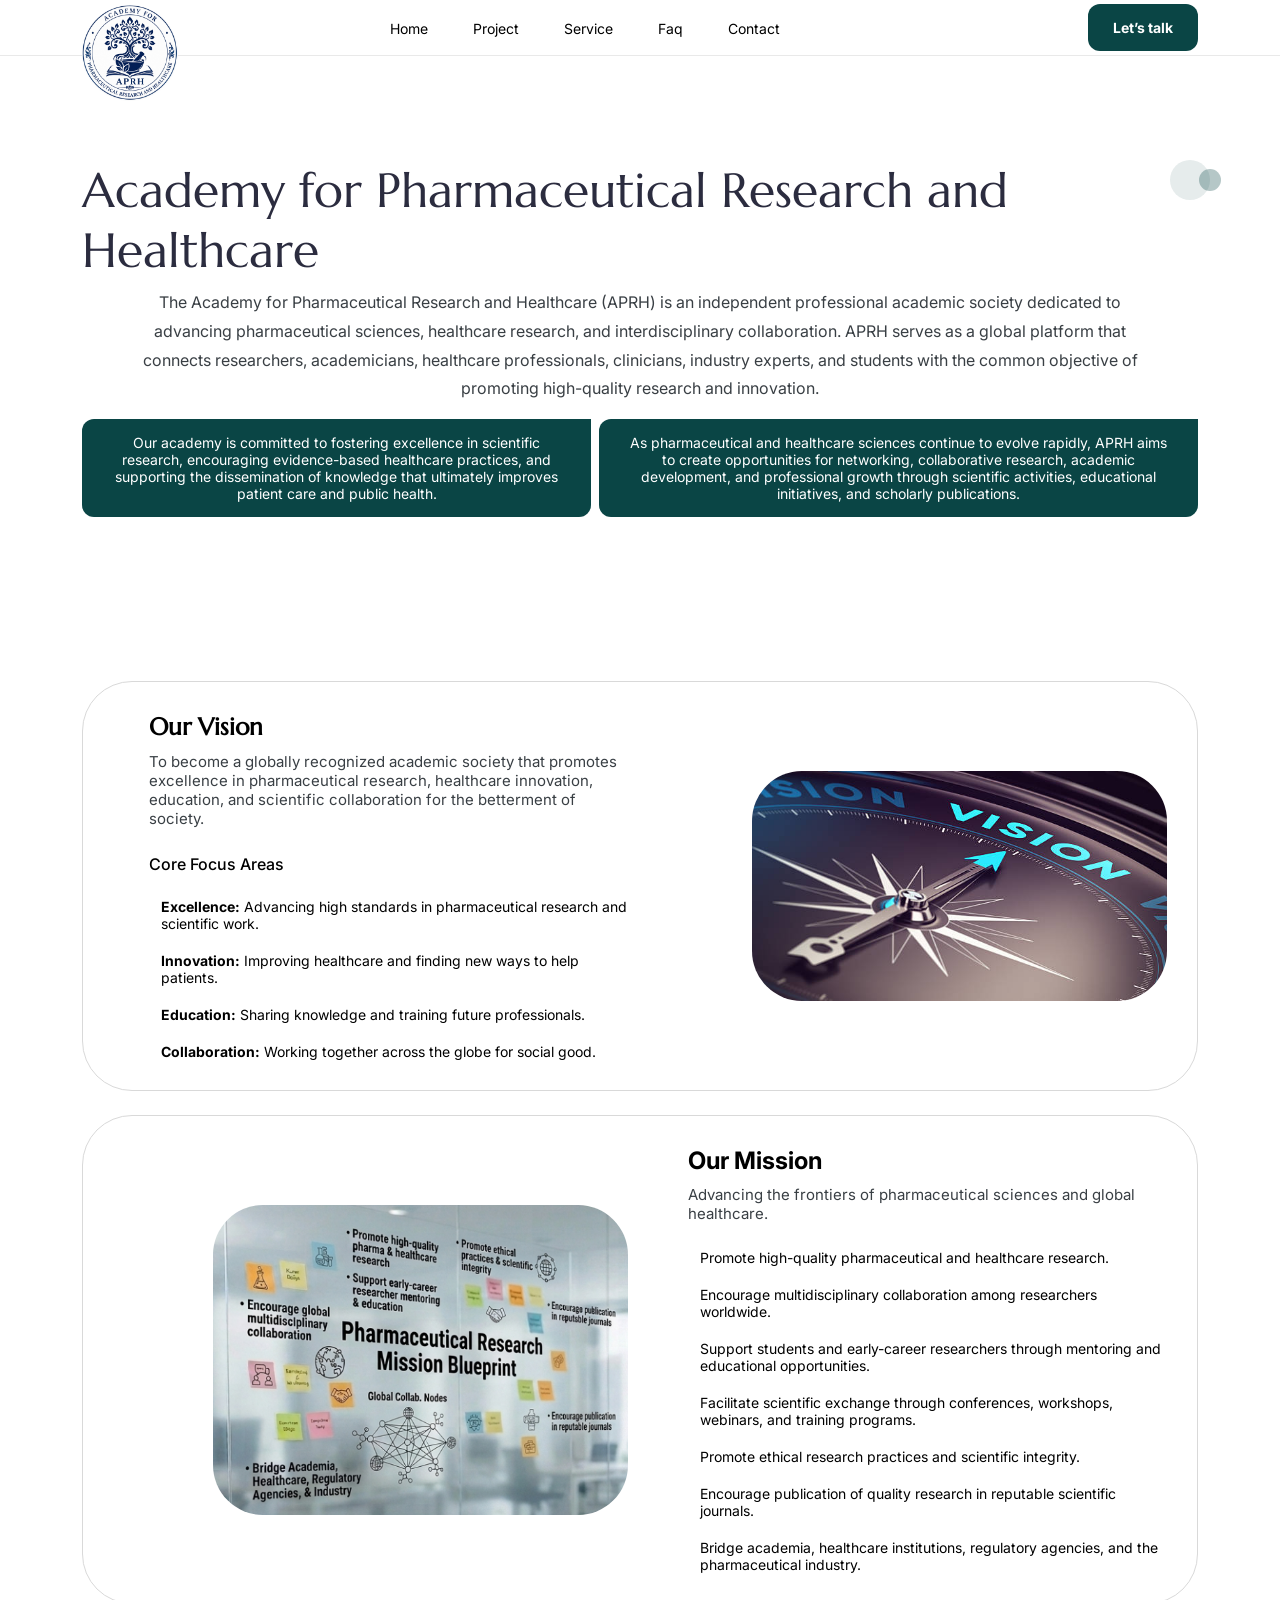
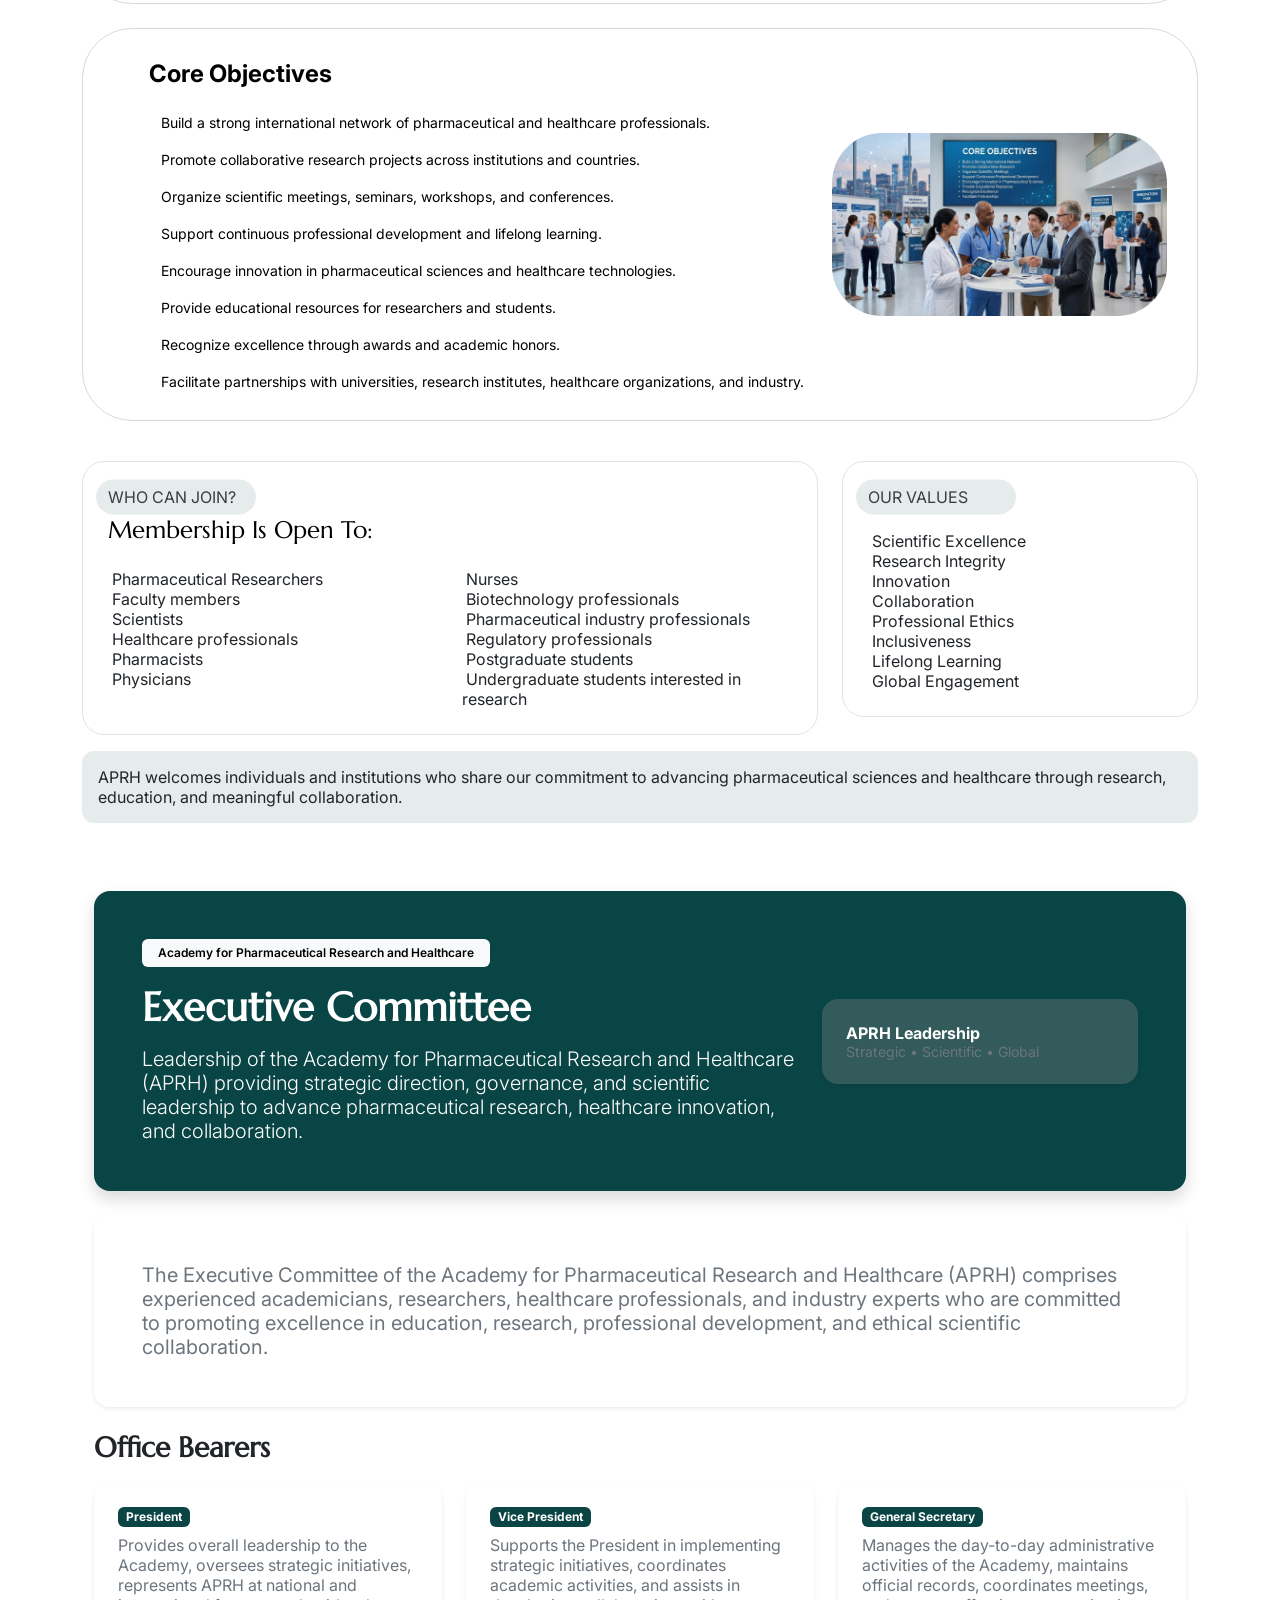
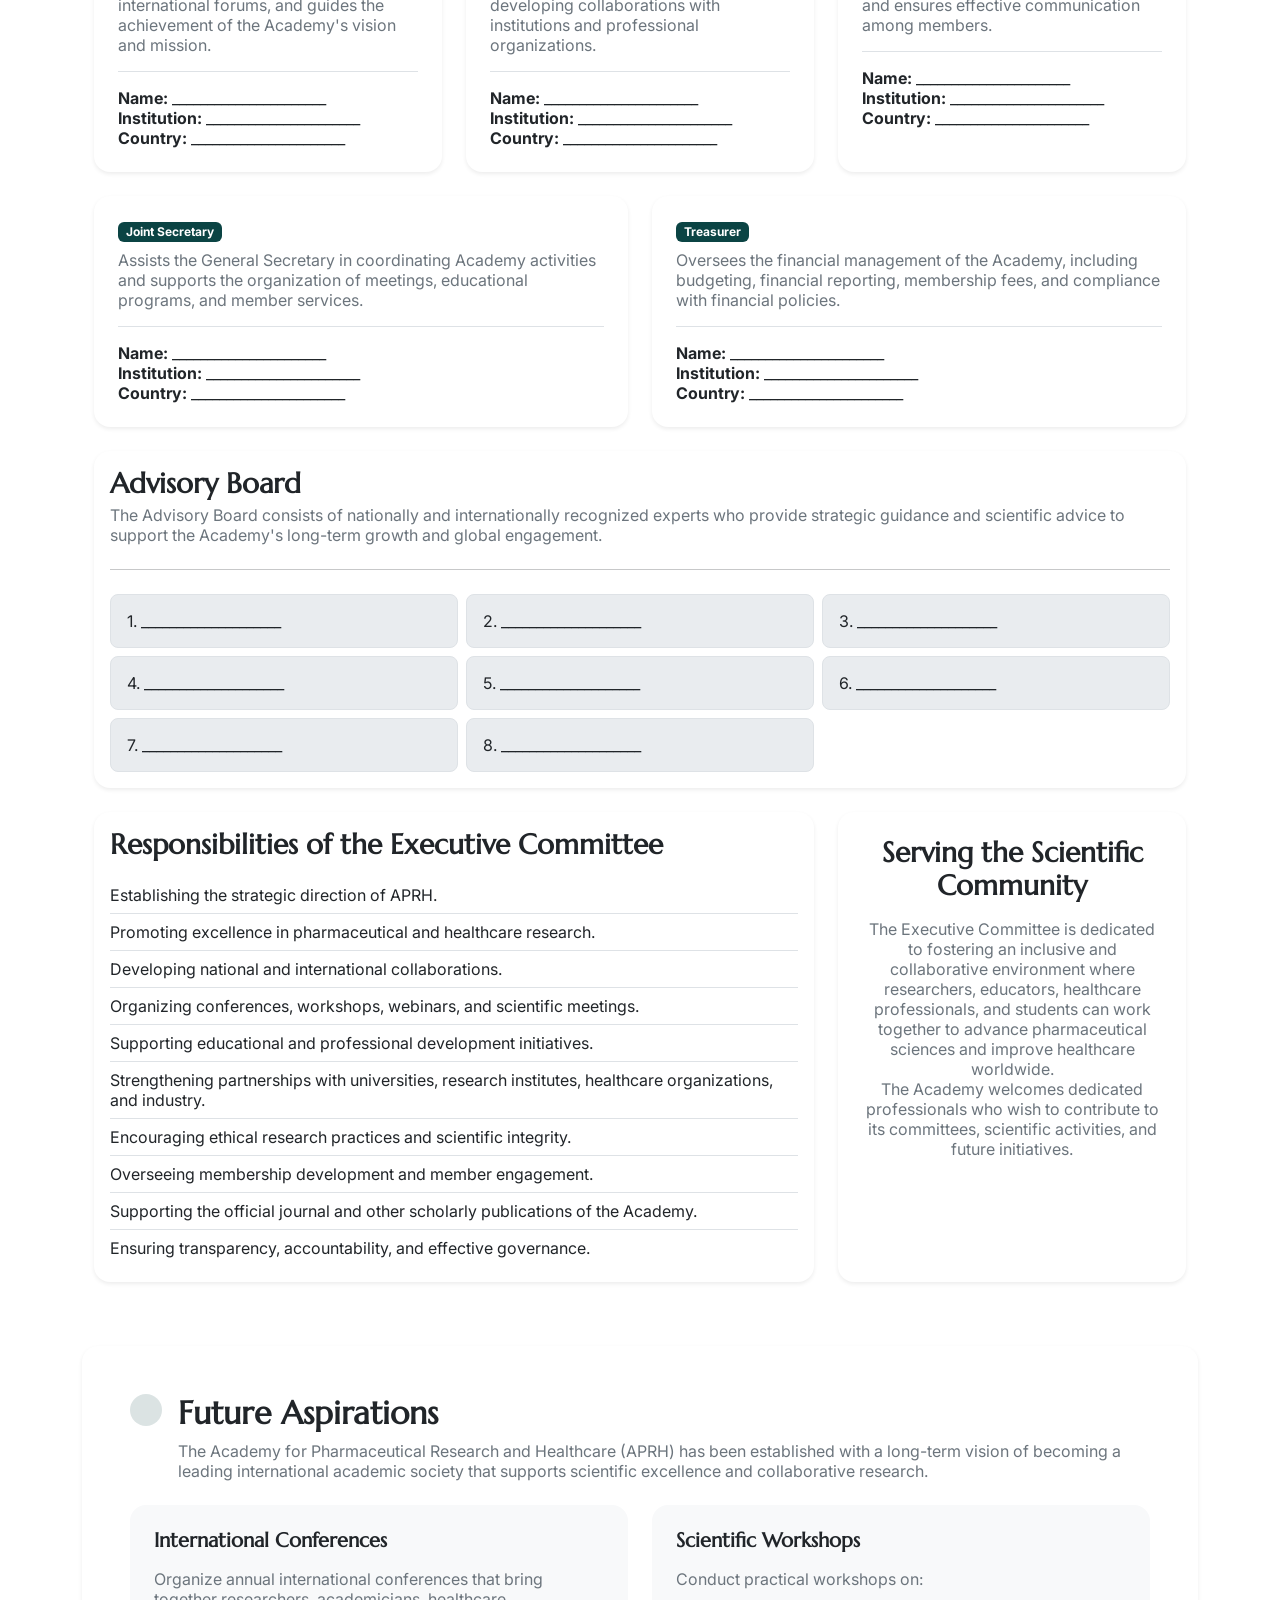
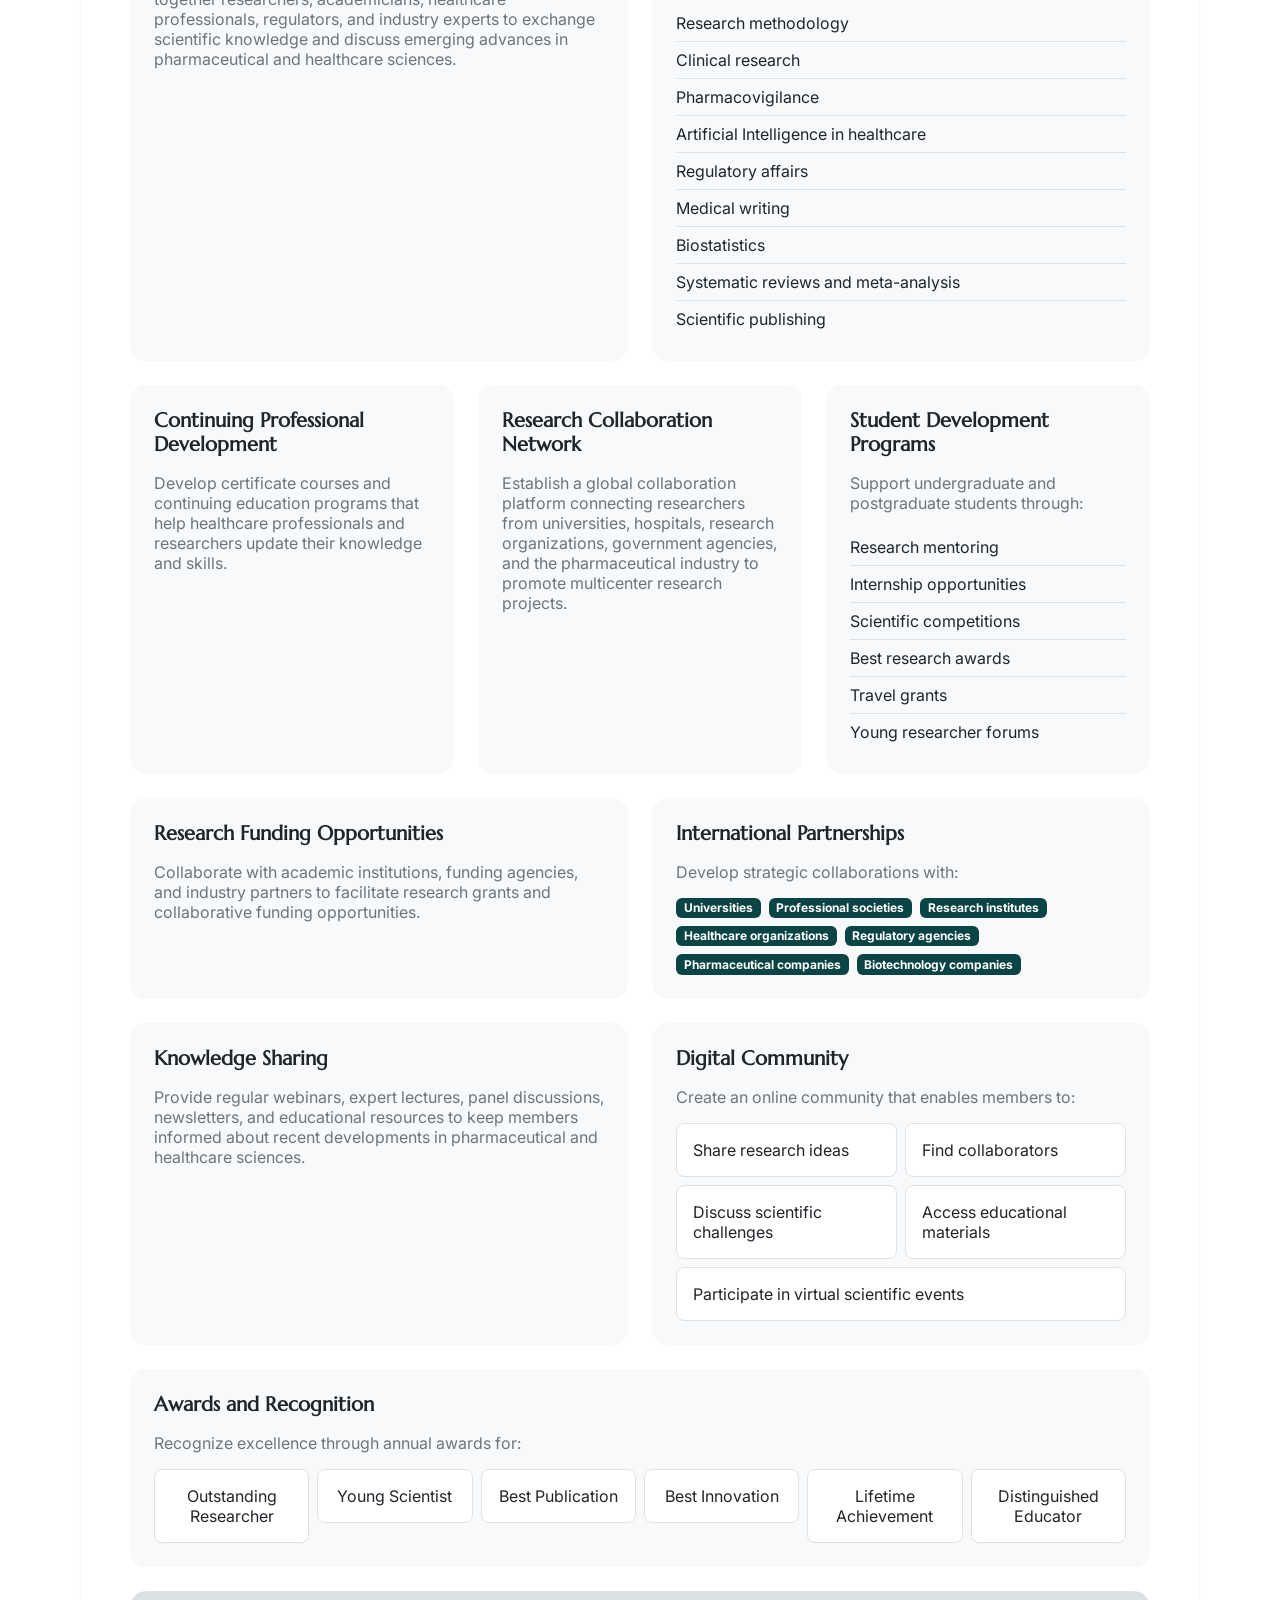
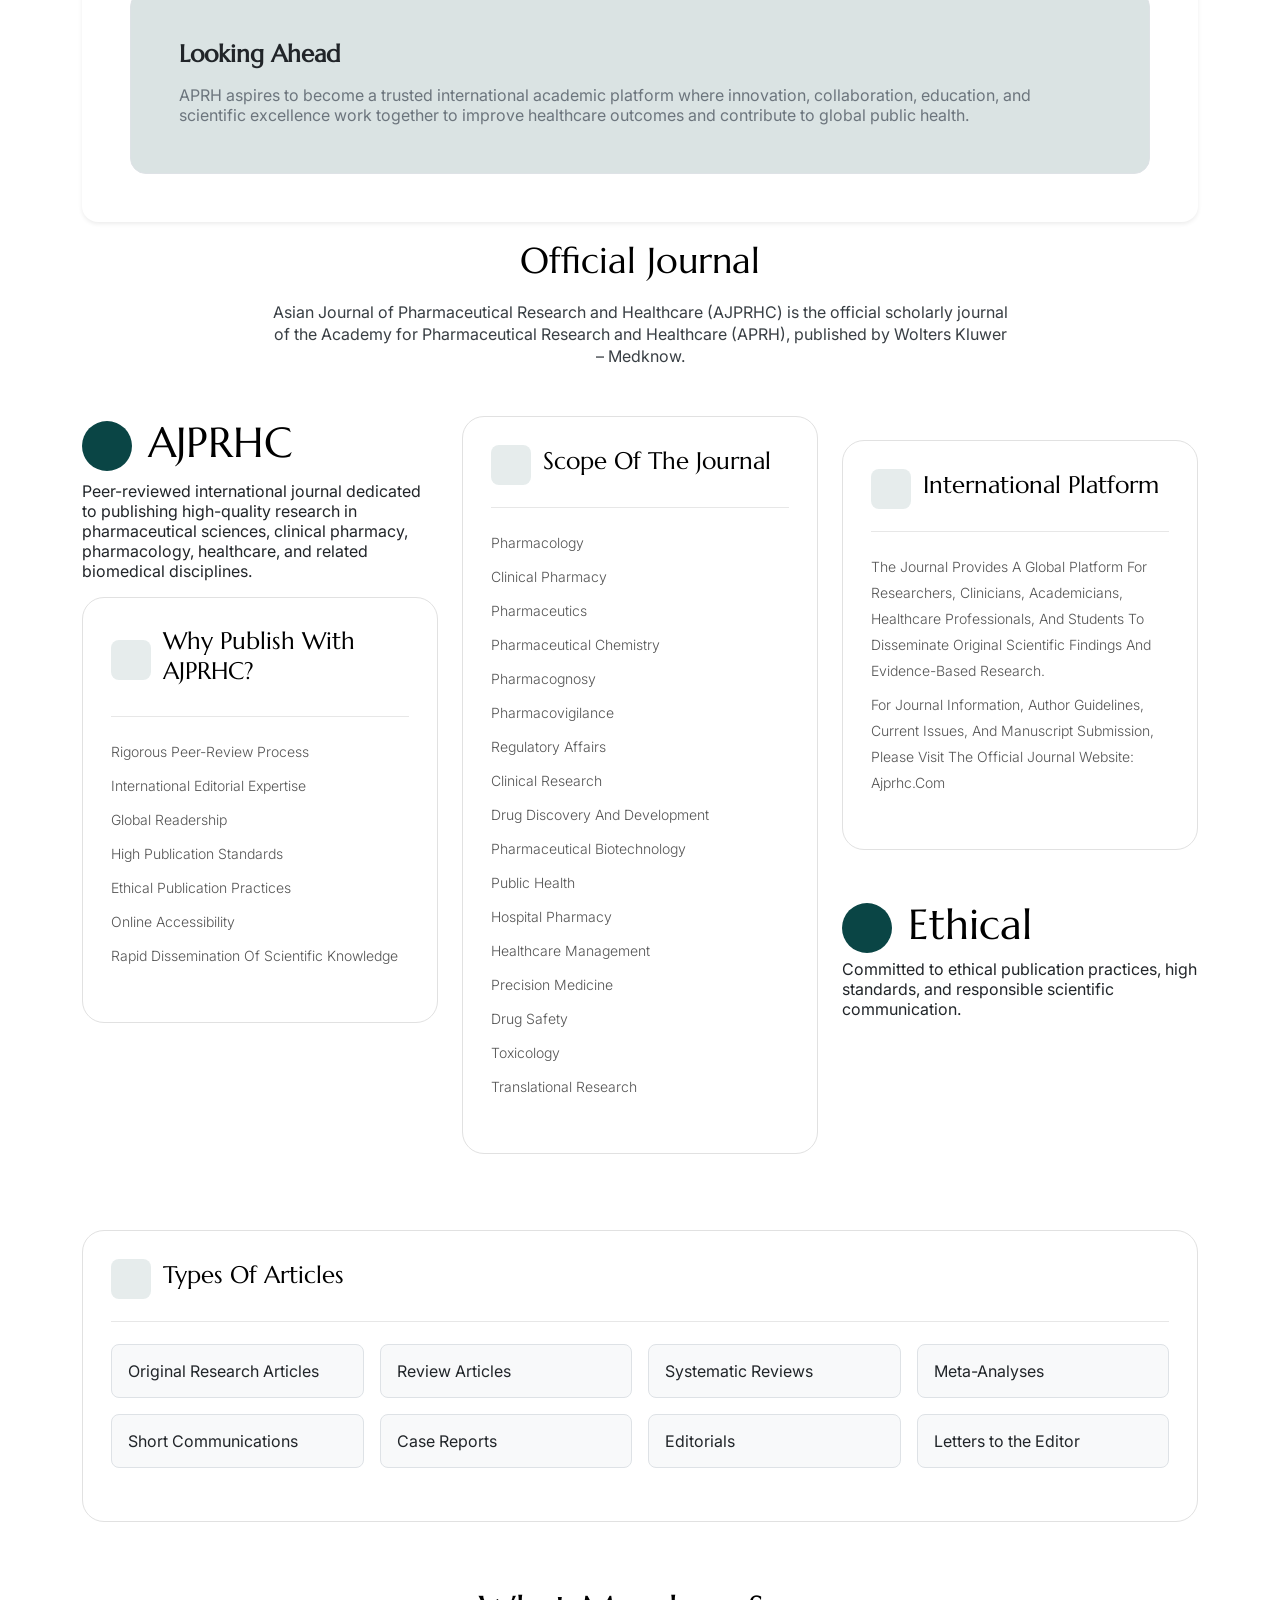
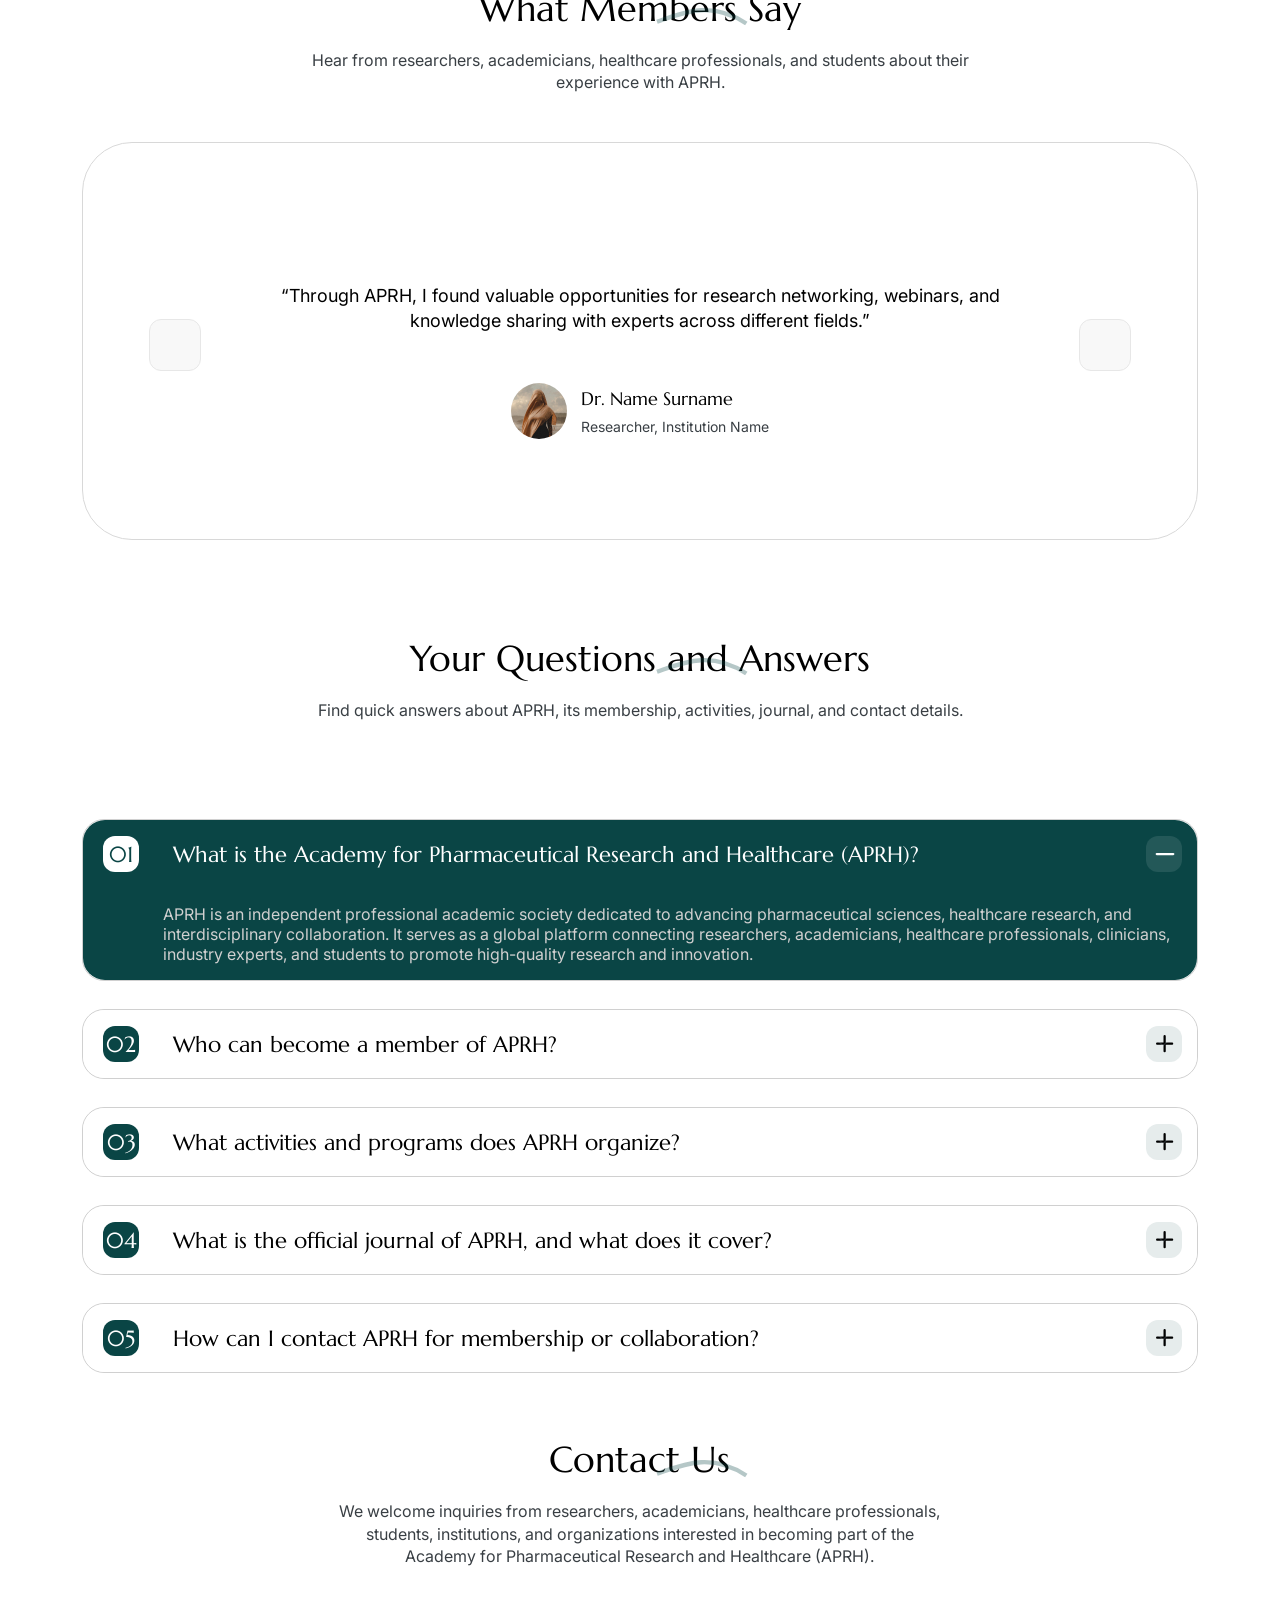
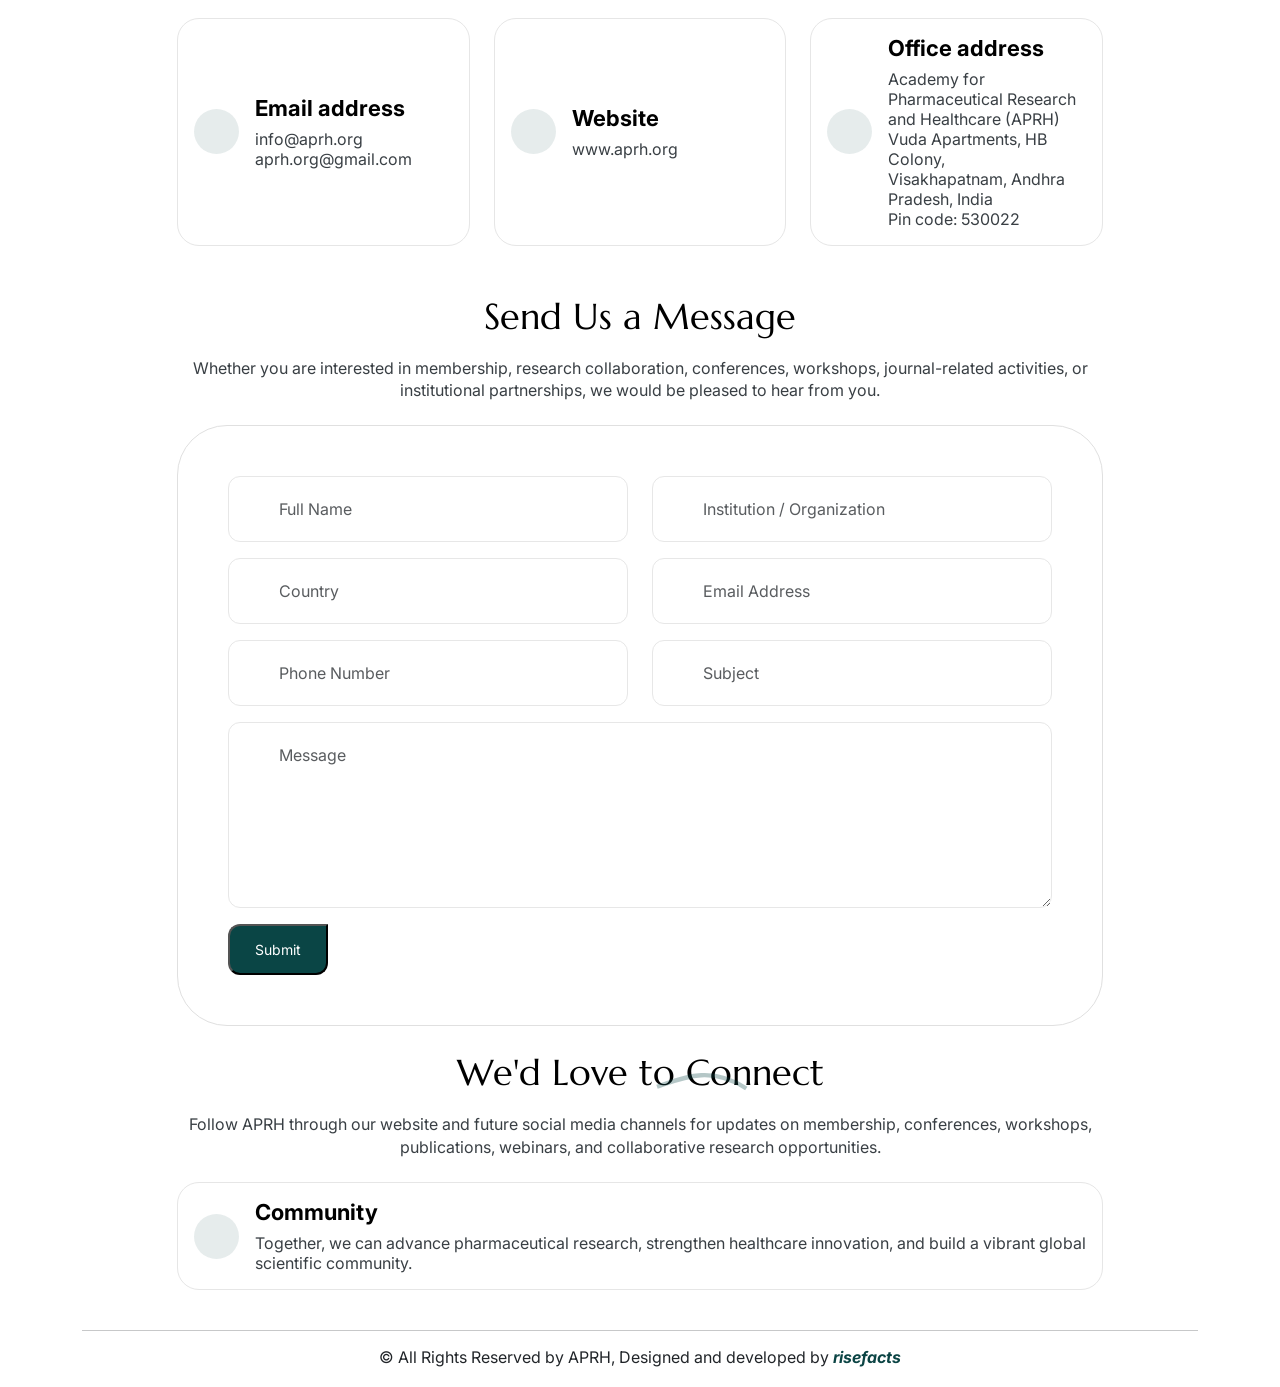
==== index.html @ a1f13350 "Initial commit" ====
<!-- template top-->
<!DOCTYPE html>
<html lang="en">
	<head>
		<meta charset="UTF-8" />
		<meta http-equiv="X-UA-Compatible" content="IE=edge" />
		<meta name="viewport" content="width=device-width, initial-scale=1.0" />
		<!-- Title -->
		<title>APRH</title>
		<!-- Favicon -->
		<link rel="shortcut icon" href="assets/images/logo/APRH.jpeg" />
		<!-- Apple touch icon -->
		<link rel="apple-touch-icon" href="assets/images/logo/fav.png" />
		<!-- swiper -->
		<link rel="stylesheet" href="assets/css/swiper-bundle.min.css" />
		<link rel="stylesheet" href="assets/css/animate.min.css" />
		<link rel="stylesheet" href="assets/css/splitting.css" />
		<link rel="stylesheet" href="assets/css/odometer.css" />
		<!-- icon  -->
		<script src="assets/js/iconify-icon.min.js"></script>
		<link rel="stylesheet" href="assets/css/bootstrap.min.css" />
		<link rel="stylesheet" href="assets/css/main.css" />
	</head>

	<body>
		<!--==================== Preloader Start ====================-->
		<div id="loading">
			<div id="loading-center">
				<div id="loading-center-absolute">
					<span class="loader"></span>
				</div>
			</div>
		</div>
		<!--==================== Preloader End ====================-->

		<!-- header -->
<header class="header" id="header">
	<div class="container">
		<div class="header-wrap">
			<!-- logo  -->
			<div class="logo">
				<a href="index.html">
					<img src="assets/images/logo/APRH.jpeg" alt="logo" />
				</a>
			</div>

			<!-- menu  -->
			<div class="menu">
				<ul>
					<li><a href="index.html#banner">Home</a></li>
					<li><a href="index.html#projects">Project</a></li>
					<li><a href="index.html#explore-service">Service</a></li>
					<li><a href="index.html#faq">Faq</a></li>
					<li><a href="index.html#contact">Contact</a></li>
				</ul>
			</div>

			<!-- action  -->
			<div class="action">
				<a href="index.html#contact" class="btn--primary fw-bold">Let’s talk</a>
				<button
					class="mobile-menu btn--outline"
					type="button"
					data-bs-toggle="offcanvas"
					data-bs-target="#mobile-canvas"
					aria-controls="mobile-canvas"
				>
					<iconify-icon icon="hugeicons:menu-square"></iconify-icon>
				</button>

				<div class="offcanvas offcanvas-start" tabindex="-1" id="mobile-canvas">
					<div class="offcanvas-header">
						<div class="logo">
							<a href="index.html">
								<img src="assets/images/logo/logo.png" alt="logo" />
							</a>
						</div>
						<button
							type="button"
							class="btn-close"
							data-bs-dismiss="offcanvas"
							aria-label="Close"
						></button>
					</div>
					<div class="offcanvas-body">
						<ul class="mobile-menu-list">
							<li><a href="index.html#banner">Home</a></li>
							<li><a href="index.html#projects">Project</a></li>
							<li><a href="index.html#explore-service">Service</a></li>
							<li><a href="index.html#faq">Faq</a></li>
							<li><a href="index.html#contact">Contact</a></li>
						</ul>
					</div>
				</div>
			</div>
		</div>
	</div>
</header>


<!-- banner -->
<section id="banner">
	<svg
		xmlns="http://www.w3.org/2000/svg"
		width="1920"
		height="1000"
		viewBox="0 200 1920 1000"
		fill="none"
		class="bg-svg"
	>
		<path
			class="animated-path"
			opacity="0.5"
			d="M0 431.886C324.511 582.962 753.423 776.786 647 390.483C540.242 2.96396 1058 361.964 1082.5 376.483C1109.5 392.483 1404.16 882.746 1425 271.983C1441.67 -216.628 1663.78 71.3971 1920 316.826"
			stroke="url(#paint0_linear_99_398)"
			stroke-width="11"
		/>
		<defs>
			<linearGradient
				id="paint0_linear_99_398"
				x1="-139.645"
				y1="268.754"
				x2="1934.52"
				y2="268.754"
				gradientUnits="userSpaceOnUse"
			>
				<stop offset="0.215" stop-color="#0A4545" />
				<stop offset="0.68" stop-color="white" stop-opacity="0" />
			</linearGradient>
		</defs>
	</svg>

	<style></style>

	<div class="container">
		<div class="row position-relative">
			<span class="circle-animate"></span>
			<div class="col-12">
				<div class="banner-content">
					<h3 class="banner-title wow animate__animated animate__fadeInUp">
						<span>Academy for Pharmaceutical Research and Healthcare</span>
					</h3>
					<p
						class="banner-subtitle mb-3 wow animate__animated animate__fadeInUp"
						data-wow-delay="0.2s"
					>
						The Academy for Pharmaceutical Research and Healthcare (APRH) is an independent professional academic society dedicated to advancing pharmaceutical sciences, healthcare research, and interdisciplinary collaboration. APRH serves as a global platform that connects researchers, academicians, healthcare professionals, clinicians, industry experts, and students with the common objective of promoting high-quality research and innovation.
					</p>
				</div>
			</div>
		</div>

		<div class="row">
			<div class="col-12 wow animate__animated animate__fadeInUp">
				<div class="d-flex justify-content-end gap-2">
					<a class="btn--primary rounded-top-end-0" style="text-align: center;"
						>Our academy is committed to fostering excellence in scientific research, encouraging evidence-based healthcare practices, and supporting the dissemination of knowledge that ultimately improves patient care and public health.</a
					>
					<a class="btn--primary rounded-top-end-0" style="text-align: center;">As pharmaceutical and healthcare sciences continue to evolve rapidly, APRH aims to create opportunities for networking, collaborative research, academic development, and professional growth through scientific activities, educational initiatives, and scholarly publications.</a>
				</div>
			</div>
		</div>
	</div>
</section>


<!-- slider-company -->
<!-- <section id="slider-company" class="wow animate__animated animate__fadeInUp">
	<div class="container">
		<div class="swiper mySwiperSliderCompany">
			<div class="swiper-wrapper">
				<div class="swiper-slide">
					<img src="assets/images/company/1.png" alt="..." />
				</div>
				<div class="swiper-slide">
					<img src="assets/images/company/2.png" alt="..." />
				</div>
				<div class="swiper-slide">
					<img src="assets/images/company/3.png" alt="..." />
				</div>
				<div class="swiper-slide">
					<img src="assets/images/company/4.png" alt="..." />
				</div>
				<div class="swiper-slide">
					<img src="assets/images/company/5.png" alt="..." />
				</div>
				<div class="swiper-slide">
					<img src="assets/images/company/3.png" alt="..." />
				</div>
			</div>
		</div>
	</div>
</section> -->

<!-- project -->
<section id="projects">
	<div class="container">
		<div
			class="project wow animate__animated animate__fadeInUp"
			data-wow-delay="0.1s"
		>
			<div class="row align-items-center gy-3">
				<div class="col-md-6">
					<div class="left">
						<div class="project-header">
							<h3 class="project-name">Our Vision</h3>
							<p class="project-desc">
								To become a globally recognized academic society that promotes excellence in pharmaceutical research, healthcare innovation, education, and scientific collaboration for the betterment of society.
							</p>
						</div>

						<div class="row">
							<div class="col-12">
								<p class="project-list-title">Core Focus Areas</p>
								<ul class="project-list">
									<li
										class="wow animate__animated animate__fadeInUp"
										data-wow-delay="0.1s"
									>
										<p class="project-list-item">
											<iconify-icon
												class="icon"
												icon="ic:twotone-check"
											></iconify-icon>
											<span><b>Excellence:</b> Advancing high standards in pharmaceutical research and scientific work.</span>
										</p>
									</li>
									<li
										class="wow animate__animated animate__fadeInUp"
										data-wow-delay="0.2s"
									>
										<p class="project-list-item">
											<iconify-icon
												class="icon"
												icon="ic:twotone-check"
											></iconify-icon>
											<span><b>Innovation:</b> Improving healthcare and finding new ways to help patients.</span>
										</p>
									</li>
									<li
										class="wow animate__animated animate__fadeInUp"
										data-wow-delay="0.3s"
									>
										<p class="project-list-item">
											<iconify-icon
												class="icon"
												icon="ic:twotone-check"
											></iconify-icon>
											<span><b>Education:</b> Sharing knowledge and training future professionals.</span>
										</p>
									</li>
									<li
										class="wow animate__animated animate__fadeInUp"
										data-wow-delay="0.4s"
									>
										<p class="project-list-item">
											<iconify-icon
												class="icon"
												icon="ic:twotone-check"
											></iconify-icon>
											<span><b>Collaboration:</b> Working together across the globe for social good. </span>
										</p>
									</li>
								</ul>
							</div>
						</div>
					</div>
				</div>
				<div class="col-md-6">
					<div class="project-image right">
						<img src="assets/images/project/1.jpg" alt="..." />
					</div>
				</div>
			</div>
		</div>
<div
	class="project wow animate__animated animate__fadeInUp"
	data-wow-delay="0.2s"
>
	<div class="row align-items-center gy-3 flex-row-reverse">
		<div class="col-md-6">
			<div class="left">
				<div class="project-header">
					<p class="project-name">Our Mission</p>
					<p class="project-desc">
						Advancing the frontiers of pharmaceutical sciences and global healthcare.
					</p>
				</div>

				<div class="row">
					<div class="col-12">
						<ul class="project-list">
							<li
								class="wow animate__animated animate__fadeInUp"
								data-wow-delay="0.1s"
							>
								<p class="project-list-item">
									<iconify-icon
										class="icon"
										icon="ic:twotone-check"
									></iconify-icon>
									<span>Promote high-quality pharmaceutical and healthcare research.</span>
								</p>
							</li>
							<li
								class="wow animate__animated animate__fadeInUp"
								data-wow-delay="0.2s"
							>
								<p class="project-list-item">
									<iconify-icon
										class="icon"
										icon="ic:twotone-check"
									></iconify-icon>
									<span>Encourage multidisciplinary collaboration among researchers worldwide.</span>
								</p>
							</li>
							<li
								class="wow animate__animated animate__fadeInUp"
								data-wow-delay="0.3s"
							>
								<p class="project-list-item">
									<iconify-icon
										class="icon"
										icon="ic:twotone-check"
									></iconify-icon>
									<span>Support students and early-career researchers through mentoring and educational opportunities.</span>
								</p>
							</li>
							<li
								class="wow animate__animated animate__fadeInUp"
								data-wow-delay="0.4s"
							>
								<p class="project-list-item">
									<iconify-icon
										class="icon"
										icon="ic:twotone-check"
									></iconify-icon>
									<span>Facilitate scientific exchange through conferences, workshops, webinars, and training programs.</span>
								</p>
							</li>
							<li
								class="wow animate__animated animate__fadeInUp"
								data-wow-delay="0.5s"
							>
								<p class="project-list-item">
									<iconify-icon
										class="icon"
										icon="ic:twotone-check"
									></iconify-icon>
									<span>Promote ethical research practices and scientific integrity.</span>
								</p>
							</li>
							<li
								class="wow animate__animated animate__fadeInUp"
								data-wow-delay="0.6s"
							>
								<p class="project-list-item">
									<iconify-icon
										class="icon"
										icon="ic:twotone-check"
									></iconify-icon>
									<span>Encourage publication of quality research in reputable scientific journals.</span>
								</p>
							</li>
							<li
								class="wow animate__animated animate__fadeInUp"
								data-wow-delay="0.7s"
							>
								<p class="project-list-item">
									<iconify-icon
										class="icon"
										icon="ic:twotone-check"
									></iconify-icon>
									<span>Bridge academia, healthcare institutions, regulatory agencies, and the pharmaceutical industry.</span>
								</p>
							</li>
						</ul>
					</div>
				</div>
			</div>
		</div>
		<div class="col-md-6">
			<div class="project-image right">
				<img src="assets/images/project/2.png" alt="Our Mission Image" />
			</div>
		</div>
	</div>
</div>

		<div
	class="project wow animate__animated animate__fadeInUp"
	data-wow-delay="0.2s"
>
	<div class="row align-items-center gy-3 flex-row-reverse">
		<div class="col-md-4">
			<div class="project-image right" style="margin-left:0;">
				<img src="assets/images/project/3.jpg" alt="Core Objectives Image" />
			</div>
		</div>
		<div class="col-md-8">
			<div class="left">
				<div class="project-header">
					<p class="project-name">Core Objectives</p>
				</div>
				<div class="row">
					<div class="col-12">
						<ul class="project-list">
							<li
								class="wow animate__animated animate__fadeInUp"
								data-wow-delay="0.1s"
							>
								<p class="project-list-item">
									<iconify-icon
										class="icon"
										icon="ic:twotone-check"
									></iconify-icon>
									<span>Build a strong international network of pharmaceutical and healthcare professionals.</span>
								</p>
							</li>
							<li
								class="wow animate__animated animate__fadeInUp"
								data-wow-delay="0.2s"
							>
								<p class="project-list-item">
									<iconify-icon
										class="icon"
										icon="ic:twotone-check"
									></iconify-icon>
									<span>Promote collaborative research projects across institutions and countries.</span>
								</p>
							</li>
							<li
								class="wow animate__animated animate__fadeInUp"
								data-wow-delay="0.3s"
							>
								<p class="project-list-item">
									<iconify-icon
										class="icon"
										icon="ic:twotone-check"
									></iconify-icon>
									<span>Organize scientific meetings, seminars, workshops, and conferences.</span>
								</p>
							</li>
							<li
								class="wow animate__animated animate__fadeInUp"
								data-wow-delay="0.4s"
							>
								<p class="project-list-item">
									<iconify-icon
										class="icon"
										icon="ic:twotone-check"
									></iconify-icon>
									<span>Support continuous professional development and lifelong learning.</span>
								</p>
							</li>
							<li
								class="wow animate__animated animate__fadeInUp"
								data-wow-delay="0.5s"
							>
								<p class="project-list-item">
									<iconify-icon
										class="icon"
										icon="ic:twotone-check"
									></iconify-icon>
									<span>Encourage innovation in pharmaceutical sciences and healthcare technologies.</span>
								</p>
							</li>
							<li
								class="wow animate__animated animate__fadeInUp"
								data-wow-delay="0.6s"
							>
								<p class="project-list-item">
									<iconify-icon
										class="icon"
										icon="ic:twotone-check"
									></iconify-icon>
									<span>Provide educational resources for researchers and students.</span>
								</p>
							</li>
							<li
								class="wow animate__animated animate__fadeInUp"
								data-wow-delay="0.7s"
							>
								<p class="project-list-item">
									<iconify-icon
										class="icon"
										icon="ic:twotone-check"
									></iconify-icon>
									<span>Recognize excellence through awards and academic honors.</span>
								</p>
							</li>
							<li
								class="wow animate__animated animate__fadeInUp"
								data-wow-delay="0.8s"
							>
								<p class="project-list-item">
									<iconify-icon
										class="icon"
										icon="ic:twotone-check"
									></iconify-icon>
									<span>Facilitate partnerships with universities, research institutes, healthcare organizations, and industry.</span>
								</p>
							</li>
						</ul>
					</div>
				</div>
			</div>
		</div>
	</div>
</div>

	</div>
</section>

<!-- explore service  -->
<section id="explore-service">
	<div class="container">
		<div class="row gy-4 mb-1">
			<div class="col-sm-12 col-lg-8 wow animate__animated animate__fadeInUp" data-wow-delay="0.2s">
				<div class="service-wrap">
					<div class="service-action mb-2">
						<a class="link">
							<span>Who Can Join?</span>
						</a>
					</div>
					<div class="service-content">
						<h3 class="title">Membership is open to:</h3>
						<div class="row">
						<div class="col-lg-6 col-sm-12">
							<p class="desc">
								<ul class="project-list">
								<li class="wow animate__animated animate__fadeInUp" data-wow-delay="0.1s" style="visibility: visible; animation-delay: 0.1s; animation-name: fadeInUp;">
									<p class="project-list-item">
										<iconify-icon class="icon" icon="ic:twotone-check"></iconify-icon>
										<span>Pharmaceutical Researchers</span>
									</p>
								</li>
								<li class="wow animate__animated animate__fadeInUp" data-wow-delay="0.2s" style="visibility: visible; animation-delay: 0.2s; animation-name: fadeInUp;">
									<p class="project-list-item">
										<iconify-icon class="icon" icon="ic:twotone-check"></iconify-icon>
										<span>Faculty members</span>
									</p>
								</li>
								<li class="wow animate__animated animate__fadeInUp" data-wow-delay="0.3s" style="visibility: visible; animation-delay: 0.3s; animation-name: fadeInUp;">
									<p class="project-list-item">
										<iconify-icon class="icon" icon="ic:twotone-check"></iconify-icon>
										<span>Scientists</span>
									</p>
								</li>
								<li class="wow animate__animated animate__fadeInUp" data-wow-delay="0.4s" style="visibility: visible; animation-delay: 0.4s; animation-name: fadeInUp;">
									<p class="project-list-item">
										<iconify-icon class="icon" icon="ic:twotone-check"></iconify-icon>
										<span>Healthcare professionals</span>
									</p>
								</li>
								<li class="wow animate__animated animate__fadeInUp" data-wow-delay="0.5s" style="visibility: visible; animation-delay: 0.5s; animation-name: fadeInUp;">
									<p class="project-list-item">
										<iconify-icon class="icon" icon="ic:twotone-check"></iconify-icon>
										<span>Pharmacists</span>
									</p>
								</li>
								<li class="wow animate__animated animate__fadeInUp" data-wow-delay="0.6s" style="visibility: visible; animation-delay: 0.6s; animation-name: fadeInUp;">
									<p class="project-list-item">
										<iconify-icon class="icon" icon="ic:twotone-check"></iconify-icon>
										<span>Physicians</span>
									</p>
								</li>
								</ul>
							</p>
						</div>
						<div class="col-lg-6 col-sm-12">
							<p class="desc">
								<ul class="project-list">
								<li class="wow animate__animated animate__fadeInUp" data-wow-delay="0.7s" style="visibility: visible; animation-delay: 0.7s; animation-name: fadeInUp;">
									<p class="project-list-item">
										<iconify-icon class="icon" icon="ic:twotone-check"></iconify-icon>
										<span>Nurses</span>
									</p>
								</li>
								<li class="wow animate__animated animate__fadeInUp" data-wow-delay="0.8s" style="visibility: visible; animation-delay: 0.8s; animation-name: fadeInUp;">
									<p class="project-list-item">
										<iconify-icon class="icon" icon="ic:twotone-check"></iconify-icon>
										<span>Biotechnology professionals</span>
									</p>
								</li>
								<li class="wow animate__animated animate__fadeInUp" data-wow-delay="0.9s" style="visibility: visible; animation-delay: 0.9s; animation-name: fadeInUp;">
									<p class="project-list-item">
										<iconify-icon class="icon" icon="ic:twotone-check"></iconify-icon>
										<span>Pharmaceutical industry professionals</span>
									</p>
								</li>
								<li class="wow animate__animated animate__fadeInUp" data-wow-delay="1.0s" style="visibility: visible; animation-delay: 1.0s; animation-name: fadeInUp;">
									<p class="project-list-item">
										<iconify-icon class="icon" icon="ic:twotone-check"></iconify-icon>
										<span>Regulatory professionals</span>
									</p>
								</li>
								<li class="wow animate__animated animate__fadeInUp" data-wow-delay="1.1s" style="visibility: visible; animation-delay: 1.1s; animation-name: fadeInUp;">
									<p class="project-list-item">
										<iconify-icon class="icon" icon="ic:twotone-check"></iconify-icon>
										<span>Postgraduate students</span>
									</p>
								</li>
								<li class="wow animate__animated animate__fadeInUp" data-wow-delay="1.2s" style="visibility: visible; animation-delay: 1.2s; animation-name: fadeInUp;">
									<p class="project-list-item">
										<iconify-icon class="icon" icon="ic:twotone-check"></iconify-icon>
										<span>Undergraduate students interested in research</span>
									</p>
								</li>
								</ul>
							</p>
						</div>
						</div>
					</div>
				</div>
			</div>
			<div class="col-sm-12 col-lg-4 wow animate__animated animate__fadeInUp" data-wow-delay="0.2s">
				<div class="service-wrap">
					<div class="service-action mb-4">
						<a class="link">
							<span>Our values</span>
						</a>
					</div>
					<div class="service-content">
						<p class="desc">
							<ul class="project-list">
							<li class="wow animate__animated animate__fadeInUp" data-wow-delay="0.1s" style="visibility: visible; animation-delay: 0.1s; animation-name: fadeInUp;">
								<p class="project-list-item">
									<iconify-icon class="icon" icon="ic:twotone-check"></iconify-icon>
									<span>Scientific Excellence</span>
								</p>
							</li>
							<li class="wow animate__animated animate__fadeInUp" data-wow-delay="0.2s" style="visibility: visible; animation-delay: 0.2s; animation-name: fadeInUp;">
								<p class="project-list-item">
									<iconify-icon class="icon" icon="ic:twotone-check"></iconify-icon>
									<span>Research Integrity</span>
								</p>
							</li>
							<li class="wow animate__animated animate__fadeInUp" data-wow-delay="0.3s" style="visibility: visible; animation-delay: 0.3s; animation-name: fadeInUp;">
								<p class="project-list-item">
									<iconify-icon class="icon" icon="ic:twotone-check"></iconify-icon>
									<span>Innovation</span>
								</p>
							</li>
							<li class="wow animate__animated animate__fadeInUp" data-wow-delay="0.4s" style="visibility: visible; animation-delay: 0.4s; animation-name: fadeInUp;">
								<p class="project-list-item">
									<iconify-icon class="icon" icon="ic:twotone-check"></iconify-icon>
									<span>Collaboration</span>
								</p>
							</li>
							<li class="wow animate__animated animate__fadeInUp" data-wow-delay="0.5s" style="visibility: visible; animation-delay: 0.5s; animation-name: fadeInUp;">
								<p class="project-list-item">
									<iconify-icon class="icon" icon="ic:twotone-check"></iconify-icon>
									<span>Professional Ethics</span>
								</p>
							</li>
							<li class="wow animate__animated animate__fadeInUp" data-wow-delay="0.6s" style="visibility: visible; animation-delay: 0.6s; animation-name: fadeInUp;">
								<p class="project-list-item">
									<iconify-icon class="icon" icon="ic:twotone-check"></iconify-icon>
									<span>Inclusiveness</span>
								</p>
							</li>
							<li class="wow animate__animated animate__fadeInUp" data-wow-delay="0.7s" style="visibility: visible; animation-delay: 0.7s; animation-name: fadeInUp;">
								<p class="project-list-item">
									<iconify-icon class="icon" icon="ic:twotone-check"></iconify-icon>
									<span>Lifelong Learning</span>
								</p>
							</li>
							<li class="wow animate__animated animate__fadeInUp" data-wow-delay="0.8s" style="visibility: visible; animation-delay: 0.8s; animation-name: fadeInUp;">
								<p class="project-list-item">
									<iconify-icon class="icon" icon="ic:twotone-check"></iconify-icon>
									<span>Global Engagement</span>
								</p>
							</li>
						</ul>
						</p>
					</div>
				</div>
			</div>
		</div>
		<div class="row wow animate__animated animate__fadeInUp mt-3"
			data-wow-delay="2s">
			<div class="col-12">
				<p class="contact-alert">
					APRH welcomes individuals and institutions who share our commitment to advancing pharmaceutical sciences and healthcare through research, education, and meaningful collaboration.
				</p>
			</div>
		</div>
	</div>
</section>

<section class="container my-3 wow animate__animated animate__fadeInUp" data-wow-delay="0.1s">
	<div class="container py-5">
    <div class="bg-primary text-white rounded-4 shadow p-4 p-md-5 mb-4">
      <div class="row align-items-center g-4">
        <div class="col-lg-8">
          <span class="badge text-bg-light fw-semibold mb-3 px-3 py-2">
            Academy for Pharmaceutical Research and Healthcare
          </span>
          <h1 class="display-6 fw-bold mb-3">Executive Committee</h1>
          <p class="lead mb-0">
            Leadership of the Academy for Pharmaceutical Research and Healthcare (APRH) providing strategic direction, governance, and scientific leadership to advance pharmaceutical research, healthcare innovation, and collaboration.
          </p>
        </div>
        <div class="col-lg-4">
          <div class="text-white rounded-4 shadow-sm p-4" style="background-color: rgb(127 131 131 / 35%);">
            <div class="d-flex align-items-center gap-3">
              <div>
                <div class="fw-bold">APRH Leadership</div>
                <div class="text-secondary small">Strategic • Scientific • Global</div>
              </div>
            </div>
          </div>
        </div>
      </div>
    </div>

    <!-- Intro -->
    <div class="card border-0 shadow-sm rounded-4 mb-4">
      <div class="card-body p-4 p-md-5">
        <p class="mb-0 text-secondary fs-5">
          The Executive Committee of the Academy for Pharmaceutical Research and Healthcare (APRH) comprises experienced academicians, researchers, healthcare professionals, and industry experts who are committed to promoting excellence in education, research, professional development, and ethical scientific collaboration.
        </p>
      </div>
    </div>

    <!-- Office Bearers -->
    <div class="mb-4 wow animate__animated animate__fadeInUp" data-wow-delay="0.1s">
      <h2 class="h3 fw-bold mb-3">Office Bearers</h2>
      <div class="row g-4">
        <div class="col-md-6 col-xl-4">
          <div class="card h-100 border-0 shadow-sm rounded-4">
            <div class="card-body p-4">
              <div class="d-flex gap-3">
                <div>
                  <span class="badge text-bg-primary mb-2">President</span>
                  <p class="text-secondary mb-3">
                    Provides overall leadership to the Academy, oversees strategic initiatives, represents APRH at national and international forums, and guides the achievement of the Academy's vision and mission.
                  </p>
                  <div class="border-top pt-3">
                    <div><strong>Name:</strong> ______________________</div>
                    <div><strong>Institution:</strong> ______________________</div>
                    <div><strong>Country:</strong> ______________________</div>
                  </div>
                </div>
              </div>
            </div>
          </div>
        </div>

        <div class="col-md-6 col-xl-4">
          <div class="card h-100 border-0 shadow-sm rounded-4">
            <div class="card-body p-4">
              <div class="d-flex gap-3">
                <div>
                  <span class="badge text-bg-primary mb-2">Vice President</span>
                  <p class="text-secondary mb-3">
                    Supports the President in implementing strategic initiatives, coordinates academic activities, and assists in developing collaborations with institutions and professional organizations.
                  </p>
                  <div class="border-top pt-3">
                    <div><strong>Name:</strong> ______________________</div>
                    <div><strong>Institution:</strong> ______________________</div>
                    <div><strong>Country:</strong> ______________________</div>
                  </div>
                </div>
              </div>
            </div>
          </div>
        </div>

        <div class="col-md-6 col-xl-4">
          <div class="card h-100 border-0 shadow-sm rounded-4">
            <div class="card-body p-4">
              <div class="d-flex gap-3">
                <div>
                  <span class="badge text-bg-primary mb-2">General Secretary</span>
                  <p class="text-secondary mb-3">
                    Manages the day-to-day administrative activities of the Academy, maintains official records, coordinates meetings, and ensures effective communication among members.
                  </p>
                  <div class="border-top pt-3">
                    <div><strong>Name:</strong> ______________________</div>
                    <div><strong>Institution:</strong> ______________________</div>
                    <div><strong>Country:</strong> ______________________</div>
                  </div>
                </div>
              </div>
            </div>
          </div>
        </div>

        <div class="col-md-6 col-xl-6">
          <div class="card h-100 border-0 shadow-sm rounded-4">
            <div class="card-body p-4">
              <div class="d-flex gap-3">
                <div>
                  <span class="badge text-bg-primary mb-2">Joint Secretary</span>
                  <p class="text-secondary mb-3">
                    Assists the General Secretary in coordinating Academy activities and supports the organization of meetings, educational programs, and member services.
                  </p>
                  <div class="border-top pt-3">
                    <div><strong>Name:</strong> ______________________</div>
                    <div><strong>Institution:</strong> ______________________</div>
                    <div><strong>Country:</strong> ______________________</div>
                  </div>
                </div>
              </div>
            </div>
          </div>
        </div>

        <div class="col-md-6 col-xl-6">
          <div class="card h-100 border-0 shadow-sm rounded-4">
            <div class="card-body p-4">
              <div class="d-flex gap-3">
                <div>
                  <span class="badge text-bg-primary mb-2">Treasurer</span>
                  <p class="text-secondary mb-3">
                    Oversees the financial management of the Academy, including budgeting, financial reporting, membership fees, and compliance with financial policies.
                  </p>
                  <div class="border-top pt-3">
                    <div><strong>Name:</strong> ______________________</div>
                    <div><strong>Institution:</strong> ______________________</div>
                    <div><strong>Country:</strong> ______________________</div>
                  </div>
                </div>
              </div>
            </div>
          </div>
        </div>
      </div>
    </div>

    <!-- Advisory Board -->
    <div class="card border-0 shadow-sm rounded-4 mb-4 wow animate__animated animate__fadeInUp" data-wow-delay="1s">
      <div class="card-body p-4 p-md-3">
        <div class="d-flex align-items-start gap-3 mb-3">
          <div>
            <h2 class="h3 fw-bold mb-1">Advisory Board</h2>
            <p class="text-secondary mb-0">
              The Advisory Board consists of nationally and internationally recognized experts who provide strategic guidance and scientific advice to support the Academy's long-term growth and global engagement.
            </p>
          </div>
        </div>

        <hr class="my-4">

        <div class="row g-2">
          <div class="col-md-6 col-lg-4"><div class="border rounded-3 p-3 bg-body-secondary">1. ____________________</div></div>
          <div class="col-md-6 col-lg-4"><div class="border rounded-3 p-3 bg-body-secondary">2. ____________________</div></div>
          <div class="col-md-6 col-lg-4"><div class="border rounded-3 p-3 bg-body-secondary">3. ____________________</div></div>
          <div class="col-md-6 col-lg-4"><div class="border rounded-3 p-3 bg-body-secondary">4. ____________________</div></div>
          <div class="col-md-6 col-lg-4"><div class="border rounded-3 p-3 bg-body-secondary">5. ____________________</div></div>
          <div class="col-md-6 col-lg-4"><div class="border rounded-3 p-3 bg-body-secondary">6. ____________________</div></div>
          <div class="col-md-6 col-lg-4"><div class="border rounded-3 p-3 bg-body-secondary">7. ____________________</div></div>
          <div class="col-md-6 col-lg-4"><div class="border rounded-3 p-3 bg-body-secondary">8. ____________________</div></div>
        </div>
      </div>
    </div>

    <div class="row g-4">
      <div class="col-lg-8">
        <div class="card border-0 shadow-sm rounded-4 h-100">
          <div class="card-body p-4 p-md-3">
            <h2 class="h3 fw-bold mb-3">Responsibilities of the Executive Committee</h2>
            <ul class="list-group list-group-flush">
              <li class="list-group-item px-0">Establishing the strategic direction of APRH.</li>
              <li class="list-group-item px-0">Promoting excellence in pharmaceutical and healthcare research.</li>
              <li class="list-group-item px-0">Developing national and international collaborations.</li>
              <li class="list-group-item px-0">Organizing conferences, workshops, webinars, and scientific meetings.</li>
              <li class="list-group-item px-0">Supporting educational and professional development initiatives.</li>
              <li class="list-group-item px-0">Strengthening partnerships with universities, research institutes, healthcare organizations, and industry.</li>
              <li class="list-group-item px-0">Encouraging ethical research practices and scientific integrity.</li>
              <li class="list-group-item px-0">Overseeing membership development and member engagement.</li>
              <li class="list-group-item px-0">Supporting the official journal and other scholarly publications of the Academy.</li>
              <li class="list-group-item px-0">Ensuring transparency, accountability, and effective governance.</li>
            </ul>
          </div>
        </div>
      </div>

      <!-- Community -->
      <div class="col-lg-4">
        <div class="card border-0 shadow-sm rounded-4 h-100 text-center">
          <div class="card-body p-4 p-md-4">
            <h2 class="h3 fw-bold mb-3">Serving the Scientific Community</h2>
            <p class="text-secondary">
              The Executive Committee is dedicated to fostering an inclusive and collaborative environment where researchers, educators, healthcare professionals, and students can work together to advance pharmaceutical sciences and improve healthcare worldwide.
            </p>
            <p class="text-secondary mb-4">
              The Academy welcomes dedicated professionals who wish to contribute to its committees, scientific activities, and future initiatives.
            </p>
          </div>
        </div>
      </div>
    </div>
  </div>
</section>

<section>
<div class="container my-3 wow animate__animated animate__fadeInLeft" data-wow-delay="0.8s">
  <div class="card border-0 shadow-sm rounded-4">
    <div class="card-body p-4 p-md-5">

      <div class="d-flex align-items-start gap-3 mb-4">
        <div class="d-inline-flex align-items-center justify-content-center rounded-circle bg-primary-subtle text-primary p-3 flex-shrink-0">
          <i class="bi bi-rocket-takeoff fs-4"></i>
        </div>
        <div>
          <h2 class="h2 fw-bold mb-2">Future Aspirations</h2>
          <p class="text-secondary mb-0">
            The Academy for Pharmaceutical Research and Healthcare (APRH) has been established with a long-term vision of becoming a leading international academic society that supports scientific excellence and collaborative research.
          </p>
        </div>
      </div>

      <div class="row g-4">
        <div class="col-lg-6">
          <div class="card h-100 border-0 bg-light rounded-4">
            <div class="card-body p-4">
              <h3 class="h5 fw-bold mb-3">International Conferences</h3>
              <p class="text-secondary mb-0">
                Organize annual international conferences that bring together researchers, academicians, healthcare professionals, regulators, and industry experts to exchange scientific knowledge and discuss emerging advances in pharmaceutical and healthcare sciences.
              </p>
            </div>
          </div>
        </div>

        <div class="col-lg-6">
          <div class="card h-100 border-0 bg-light rounded-4">
            <div class="card-body p-4">
              <h3 class="h5 fw-bold mb-3">Scientific Workshops</h3>
              <p class="text-secondary mb-3">Conduct practical workshops on:</p>
              <ul class="list-group list-group-flush">
                <li class="list-group-item bg-transparent px-0">Research methodology</li>
                <li class="list-group-item bg-transparent px-0">Clinical research</li>
                <li class="list-group-item bg-transparent px-0">Pharmacovigilance</li>
                <li class="list-group-item bg-transparent px-0">Artificial Intelligence in healthcare</li>
                <li class="list-group-item bg-transparent px-0">Regulatory affairs</li>
                <li class="list-group-item bg-transparent px-0">Medical writing</li>
                <li class="list-group-item bg-transparent px-0">Biostatistics</li>
                <li class="list-group-item bg-transparent px-0">Systematic reviews and meta-analysis</li>
                <li class="list-group-item bg-transparent px-0">Scientific publishing</li>
              </ul>
            </div>
          </div>
        </div>

        <div class="col-lg-4">
          <div class="card h-100 border-0 bg-light rounded-4">
            <div class="card-body p-4">
              <h3 class="h5 fw-bold mb-3">Continuing Professional Development</h3>
              <p class="text-secondary mb-0">
                Develop certificate courses and continuing education programs that help healthcare professionals and researchers update their knowledge and skills.
              </p>
            </div>
          </div>
        </div>

        <div class="col-lg-4">
          <div class="card h-100 border-0 bg-light rounded-4">
            <div class="card-body p-4">
              <h3 class="h5 fw-bold mb-3">Research Collaboration Network</h3>
              <p class="text-secondary mb-0">
                Establish a global collaboration platform connecting researchers from universities, hospitals, research organizations, government agencies, and the pharmaceutical industry to promote multicenter research projects.
              </p>
            </div>
          </div>
        </div>

        <div class="col-lg-4">
          <div class="card h-100 border-0 bg-light rounded-4">
            <div class="card-body p-4">
              <h3 class="h5 fw-bold mb-3">Student Development Programs</h3>
              <p class="text-secondary mb-3">
                Support undergraduate and postgraduate students through:
              </p>
              <ul class="list-group list-group-flush">
                <li class="list-group-item bg-transparent px-0">Research mentoring</li>
                <li class="list-group-item bg-transparent px-0">Internship opportunities</li>
                <li class="list-group-item bg-transparent px-0">Scientific competitions</li>
                <li class="list-group-item bg-transparent px-0">Best research awards</li>
                <li class="list-group-item bg-transparent px-0">Travel grants</li>
                <li class="list-group-item bg-transparent px-0">Young researcher forums</li>
              </ul>
            </div>
          </div>
        </div>

        <div class="col-lg-6">
          <div class="card h-100 border-0 bg-light rounded-4">
            <div class="card-body p-4">
              <h3 class="h5 fw-bold mb-3">Research Funding Opportunities</h3>
              <p class="text-secondary mb-0">
                Collaborate with academic institutions, funding agencies, and industry partners to facilitate research grants and collaborative funding opportunities.
              </p>
            </div>
          </div>
        </div>

        <div class="col-lg-6">
          <div class="card h-100 border-0 bg-light rounded-4">
            <div class="card-body p-4">
              <h3 class="h5 fw-bold mb-3">International Partnerships</h3>
              <p class="text-secondary mb-3">Develop strategic collaborations with:</p>
              <div class="d-flex flex-wrap gap-2">
                <span class="badge text-bg-primary">Universities</span>
                <span class="badge text-bg-primary">Professional societies</span>
                <span class="badge text-bg-primary">Research institutes</span>
                <span class="badge text-bg-primary">Healthcare organizations</span>
                <span class="badge text-bg-primary">Regulatory agencies</span>
                <span class="badge text-bg-primary">Pharmaceutical companies</span>
                <span class="badge text-bg-primary">Biotechnology companies</span>
              </div>
            </div>
          </div>
        </div>

        <div class="col-lg-6">
          <div class="card h-100 border-0 bg-light rounded-4">
            <div class="card-body p-4">
              <h3 class="h5 fw-bold mb-3">Knowledge Sharing</h3>
              <p class="text-secondary mb-0">
                Provide regular webinars, expert lectures, panel discussions, newsletters, and educational resources to keep members informed about recent developments in pharmaceutical and healthcare sciences.
              </p>
            </div>
          </div>
        </div>
        <div class="col-lg-6">
          <div class="card h-100 border-0 bg-light rounded-4">
            <div class="card-body p-4">
              <h3 class="h5 fw-bold mb-3">Digital Community</h3>
              <p class="text-secondary mb-3">
                Create an online community that enables members to:
              </p>
              <div class="row g-2">
                <div class="col-md-6"><div class="border rounded-3 p-3 bg-white">Share research ideas</div></div>
                <div class="col-md-6"><div class="border rounded-3 p-3 bg-white">Find collaborators</div></div>
                <div class="col-md-6"><div class="border rounded-3 p-3 bg-white">Discuss scientific challenges</div></div>
                <div class="col-md-6"><div class="border rounded-3 p-3 bg-white">Access educational materials</div></div>
                <div class="col-12"><div class="border rounded-3 p-3 bg-white">Participate in virtual scientific events</div></div>
              </div>
            </div>
          </div>
        </div>
        <div class="col-12">
          <div class="card border-0 bg-light rounded-4">
            <div class="card-body p-4">
              <h3 class="h5 fw-bold mb-3">Awards and Recognition</h3>
              <p class="text-secondary mb-3">Recognize excellence through annual awards for:</p>
              <div class="row g-2">
                <div class="col-md-4 col-lg-2"><div class="border rounded-3 p-3 bg-white text-center">Outstanding Researcher</div></div>
                <div class="col-md-4 col-lg-2"><div class="border rounded-3 p-3 bg-white text-center">Young Scientist</div></div>
                <div class="col-md-4 col-lg-2"><div class="border rounded-3 p-3 bg-white text-center">Best Publication</div></div>
                <div class="col-md-4 col-lg-2"><div class="border rounded-3 p-3 bg-white text-center">Best Innovation</div></div>
                <div class="col-md-4 col-lg-2"><div class="border rounded-3 p-3 bg-white text-center">Lifetime Achievement</div></div>
                <div class="col-md-4 col-lg-2"><div class="border rounded-3 p-3 bg-white text-center">Distinguished Educator</div></div>
              </div>
            </div>
          </div>
        </div>
      </div>
      <div class="mt-4 p-4 p-md-5 bg-primary-subtle border rounded-4 wow animate__animated animate__fadeInRight" data-wow-delay="1s">
        <h3 class="h4 fw-bold mb-3">Looking Ahead</h3>
        <p class="text-secondary mb-0">
          APRH aspires to become a trusted international academic platform where innovation, collaboration, education, and scientific excellence work together to improve healthcare outcomes and contribute to global public health.
        </p>
      </div>
    </div>
  </div>
</div>
</section>

<section >
<div class="container my-3 wow animate__animated animate__fadeInDown" data-wow-delay="0.8s">
	<div class="row justify-content-center section-top">
		<div class="col-lg-8">
			<div class="section-header">
				<h1 class="section-title">
					Official Journal
				</h1>
				<p class="section-subtitle">
					Asian Journal of Pharmaceutical Research and Healthcare (AJPRHC) is the official scholarly journal of the Academy for Pharmaceutical Research and Healthcare (APRH), published by Wolters Kluwer – Medknow.
				</p>
			</div>
		</div>
	</div>

	<div class="row gy-4 align-items-stretch mt-4">
		<div class="col-md-4 wow animate__ animate__fadeInUp animated" data-wow-delay="1.6s">
			<div class="catch-percent-card mb-1">
				<span class="icon">
					<iconify-icon icon="bi:journal-text"></iconify-icon>
				</span>
				<h6 class="percent">AJPRHC</h6>
			</div>
				<p class="desc">
					Peer-reviewed international journal dedicated to publishing high-quality research in pharmaceutical sciences, clinical pharmacy, pharmacology, healthcare, and related biomedical disciplines.
				</p>
			<div class="catch-card mt-3">
				<div class="catch-head">
					<div class="catch-icon">
						<iconify-icon class="icon" icon="material-symbols:menu-book"></iconify-icon>
					</div>
					<h3 class="title">Why Publish with AJPRHC?</h3>
				</div>

				<div class="catch-content">
					<ul class="list-unstyled mb-0">
						<li class="desc mb-2">Rigorous peer-review process</li>
						<li class="desc mb-2">International editorial expertise</li>
						<li class="desc mb-2">Global readership</li>
						<li class="desc mb-2">High publication standards</li>
						<li class="desc mb-2">Ethical publication practices</li>
						<li class="desc mb-2">Online accessibility</li>
						<li class="desc">Rapid dissemination of scientific knowledge</li>
					</ul>
				</div>
			</div>
		</div>

		<div class="col-md-4 wow animate__ animate__fadeInUp animated" data-wow-delay="0.3s">
			<div class="catch-card mb-3 mb-lg-5">
				<div class="catch-head">
					<div class="catch-icon">
						<iconify-icon class="icon" icon="material-symbols:list-alt"></iconify-icon>
					</div>
					<h3 class="title">Scope of the Journal</h3>
				</div>

				<div class="catch-content">
					<ul class="list-unstyled mb-0">
						<li class="desc mb-2">Pharmacology</li>
						<li class="desc mb-2">Clinical Pharmacy</li>
						<li class="desc mb-2">Pharmaceutics</li>
						<li class="desc mb-2">Pharmaceutical Chemistry</li>
						<li class="desc mb-2">Pharmacognosy</li>
						<li class="desc mb-2">Pharmacovigilance</li>
						<li class="desc mb-2">Regulatory Affairs</li>
						<li class="desc mb-2">Clinical Research</li>
						<li class="desc mb-2">Drug Discovery and Development</li>
						<li class="desc mb-2">Pharmaceutical Biotechnology</li>
						<li class="desc mb-2">Public Health</li>
						<li class="desc mb-2">Hospital Pharmacy</li>
						<li class="desc mb-2">Healthcare Management</li>
						<li class="desc mb-2">Precision Medicine</li>
						<li class="desc mb-2">Drug Safety</li>
						<li class="desc mb-2">Toxicology</li>
						<li class="desc">Translational Research</li>
					</ul>
				</div>
			</div>
		</div>

		<div class="col-md-4 wow animate__ animate__fadeInUp" data-wow-delay="0.8s" style="visibility: visible; animation-delay: 0.8s; animation-name: fadeInUp;">
			<div class="catch-card mt-4">
				<div class="catch-head">
					<div class="catch-icon">
						<iconify-icon class="icon" icon="material-symbols:language"></iconify-icon>
					</div>
					<h3 class="title">International Platform</h3>
				</div>

				<div class="catch-content">
					<p class="desc mb-2">
						The journal provides a global platform for researchers, clinicians, academicians, healthcare professionals, and students to disseminate original scientific findings and evidence-based research.
					</p>
					<p class="desc mb-0">
						For journal information, author guidelines, current issues, and manuscript submission, please visit the official journal website: <a href="https://ajprhc.com" target="_blank" rel="noopener">ajprhc.com</a>
					</p>
				</div>
			</div>
		<div class="catch-percent-card mt-5">
				<span class="icon">
					<iconify-icon icon="bi:shield-check"></iconify-icon>
				</span>
				<h6 class="percent">Ethical</h6>
				
			</div><p class="desc">
					Committed to ethical publication practices, high standards, and responsible scientific communication.
				</p>
		</div>

	</div>

	<div class="row gy-4 mt-1">
		<div class="col-12 wow animate__ animate__fadeInUp animated">
			<div class="catch-card">
				<div class="catch-head">
					<div class="catch-icon">
						<iconify-icon class="icon" icon="material-symbols:category"></iconify-icon>
					</div>
					<h3 class="title">Types of Articles</h3>
				</div>

				<div class="catch-content">
					<div class="row g-3">
						<div class="col-md-4 col-lg-3"><div class="p-3 border rounded-3 bg-light">Original Research Articles</div></div>
						<div class="col-md-4 col-lg-3"><div class="p-3 border rounded-3 bg-light">Review Articles</div></div>
						<div class="col-md-4 col-lg-3"><div class="p-3 border rounded-3 bg-light">Systematic Reviews</div></div>
						<div class="col-md-4 col-lg-3"><div class="p-3 border rounded-3 bg-light">Meta-Analyses</div></div>
						<div class="col-md-4 col-lg-3"><div class="p-3 border rounded-3 bg-light">Short Communications</div></div>
						<div class="col-md-4 col-lg-3"><div class="p-3 border rounded-3 bg-light">Case Reports</div></div>
						<div class="col-md-4 col-lg-3"><div class="p-3 border rounded-3 bg-light">Editorials</div></div>
						<div class="col-md-4 col-lg-3"><div class="p-3 border rounded-3 bg-light">Letters to the Editor</div></div>
					</div>
				</div>
			</div>
		</div>
	</div>
</div>
</section>

<!-- testimonial -->
<section id="testimonial" class="py-5">
	<div class="container">
		<div class="row justify-content-center">
			<div class="col-lg-8 wow animate__animated animate__fadeInUp">
				<div class="section-header text-center mb-5">
					<h1 class="section-title">
						What Members Say
						<img
							class="bar-line"
							src="assets/images/icon/bar-line.svg"
							alt="..."
						/>
					</h1>
					<p class="section-subtitle">
						Hear from researchers, academicians, healthcare professionals, and students about their experience with APRH.
					</p>
				</div>
			</div>
		</div>

		<div class="row">
			<div class="col-12 wow animate__animated animate__fadeInUp">
				<div class="swiper mySwiper">
					<div class="swiper-wrapper">

						<div class="testimonial-wrap swiper-slide">
							<div class="icon mb-3">
								<iconify-icon icon="mynaui:star-solid"></iconify-icon>
								<iconify-icon icon="mynaui:star-solid"></iconify-icon>
								<iconify-icon icon="mynaui:star-solid"></iconify-icon>
								<iconify-icon icon="mynaui:star-solid"></iconify-icon>
								<iconify-icon icon="mynaui:star-solid"></iconify-icon>
							</div>
							<div class="quote-wrap">
								<p class="quote">
									“APRH creates a strong platform for collaboration, learning, and scientific growth. The academic environment is truly inspiring.”
								</p>
							</div>
							<div class="author">
								<div class="author-img">
									<img src="assets/images/testimonial/1.jpg" alt="Member testimonial" class="img-fluid rounded-circle" />
								</div>
								<div class="author-info">
									<h6 class="author-name">Dr. Name Surname</h6>
									<p class="author-position">
										Professor, Institution Name
									</p>
								</div>
							</div>
						</div>

						<div class="testimonial-wrap swiper-slide">
							<div class="icon mb-3">
								<iconify-icon icon="mynaui:star-solid"></iconify-icon>
								<iconify-icon icon="mynaui:star-solid"></iconify-icon>
								<iconify-icon icon="mynaui:star-solid"></iconify-icon>
								<iconify-icon icon="mynaui:star-solid"></iconify-icon>
								<iconify-icon icon="mynaui:star-solid"></iconify-icon>
							</div>
							<div class="quote-wrap">
								<p class="quote">
									“Through APRH, I found valuable opportunities for research networking, webinars, and knowledge sharing with experts across different fields.”
								</p>
							</div>
							<div class="author">
								<div class="author-img">
									<img src="assets/images/testimonial/1.jpg" alt="Member testimonial" class="img-fluid rounded-circle" />
								</div>
								<div class="author-info">
									<h6 class="author-name">Dr. Name Surname</h6>
									<p class="author-position">
										Researcher, Institution Name
									</p>
								</div>
							</div>
						</div>

						<div class="testimonial-wrap swiper-slide">
							<div class="icon mb-3">
								<iconify-icon icon="mynaui:star-solid"></iconify-icon>
								<iconify-icon icon="mynaui:star-solid"></iconify-icon>
								<iconify-icon icon="mynaui:star-solid"></iconify-icon>
								<iconify-icon icon="mynaui:star-solid"></iconify-icon>
								<iconify-icon icon="mynaui:star-solid"></iconify-icon>
							</div>
							<div class="quote-wrap">
								<p class="quote">
									“APRH is an excellent initiative for students and early-career professionals who want to learn, connect, and contribute to healthcare research.”
								</p>
							</div>
							<div class="author">
								<div class="author-img">
									<img src="assets/images/testimonial/1.jpg" alt="Member testimonial" class="img-fluid rounded-circle" />
								</div>
								<div class="author-info">
									<h6 class="author-name">Dr. Name Surname</h6>
									<p class="author-position">
										Student / Young Researcher, Institution Name
									</p>
								</div>
							</div>
						</div>

					</div>

					<div class="swiper-button-next btn--link-icon">
						<iconify-icon icon="solar:arrow-right-outline"></iconify-icon>
					</div>
					<div class="swiper-button-prev btn--link-icon">
						<iconify-icon icon="solar:arrow-left-outline"></iconify-icon>
					</div>

					<div class="swiper-pagination mt-4"></div>
				</div>
			</div>
		</div>
	</div>
</section>
<!-- testimonial -->

<!-- faq  -->
<section id="faq" class="py-5">
	<div class="container">
		<div class="row justify-content-center">
			<div class="col-xxl-10">
				<div class="row justify-content-center section-top">
					<div class="col-lg-8 wow animate__animated animate__fadeInUp">
						<div class="section-header text-center mb-5">
							<h1 class="section-title">
								Your Questions and Answers
								<img
									class="bar-line"
									src="assets/images/icon/bar-line.svg"
									alt="..."
								/>
							</h1>
							<p class="section-subtitle">
								Find quick answers about APRH, its membership, activities, journal, and contact details.
							</p>
						</div>
					</div>
				</div>

				<div class="row">
					<div class="col-12">
						<div class="faq-wrap">
							<div class="accordion" id="accordionFaq">

								<div class="accordion-item wow animate__animated animate__fadeInUp mb-3" data-wow-delay="0.1s">
									<h2 class="accordion-header" id="headingOne">
										<button
											class="accordion-button"
											type="button"
											data-bs-toggle="collapse"
											data-bs-target="#collapseOne"
											aria-expanded="true"
											aria-controls="collapseOne"
										>
											<span class="accordion-number me-3">01</span>
											<span>What is the Academy for Pharmaceutical Research and Healthcare (APRH)?</span>
										</button>
									</h2>
									<div
										id="collapseOne"
										class="accordion-collapse collapse show"
										aria-labelledby="headingOne"
										data-bs-parent="#accordionFaq"
									>
										<div class="accordion-body">
											APRH is an independent professional academic society dedicated to advancing pharmaceutical sciences, healthcare research, and interdisciplinary collaboration. It serves as a global platform connecting researchers, academicians, healthcare professionals, clinicians, industry experts, and students to promote high-quality research and innovation.
										</div>
									</div>
								</div>

								<div class="accordion-item wow animate__animated animate__fadeInUp mb-3" data-wow-delay="0.2s">
									<h2 class="accordion-header" id="headingTwo">
										<button
											class="accordion-button collapsed"
											type="button"
											data-bs-toggle="collapse"
											data-bs-target="#collapseTwo"
											aria-expanded="false"
											aria-controls="collapseTwo"
										>
											<span class="accordion-number me-3">02</span>
											<span>Who can become a member of APRH?</span>
										</button>
									</h2>
									<div
										id="collapseTwo"
										class="accordion-collapse collapse"
										aria-labelledby="headingTwo"
										data-bs-parent="#accordionFaq"
									>
										<div class="accordion-body">
											Membership is open to pharmaceutical researchers, faculty members, scientists, healthcare professionals, pharmacists, physicians, nurses, biotechnology professionals, pharmaceutical industry professionals, regulatory professionals, postgraduate students, and undergraduate students interested in research.
										</div>
									</div>
								</div>

								<div class="accordion-item wow animate__animated animate__fadeInUp mb-3" data-wow-delay="0.3s">
									<h2 class="accordion-header" id="headingThree">
										<button
											class="accordion-button collapsed"
											type="button"
											data-bs-toggle="collapse"
											data-bs-target="#collapseThree"
											aria-expanded="false"
											aria-controls="collapseThree"
										>
											<span class="accordion-number me-3">03</span>
											<span>What activities and programs does APRH organize?</span>
										</button>
									</h2>
									<div
										id="collapseThree"
										class="accordion-collapse collapse"
										aria-labelledby="headingThree"
										data-bs-parent="#accordionFaq"
									>
										<div class="accordion-body">
											APRH organizes scientific meetings, seminars, workshops, conferences, webinars, training programs, educational initiatives, professional development activities, and collaborative research opportunities. It also supports awards, honors, and knowledge-sharing programs.
										</div>
									</div>
								</div>

								<div class="accordion-item wow animate__animated animate__fadeInUp mb-3" data-wow-delay="0.4s">
									<h2 class="accordion-header" id="headingFour">
										<button
											class="accordion-button collapsed"
											type="button"
											data-bs-toggle="collapse"
											data-bs-target="#collapseFour"
											aria-expanded="false"
											aria-controls="collapseFour"
										>
											<span class="accordion-number me-3">04</span>
											<span>What is the official journal of APRH, and what does it cover?</span>
										</button>
									</h2>
									<div
										id="collapseFour"
										class="accordion-collapse collapse"
										aria-labelledby="headingFour"
										data-bs-parent="#accordionFaq"
									>
										<div class="accordion-body">
											The official journal is the Asian Journal of Pharmaceutical Research and Healthcare (AJPRHC), published by Wolters Kluwer – Medknow. It is a peer-reviewed international journal covering pharmacology, clinical pharmacy, pharmaceutics, pharmaceutical chemistry, pharmacognosy, pharmacovigilance, regulatory affairs, clinical research, drug discovery, biotechnology, public health, hospital pharmacy, healthcare management, precision medicine, drug safety, toxicology, and translational research.
										</div>
									</div>
								</div>

								<div class="accordion-item wow animate__animated animate__fadeInUp" data-wow-delay="0.5s">
									<h2 class="accordion-header" id="headingFive">
										<button
											class="accordion-button collapsed"
											type="button"
											data-bs-toggle="collapse"
											data-bs-target="#collapseFive"
											aria-expanded="false"
											aria-controls="collapseFive"
										>
											<span class="accordion-number me-3">05</span>
											<span>How can I contact APRH for membership or collaboration?</span>
										</button>
									</h2>
									<div
										id="collapseFive"
										class="accordion-collapse collapse"
										aria-labelledby="headingFive"
										data-bs-parent="#accordionFaq"
									>
										<div class="accordion-body">
											You can contact APRH by email at info@aprh.org or aprh.org@gmail.com. The official website is www.aprh.org, and the office address is Vuda Apartments, HB Colony, Visakhapatnam, Andhra Pradesh, India, Pin code: 530022.
										</div>
									</div>
								</div>

							</div>
						</div>
					</div>
				</div>
			</div>
		</div>
	</div>
</section>

<!-- contact -->
<section id="contact" class="pt-3">
	<div class="container">
		<div class="row justify-content-center">
			<div class="col-xl-10">
				<div class="row justify-content-center section-top">
					<div class="col-lg-8 wow animate__animated animate__fadeInUp">
						<div class="section-header text-center">
							<h1 class="section-title">
								Contact Us
								<img
									class="bar-line"
									src="assets/images/icon/bar-line.svg"
									alt="..."
								/>
							</h1>
							<p class="section-subtitle">
								We welcome inquiries from researchers, academicians, healthcare professionals, students, institutions, and organizations interested in becoming part of the Academy for Pharmaceutical Research and Healthcare (APRH).
							</p>
						</div>
					</div>
				</div>

				<div class="row gy-3 justify-content-center mb-5">
					<div class="col-md-6 col-lg-4 wow animate__animated animate__fadeInUp">
						<div class="contact-info h-100">
							<div class="icon">
								<iconify-icon icon="material-symbols:mail"></iconify-icon>
							</div>
							<div class="details">
								<p class="title">Email address</p>
								<a href="mailto:info@aprh.org" class="desc">info@aprh.org</a><br />
								<a href="mailto:aprh.org@gmail.com" class="desc">aprh.org@gmail.com</a>
							</div>
						</div>
					</div>

					<div class="col-md-6 col-lg-4 wow animate__animated animate__fadeInUp" data-wow-delay="0.2s">
						<div class="contact-info h-100">
							<div class="icon">
								<iconify-icon icon="mdi:web"></iconify-icon>
							</div>
							<div class="details">
								<p class="title">Website</p>
								<a href="https://www.aprh.org" target="_blank" rel="noopener" class="desc">
									www.aprh.org
								</a>
							</div>
						</div>
					</div>

					<div class="col-md-6 col-lg-4 wow animate__animated animate__fadeInUp" data-wow-delay="0.4s">
						<div class="contact-info h-100">
							<div class="icon">
								<iconify-icon icon="material-symbols:location-on"></iconify-icon>
							</div>
							<div class="details">
								<p class="title">Office address</p>
								<p class="desc mb-0">
									Academy for Pharmaceutical Research and Healthcare (APRH)<br />
									Vuda Apartments, HB Colony,<br />
									Visakhapatnam, Andhra Pradesh, India<br />
									Pin code: 530022
								</p>
							</div>
						</div>
					</div>
				</div>

				<div class="row gy-4 align-items-stretch">
					<div class="col-lg-12 wow animate__animated animate__fadeInUp">
						<div class="section-header mb-4">
							<h2 class="section-title">
								Send Us a Message
							</h2>
							<p class="section-subtitle">
								Whether you are interested in membership, research collaboration, conferences, workshops, journal-related activities, or institutional partnerships, we would be pleased to hear from you.
							</p>
						</div>

						<form class="contact-form" action="#" method="post">
							<div class="row gy-3">
								<div class="col-md-6">
									<div class="form-group">
										<label for="fullName">
											<iconify-icon icon="material-symbols:account-circle"></iconify-icon>
										</label>
										<input id="fullName" name="FullName" class="form-control" type="text" placeholder="Full Name" />
									</div>
								</div>

								<div class="col-md-6">
									<div class="form-group">
										<label for="institution">
											<iconify-icon icon="material-symbols:domain"></iconify-icon>
										</label>
										<input id="institution" name="Institution" class="form-control" type="text" placeholder="Institution / Organization" />
									</div>
								</div>

								<div class="col-md-6">
									<div class="form-group">
										<label for="country">
											<iconify-icon icon="material-symbols:public"></iconify-icon>
										</label>
										<input id="country" name="Country" class="form-control" type="text" placeholder="Country" />
									</div>
								</div>

								<div class="col-md-6">
									<div class="form-group">
										<label for="email">
											<iconify-icon icon="material-symbols:forward-to-inbox"></iconify-icon>
										</label>
										<input id="email" name="Email" class="form-control" type="email" placeholder="Email Address" />
									</div>
								</div>

								<div class="col-md-6">
									<div class="form-group">
										<label for="phone">
											<iconify-icon icon="material-symbols:call"></iconify-icon>
										</label>
										<input id="phone" name="Phone" class="form-control" type="text" placeholder="Phone Number" />
									</div>
								</div>

								<div class="col-md-6">
									<div class="form-group">
										<label for="subject">
											<iconify-icon icon="material-symbols:subject"></iconify-icon>
										</label>
										<input id="subject" name="Subject" class="form-control" type="text" placeholder="Subject" />
									</div>
								</div>

								<div class="col-12">
									<div class="form-group">
										<label class="text-area-label" for="message">
											<iconify-icon icon="material-symbols:add-comment"></iconify-icon>
										</label>
										<textarea
											id="message"
											name="Message"
											class="form-control"
											rows="6"
											placeholder="Message"
										></textarea>
									</div>
								</div>

								<div class="col-12">
									<button type="submit" class="btn--primary rounded-top-end-0">
										Submit
									</button>
								</div>
							</div>
						</form>
					</div>

					<div class="col-lg-12 wow animate__animated animate__fadeInUp" data-wow-delay="0.2s">
						<div class="footer-wrap h-100">
							<div class="footer-right h-100 d-flex flex-column justify-content-between">
								<div>
									<div class="section-header mb-4">
										<h2 class="section-title">
											We'd Love to Connect
											<img
												class="bar-line"
												src="assets/images/icon/bar-line.svg"
												alt="..."
											/>
										</h2>
										<p class="section-subtitle">
											Follow APRH through our website and future social media channels for updates on membership, conferences, workshops, publications, webinars, and collaborative research opportunities.
										</p>
									</div>

									<div class="contact-info mb-4">
										<div class="icon">
											<iconify-icon icon="material-symbols:groups"></iconify-icon>
										</div>
										<div class="details">
											<p class="title">Community</p>
											<p class="desc mb-0">
												Together, we can advance pharmaceutical research, strengthen healthcare innovation, and build a vibrant global scientific community.
											</p>
										</div>
									</div>
								</div>

							</div>
						</div>
					</div>
				</div>
			</div>
		</div>
		<hr>
		<div class="row justify-content-center wow animate__animated animate__zoomIn">
			<p class="text-center">
  &copy; All Rights Reserved by APRH, Designed and developed by
  <a href="https://risefacts.com/Founder" class="text-primary" target="_blank" rel="noopener">
    <b><i class="wow animate__animated animate__pulse animate__infinite">risefacts</i></b>
  </a>
</p>
		</div>
	</div>
</section>
<!-- contact -->

<!-- template bottom -->
<!-- Jquery js -->
<script src="assets/js/jquery-3.7.1.min.js"></script>
<!-- Bootstrap Js -->
<script src="assets/js/bootstrap.bundle.min.js"></script>
<!-- swiper Js -->
<script src="assets/js/swiper-bundle.min.js"></script>
<script src="assets/js/odometer.min.js"></script>
<script src="assets/js/splitting.min.js"></script>
<script src="assets/js/wow.min.js"></script>
<script src="assets/js/jquery.appear.min.js"></script>
<!-- main js -->
<script src="assets/js/main.js"></script>

</body>

</html>
---- assets/css/splitting.css ----
/* Recommended styles for Splitting */
.splitting .word,
.splitting .char {
  display: inline-block;
}

/* Psuedo-element chars */
.splitting .char {
  position: relative;
}

/**
 * Populate the psuedo elements with the character to allow for expanded effects
 * Set to `display: none` by default; just add `display: block` when you want
 * to use the psuedo elements
 */
.splitting .char::before,
.splitting .char::after {
  content: attr(data-char);
  position: absolute;
  top: 0;
  left: 0;
  visibility: hidden;
  transition: inherit;
  user-select: none;
}

/* Expanded CSS Variables */

.splitting {
  /* The center word index */
  --word-center: calc((var(--word-total) - 1) / 2);

  /* The center character index */
  --char-center: calc((var(--char-total) - 1) / 2);

  /* The center character index */
  --line-center: calc((var(--line-total) - 1) / 2);
}

.splitting .word {
  /* Pecent (0-1) of the word's position */
  --word-percent: calc(var(--word-index) / var(--word-total));

  /* Pecent (0-1) of the line's position */
  --line-percent: calc(var(--line-index) / var(--line-total));
}

.splitting .char {
  /* Percent (0-1) of the char's position */
  --char-percent: calc(var(--char-index) / var(--char-total));

  /* Offset from center, positive & negative */
  --char-offset: calc(var(--char-index) - var(--char-center));

  /* Absolute distance from center, only positive */
  --distance: calc(
     (var(--char-offset) * var(--char-offset)) / var(--char-center)
  );

  /* Distance from center where -1 is the far left, 0 is center, 1 is far right */
  --distance-sine: calc(var(--char-offset) / var(--char-center));

  /* Distance from center where 1 is far left/far right, 0 is center */
  --distance-percent: calc((var(--distance) / var(--char-center)));
}
---- assets/css/odometer.css ----
.odometer.odometer-auto-theme, .odometer.odometer-theme-default {
  display: inline-block;
  vertical-align: middle;
  position: relative;
}
.odometer.odometer-auto-theme .odometer-digit, .odometer.odometer-theme-default .odometer-digit {
  display: inline-block;
  vertical-align: middle;
  position: relative;
}
.odometer.odometer-auto-theme .odometer-digit .odometer-digit-spacer, .odometer.odometer-theme-default .odometer-digit .odometer-digit-spacer {
  display: inline-block;
  vertical-align: middle;
  visibility: hidden;
}
.odometer.odometer-auto-theme .odometer-digit .odometer-digit-inner, .odometer.odometer-theme-default .odometer-digit .odometer-digit-inner {
  text-align: left;
  display: block;
  position: absolute;
  top: 0;
  left: 0;
  right: 0;
  bottom: 0;
  overflow: hidden;
}
.odometer.odometer-auto-theme .odometer-digit .odometer-ribbon, .odometer.odometer-theme-default .odometer-digit .odometer-ribbon {
  display: block;
}
.odometer.odometer-auto-theme .odometer-digit .odometer-ribbon-inner, .odometer.odometer-theme-default .odometer-digit .odometer-ribbon-inner {
  display: block;
  -webkit-backface-visibility: hidden;
}
.odometer.odometer-auto-theme .odometer-digit .odometer-value, .odometer.odometer-theme-default .odometer-digit .odometer-value {
  display: block;
  -webkit-transform: translateZ(0);
}
.odometer.odometer-auto-theme .odometer-digit .odometer-value.odometer-last-value, .odometer.odometer-theme-default .odometer-digit .odometer-value.odometer-last-value {
  position: absolute;
}
.odometer.odometer-auto-theme.odometer-animating-up .odometer-ribbon-inner, .odometer.odometer-theme-default.odometer-animating-up .odometer-ribbon-inner {
  -webkit-transition: -webkit-transform 2s;
  -moz-transition: -moz-transform 2s;
  -ms-transition: -ms-transform 2s;
  -o-transition: -o-transform 2s;
  transition: transform 2s;
}
.odometer.odometer-auto-theme.odometer-animating-up.odometer-animating .odometer-ribbon-inner, .odometer.odometer-theme-default.odometer-animating-up.odometer-animating .odometer-ribbon-inner {
  -webkit-transform: translateY(-100%);
  -moz-transform: translateY(-100%);
  -ms-transform: translateY(-100%);
  -o-transform: translateY(-100%);
  transform: translateY(-100%);
}
.odometer.odometer-auto-theme.odometer-animating-down .odometer-ribbon-inner, .odometer.odometer-theme-default.odometer-animating-down .odometer-ribbon-inner {
  -webkit-transform: translateY(-100%);
  -moz-transform: translateY(-100%);
  -ms-transform: translateY(-100%);
  -o-transform: translateY(-100%);
  transform: translateY(-100%);
}
.odometer.odometer-auto-theme.odometer-animating-down.odometer-animating .odometer-ribbon-inner, .odometer.odometer-theme-default.odometer-animating-down.odometer-animating .odometer-ribbon-inner {
  -webkit-transition: -webkit-transform 2s;
  -moz-transition: -moz-transform 2s;
  -ms-transition: -ms-transform 2s;
  -o-transition: -o-transform 2s;
  transition: transform 2s;
  -webkit-transform: translateY(0);
  -moz-transform: translateY(0);
  -ms-transform: translateY(0);
  -o-transform: translateY(0);
  transform: translateY(0);
}

.odometer.odometer-auto-theme, .odometer.odometer-theme-default {
/*  font-family: "Helvetica Neue", sans-serif;*/
  /*line-height: 1.1em;*/
}
.odometer.odometer-auto-theme .odometer-value, .odometer.odometer-theme-default .odometer-value {
  text-align: center;
}
---- assets/css/main.css ----
@import url("https://fonts.googleapis.com/css2?family=Inter:ital,opsz,wght@0,14..32,100..900;1,14..32,100..900&family=Marcellus&display=swap");
/* All Css Variables Start */
:root {
    --heading-font: "Marcellus", serif;
    --body-font: "Inter", sans-serif;
    --primary: #0a4545;
    --white: #ffffff;
    --black: #000000;
    --text-primary: #2b2c3f;
    --text-secondary: #393f44;
    --text-of-white: #d0d0d0;
}

html {
    font-size: 16px;
}

body {
    font-family: var(--body-font);
    font-style: normal;
    line-height: normal;
}

h1,
h2,
h3,
h4,
h5,
h6 {
    font-family: var(--heading-font);
    font-style: normal;
    line-height: normal;
}

p {
    margin-bottom: 0;
}

::-webkit-scrollbar {
    width: 6px;
}

::-webkit-scrollbar-track {
    box-shadow: inset 0 0 5px hsl(var(--base)/0.2);
}

::-webkit-scrollbar-thumb {
    background: hsl(var(--base)/0.7);
}

::-webkit-scrollbar-thumb:hover {
    background: hsl(var(--base));
}

@media (max-width: 991px) {
    html {
        font-size: 14px;
    }
}

html {
    scroll-behavior: smooth;
}

img {
    max-width: 100%;
    height: auto;
    user-select: none;
    user-drag: none;
    -webkit-user-drag: none;
    user-select: none;
    -moz-user-select: none;
    -webkit-user-select: none;
    -ms-user-select: none;
}

a {
    text-decoration: none;
    color: inherit;
}

ul {
    list-style: none;
    padding: 0;
    margin: 0;
}

.rounded-top-end-0 {
    border-top-right-radius: 0 !important;
}

.section-header .section-title {
    color: var(--black);
    font-size: 2.25rem;
    font-weight: 400;
    margin-bottom: 1.125rem;
    text-align: center;
    position: relative;
}

.section-header .section-title .bar-line {
    display: block;
    position: absolute;
    top: 50%;
    left: 50%;
    width: auto;
    transform: translateY(-50%, -50%);
    z-index: 0;
    width: 124px;
    height: 18px;
}

.section-header .section-subtitle {
    color: var(--text-secondary);
    text-align: center;
    font-size: 1rem;
    font-weight: 400;
    line-height: 140%;
}

.btn--primary {
    color: var(--white);
    font-size: 0.875rem;
    font-weight: 400;
    border-radius: 12px;
    background: var(--primary);
    display: inline-flex;
    padding: 0.9375rem 1.5625rem;
    align-items: flex-start;
    gap: 0.625rem;
    transition: all 0.3s ease;
}

.btn--primary:hover {
    opacity: 0.8;
}

.btn--outline {
    color: var(--primary);
    font-size: 0.875rem;
    font-weight: 400;
    border-radius: 12px;
    background: var(--white);
    display: inline-flex;
    padding: 0.9375rem 1.5625rem;
    align-items: flex-start;
    gap: 0.625rem;
    transition: all 0.3s ease;
    border: 1px solid var(--primary);
}

.btn--outline:hover {
    background: var(--primary);
    color: var(--white);
}

.btn--link-icon {
    display: flex;
    width: 3.25rem;
    height: 3.25rem;
    justify-content: center;
    align-items: center;
    flex-shrink: 0;
    border-radius: 0.75rem;
    border: 1px solid #e7e7e7;
    background: #f8f8f8;
    font-size: 1.5rem;
    color: var(--primary);
}

#banner {
    padding-top: 6.5rem;
    padding-bottom: 6.5rem;
    background: #fff;
    position: relative;
    overflow: hidden;
}

#banner .container {
    position: relative;
    z-index: 1;
}

#banner .start-icon {
    position: absolute;
    left: 30%;
    top: 6.25rem;
}

@media (max-width: 991px) {
    #banner {
        padding-top: 6.25rem;
    }
}

@media (max-width: 768px) {
    #banner {
        padding-top: 3.125rem;
    }
}

#banner .bg-svg {
    position: absolute;
}

#banner .bg-svg .animated-path {
    stroke-dasharray: 4000;
 /* Total length of the path */
    stroke-dashoffset: 4000;
 /* Start hidden */
    animation: drawPath 10s linear infinite;
 /* Animates the path drawing */
}

@keyframes drawPath {
    to {
        stroke-dashoffset: 0;
 /* Draw the full path */
    }
}

@media (max-width: 768px) {
    #banner .bg-svg {
        display: none;
    }
}

#banner .video-play {
    height: 100%;
}

#banner .video-play img {
    height: 100%;
    border-radius: 50px;
    object-fit: cover;
}

#banner .banner-title {
    color: var(--text-primary);
    font-size: 3rem;
    font-weight: 400;
}

@media (max-width: 768px) {
    #banner .banner-title {
        font-size: 2.2rem;
    }
}

#banner .banner-title img {
    width: 124px;
    height: 160px;
}

@media (max-width: 991px) {
    #banner .banner-title img {
        display: none;
    }
}

#banner .banner-subtitle {
    font-size: 1rem;
    font-weight: 400;
    color: var(--text-secondary);
    padding:0 3rem;
    text-align: center;
    line-height: 180%;
}

.circle-animate {
    position: absolute;
    top: 0;
    right: 0;
    width: 40px;
    height: 40px;
    z-index: 1;
    border-radius: 50%;
 /* Make the main circle fully circular */
    background: rgba(10, 69, 69, 0.1);
}

.circle-animate::before {
    content: "";
    position: absolute;
    top: 50%;
 /* Center horizontally */
    left: 50%;
 /* Center vertically */
    width: 22px;
    height: 22px;
    border-radius: 50%;
 /* Fully circular */
    background: rgba(10, 69, 69, 0.3);
 /* Adjust the color as needed */
    transform: translate(-50%, -50%) rotate(0deg) translateX(20px);
 /* Rotate around the main circle's edge */
  transform-origin: center center; /* Rotate around the center of the main circle */
  animation: animateCircle 10s linear infinite;
}

@keyframes animateCircle {
  0% {
    transform: translate(-50%, -50%) rotate(0deg) translateX(20px);
  }
  100% {
    transform: translate(-50%, -50%) rotate(360deg) translateX(20px);
  }
}
.animated-start {
  opacity: 0;
  transform: translateY(20px); /* Initially position it below the view */
  animation: fadeUpStart 5s ease-out infinite, fadeOutStart 5s ease-in infinite 4s; /* Fade up and fade out infinitely */
}

/* Fade up effect */
@keyframes fadeUpStart {
  0% {
    opacity: 0;
    transform: translateY(20px); /* Start off below the screen */
  }
  50% {
    opacity: 1;
    transform: translateY(0); /* End at the normal position */
  }
  100% {
    opacity: 0;
    transform: translateY(20px); /* Move it down as it fades out */
  }
}
/* Fade out effect */
@keyframes fadeOutStart {
  0% {
    opacity: 1;
    transform: translateY(0);
  }
  100% {
    opacity: 0;
    transform: translateY(20px); /* Move it down as it fades out */
  }
}
#slider-company {
  background: #fff;
  padding: 6.25rem 0;
  overflow: hidden;
}

#slider-company .container {
  position: relative;
}

#slider-company .container::before {
  content: "";
  position: absolute;
  top: -3px;
  left: 0;
  width: 54px;
  height: 100%;
  background: linear-gradient(270deg, rgba(255, 255, 245, 0) 0%, #fff 59.83%);
  z-index: 2;
}

#slider-company .container::after {
  content: "";
  position: absolute;
  top: -3px;
  right: 0;
  width: 54px;
  height: 100%;
  background: linear-gradient(90deg, rgba(255, 255, 245, 0) 0%, #fff 59.83%);
  z-index: 2;
}

#counter {
  padding: 6.25rem 0;
  background: linear-gradient(180deg, #fff 0%, #fff 5.34%, #fff 83.38%, #fff 96.6%);
}

@media (max-width: 768px) {
  #counter {
    padding: 3.125rem 0;
  }
}
#counter .title-wrap {
  margin-bottom: 3.125rem;
}

@media (max-width: 768px) {
  #counter .title-wrap {
    margin-bottom: 1.875rem;
  }
}
#counter .counter-title {
  color: var(--text-secondary);
  font-size: 2.625rem;
}

@media (max-width: 768px) {
  #counter .counter-title {
    font-size: 2rem;
  }
}
#counter .counting-wrap .counter-value {
  color: var(--primary);
  text-align: center;
  font-size: 3.875rem;
  margin-bottom: 1.125rem;
}

#counter .counting-wrap .counter-desc {
  color: var(--text-secondary);
  text-align: center;
  font-size: 1.125rem;
  font-weight: 300;
}

#projects {
  padding: 2.25rem 0;
  background: #fff;
}

@media (max-width: 768px) {
  #projects {
    padding: 3.125rem 0;
  }
}
#projects .section-top {
  margin-bottom: 3.125rem;
}

@media (max-width: 768px) {
  #projects .section-top {
    margin-bottom: 1.875rem;
  }
}
#projects .project {
  border-radius: 3.125rem;
  padding: 1.875rem;
  border: 1px solid #d9d9d9;
  background: #fff;
  margin-top: 1.5rem;
}

@media (max-width: 768px) {
  #projects .project {
    margin-top: 1.25rem;
  }
}
#projects .project .left {
  margin-left: 2.25rem;
}

@media (max-width: 991px) {
  #projects .project .left {
    margin-left: 0;
  }
}
#projects .project .right {
  margin-left: 6.25rem;
}

@media (max-width: 991px) {
  #projects .project .right {
    margin-left: 0;
  }
}
#projects .project .project-header {
  margin-bottom: 1.625rem;
}

@media (max-width: 768px) {
  #projects .project .project-header {
    margin-bottom: 1.275rem;
  }
}
#projects .project .project-header .project-name {
  color: #000;
  font-size: 1.5rem;
  font-weight: bold;
  margin-bottom: 0.625rem;
}

#projects .project .project-header .project-desc {
  color: var(--text-secondary);
  font-size: 0.9375rem;
  font-weight: 400;
  margin-bottom: 0;
}

#projects .project .project-image img {
  border-radius: 3.125rem;
}

#projects .project .project-list-title {
  color: var(--black);
  font-size: 1rem;
  font-weight: 500;
  margin-bottom: 1.5rem;
}

#projects .project .project-list {
  display: flex;
  flex-direction: column;
  gap: 1.25rem;
}

@media (max-width: 768px) {
  #projects .project .project-list {
    gap: 0.625rem;
  }
}
#projects .project .project-list .project-list-item {
  color: var(--black);
  font-size: 0.875rem;
  font-weight: 400;
  display: flex;
  align-items: center;
  gap: 0.75rem;
  margin-bottom: 0;
}

#projects .project .project-list .project-list-item .icon {
  font-size: 1.25rem;
}

#success-story {
  padding: 6.25rem 0;
  background: linear-gradient(180deg, #fff 0%, #fff 5.34%, #fff 83.38%, #fff 96.6%);
}

@media (max-width: 768px) {
  #success-story {
    padding: 3.125rem 0;
  }
}
#success-story .section-top {
  margin-bottom: 3.125rem;
}

@media (max-width: 768px) {
  #success-story .section-top {
    margin-bottom: 1.875rem;
  }
}
#success-story .success-imgage-wrap img {
  border-radius: 3.125rem;
  object-fit: cover;
  height: 28.125rem;
}

#success-story .section-top {
  margin-bottom: 3.125rem;
}

@media (max-width: 768px) {
  #success-story .section-top {
    margin-bottom: 1.875rem;
  }
}
#explore-service {
  padding: 0.25rem 0;
  background: #fff;
}

@media (max-width: 768px) {
  #explore-service {
    padding: 3.125rem 0;
  }
}
.service-wrap {
  border-radius: 1.375rem;
  border: 1px solid #e3e3e3;
  background: #fff;
  padding: 1.5625rem;
  transition: all 0.3s ease;
}

.service-wrap .service-icon {
  border-radius: 0.75rem;
  background: rgba(10, 69, 69, 0.1);
  display: flex;
  width: 3.75rem;
  height: 3.75rem;
  justify-content: center;
  align-items: center;
  flex-shrink: 0;
  font-size: 1.875rem;
  color: #0a4545;
  margin-bottom: 1.5rem;
}

.service-wrap .service-content {
  margin-bottom: 0rem;
}

.service-wrap .service-content .title {
  color: var(--black);
  font-size: 1.5rem;
  font-weight: 400;
  text-transform: capitalize;
  margin-bottom: 1.5rem;
}

.service-wrap .service-content .desc {
  color: var(--text-secondary);
  font-size: 0.875rem;
  line-height: 26px; /* 185.714% */
  text-transform: capitalize;
}

.service-wrap .service-action .link {
  display: inline-flex;
  align-items: center;
  gap: 0.3125rem;
  color: var(--text-secondary);
  font-size: 1rem;
  text-transform: uppercase;
  position: relative;
}

.service-wrap .service-action .link::after {
  content: "";
  position: absolute;
  top: 50%;
  left: -0.75rem;
  transform: translateY(-50%);
  border-radius: 1.125rem;
  background: rgba(10, 69, 69, 0.1);
  transition: width 0.3s ease;
  width: 10rem;
  height: 2.1875rem;
  flex-shrink: 0;
  z-index: 1;
}

.service-wrap .service-action .link:hover::after {
  width: 5.3125rem;
}

.service-wrap:hover {
  background: var(--primary);
  color: var(--white);
}

.service-wrap:hover .service-icon {
  color: var(--white);
  background: rgba(255, 255, 255, 0.1);
}

.service-wrap:hover .service-content .title {
  color: var(--white);
}

.service-wrap:hover .service-content .desc {
  color: var(--text-of-white);
}

.service-wrap:hover .service-action .link {
  color: var(--white);
}

.service-wrap:hover .service-action .link::after {
  background: rgba(255, 255, 255, 0.1);
}

.contact-alert {
  display: flex;
  width: 100%;
  padding: 1rem;
  justify-content: center;
  align-items: center;
  flex-shrink: 0;
  border-radius: 0.75rem;
  background: rgba(10, 69, 69, 0.1);
  margin-bottom: 0;
}

.contact-alert .link {
  text-decoration: underline;
  color: var(--primary);
}

#offer-plate {
  padding: 6.25rem 0;
  background: linear-gradient(180deg, #fff 0%, #fff 5.34%, #fff 83.38%, #fff 96.6%);
}

@media (max-width: 768px) {
  #offer-plate {
    padding: 3.125rem 0;
  }
}
#offer-plate .section-top {
  margin-bottom: 3.125rem;
}

@media (max-width: 768px) {
  #offer-plate .section-top {
    margin-bottom: 1.875rem;
  }
}
.catch-percent-card {
  display: flex;
  align-items: center;
  gap: 1rem;
}

.catch-percent-card .icon {
  width: 3.125rem;
  height: 3.125rem;
  flex-shrink: 0;
  display: flex;
  justify-content: center;
  align-items: center;
  border-radius: 50%;
  background: var(--primary);
  font-size: 1.5rem;
  color: var(--white);
}

.catch-percent-card .percent {
  color: var(--black);
  font-size: 2.625rem;
  font-weight: 400;
}

.catch-percent-card .desc {
  color: var(--text-secondary);
  font-size: 0.875rem;
  line-height: 140%; /* 19.6px */
  font-weight: 300;
}

.catch-image {
  border-radius: 3.125rem;
}

.catch-card {
  border-radius: 1.375rem;
  border: 1px solid #e1e1e1;
  padding: 1.75rem;
}

.catch-card .catch-head {
  display: flex;
  align-items: center;
  gap: 0.75rem;
  padding-bottom: 1.375rem;
  border-bottom: 1px solid #e7e7e7;
  margin-bottom: 1.375rem;
}

.catch-card .catch-head .catch-icon {
  width: 2.5rem;
  height: 2.5rem;
  flex-shrink: 0;
  display: flex;
  justify-content: center;
  align-items: center;
  border-radius: 0.5rem;
  background: rgba(10, 69, 69, 0.1);
  font-size: 1.375rem;
  color: var(--primary);
}

.catch-card .catch-head .title {
  color: var(--black);
  font-size: 1.5rem;
  font-weight: 400;
  text-transform: capitalize;
}

.catch-card .catch-content {
  margin-bottom: 1.5625rem;
}

.catch-card .catch-content .desc {
  color: #545454;
  font-size: 0.875rem;
  font-weight: 300;
  line-height: 26px; /* 185.714% */
  text-transform: capitalize;
}

#testimonial {
  background: #fff;
  padding: 6.25rem 0;
}

@media (max-width: 768px) {
  #testimonial {
    padding: 3.125rem 0;
  }
}
#testimonial .swiper-button-prev,
#testimonial .swiper-button-next {
  --swiper-navigation-sides-offset: 6%;
}

#testimonial .swiper-button-prev::after,
#testimonial .swiper-button-next::after {
  display: none;
}

#testimonial .testimonial-wrap {
  border-radius: 50px;
  border: 1px solid #d8d8d8;
  background: rgba(255, 255, 255, 0.5);
  padding: 6.25rem 3.125rem;
  position: relative;
  overflow: hidden;
  display: flex;
  flex-direction: column;
  align-items: center;
}

#testimonial .testimonial-wrap::before {
  content: "";
  position: absolute;
  top: 0;
  left: 0;
  width: 100%;
  height: 100%;
  background-image: url("https://themes.besomoy.com/assets/images/icon/lines1.svg");
  z-index: 1;
}

#testimonial .testimonial-wrap::after {
  content: "";
  position: absolute;
  top: 0;
  left: 0;
  width: 100%;
  height: 100%;
  background-image: url("https://themes.besomoy.com/assets/images/icon/lines2.svg");
  z-index: 1;
}

@media (max-width: 768px) {
  #testimonial .testimonial-wrap {
    padding: 3.125rem 1.25rem;
  }
}
#testimonial .testimonial-wrap .icon {
  font-size: 1.25rem;
  color: var(--primary);
  margin-bottom: 2.75rem;
}

@media (max-width: 768px) {
  #testimonial .testimonial-wrap .icon {
    margin-bottom: 1.25rem;
  }
}
#testimonial .quote-wrap {
  margin-bottom: 3.125rem;
  max-width: 769px;
}

@media (max-width: 768px) {
  #testimonial .quote-wrap {
    margin-bottom: 1.875rem;
  }
}
#testimonial .quote-wrap .quote {
  color: var(--black);
  text-align: center;
  font-size: 1.125rem;
  font-weight: 400;
  line-height: 140%;
}

.author {
  display: flex;
  align-items: center;
  gap: 0.875rem;
}

.author-img {
  width: 3.5rem;
  height: 3.5rem;
  border-radius: 0.375rem;
  object-fit: cover;
}

.author-info .author-name {
  color: var(--black);
  font-size: 1.125rem;
  font-weight: 400;
  margin-bottom: 0.5rem;
}

.author-info .author-position {
  color: var(--text-secondary);
  font-size: 0.875rem;
  font-weight: 400;
}

#faq {
  padding: 6.25rem 0;
  background: linear-gradient(180deg, #fff 0%, #fff 5.34%, #fff 83.38%, #fff 96.6%);
}

@media (max-width: 768px) {
  #faq {
    padding: 3.125rem 0;
  }
}
#faq .section-top {
  margin-bottom: 3.125rem;
}

@media (max-width: 768px) {
  #faq .section-top {
    margin-bottom: 1.875rem;
  }
}
.accordion {
  display: flex;
  flex-direction: column;
  gap: 0.75rem;
}

.accordion .accordion-body {
  padding-left: 5rem;
}

@media screen and (max-width: 991px) {
  .accordion .accordion-body {
    padding-left: 1.25rem;
  }
}
.accordion .accordion-item {
  border-radius: 1.375rem;
  border: 1px solid var(--text-of-white);
}

.accordion .accordion-item .accordion-button {
  border-radius: 1.375rem;
  display: flex;
  align-items: center;
  gap: 1.125rem;
  color: #000;
  font-size: 1.375rem;
  font-weight: 400;
}

.accordion .accordion-item .accordion-button .accordion-number {
  border-radius: 0.75rem;
  background: var(--primary);
  display: flex;
  width: 2.25rem;
  height: 2.25rem;
  justify-content: center;
  align-items: center;
  flex-shrink: 0;
  color: var(--white);
}

.accordion .accordion-item .accordion-button:focus {
  box-shadow: none;
}

.accordion .accordion-item .accordion-button:not(.collapsed) {
  background-color: var(--primary);
  box-shadow: none;
  color: var(--white);
  border-radius: 1.375rem 1.375rem 0 0;
}

.accordion .accordion-item .accordion-button:not(.collapsed) .accordion-number {
  background: var(--white);
  color: var(--primary);
}

.accordion .accordion-item .accordion-button:not(.collapsed)::before {
  background: rgba(255, 255, 255, 0.1);
}

.accordion .accordion-item .accordion-button::before {
  border-radius: 0.75rem;
  background: rgba(10, 69, 69, 0.1);
  display: flex;
  width: 2.25rem;
  height: 2.25rem;
  padding: 7px 6px 6px 7px;
  justify-content: center;
  align-items: center;
  flex-shrink: 0;
  content: "";
  position: absolute;
  right: 0.9375rem;
}

.accordion .accordion-item .accordion-button::after {
  display: inline-block;
  width: 1.5rem;
  height: 1.5rem;
  --svg: url("data:image/svg+xml,%3Csvg xmlns='http://www.w3.org/2000/svg' viewBox='0 0 16 16'%3E%3Cpath fill='none' stroke='%23000' stroke-linecap='round' stroke-linejoin='round' stroke-width='1.5' d='M12.75 7.75h-10m5-5v10'/%3E%3C/svg%3E");
  background-color: currentColor;
  -webkit-mask-image: var(--svg);
  mask-image: var(--svg);
  -webkit-mask-repeat: no-repeat;
  mask-repeat: no-repeat;
  -webkit-mask-size: 100% 100%;
  mask-size: 100% 100%;
}

.accordion .accordion-item .accordion-button:not(.collapsed)::after {
  width: 1.5rem;
  height: 1.5rem;
  background-image: none;
  --svg: url("data:image/svg+xml,%3Csvg xmlns='http://www.w3.org/2000/svg' viewBox='0 0 256 256'%3E%3Cpath fill='%23000' d='M228 128a12 12 0 0 1-12 12H40a12 12 0 0 1 0-24h176a12 12 0 0 1 12 12'/%3E%3C/svg%3E");
  background-color: currentColor;
  -webkit-mask-image: var(--svg);
  mask-image: var(--svg);
  -webkit-mask-repeat: no-repeat;
  mask-repeat: no-repeat;
  -webkit-mask-size: 100% 100%;
  mask-size: 100% 100%;
}

.accordion .accordion-item:first-of-type > .accordion-header .accordion-button {
  border-top-left-radius: 1.375rem;
  border-top-right-radius: 1.375rem;
}

.accordion .accordion-item:last-of-type > .accordion-header .accordion-button.collapsed {
  border-bottom-right-radius: 1.375rem;
  border-bottom-left-radius: 1.375rem;
}

.accordion .accordion-collapse.show,
.accordion .accordion-collapse.collapsing {
  background: var(--primary);
  color: var(--text-of-white);
  border-radius: 0 0 1.375rem 1.375rem;
}

#contact {
  padding: 1.25rem 0;
  background: #fff;
}

@media (max-width: 768px) {
  #contact {
    padding: 3.125rem 0;
  }
}
#contact .section-top {
  margin-bottom: 3.125rem;
}

@media (max-width: 768px) {
  #contact .section-top {
    margin-bottom: 1.875rem;
  }
}
.contact-info {
  border-radius: 1.375rem;
  border: 1px solid #e6e6e6;
  padding: 1rem;
  transition: all 0.3s ease;
  display: flex;
  align-items: center;
  gap: 1rem;
}

.contact-info .icon {
  width: 2.8125rem;
  height: 2.8125rem;
  color: var(--primary);
  background-color: rgba(10, 69, 69, 0.1019607843);
  display: flex;
  justify-content: center;
  align-items: center;
  border-radius: 50%;
  transition: all 0.3s ease;
  font-size: 1.5rem;
  flex-shrink: 0;
}

.contact-info .details .title {
  color: var(--black);
  font-size: 1.375rem;
  font-weight: 700;
  transition: all 0.3s ease;
  margin-bottom: 0.5rem;
}

.contact-info .details .desc {
  color: var(--text-secondary);
  font-size: 1rem;
  transition: all 0.3s ease;
  font-weight: 400;
}

.contact-info.active, .contact-info:hover {
  background-color: var(--primary);
}

.contact-info.active .icon, .contact-info:hover .icon {
  background-color: var(--white);
  color: var(--primary);
}

.contact-info.active .details .title, .contact-info:hover .details .title {
  color: var(--white);
}

.contact-info.active .details .desc, .contact-info:hover .details .desc {
  color: var(--text-of-white);
}

.contact-form {
  border-radius: 3.125rem;
  border: 1px solid #e0e0e0;
  background: #fff;
  padding: 3.125rem;
}

@media (max-width: 991px) {
  .contact-form {
    padding: 1.25rem;
    border-radius: 1.25rem;
  }
}
.form-control {
  display: flex;
  width: 100%;
  padding: 1.25rem;
  justify-content: flex-end;
  align-items: center;
  border-radius: 12px;
  border: 1px solid #e7e7e7;
  background: #fff;
  padding-left: 3.125rem;
}

.form-control:focus {
  color: var(--bs-body-color);
  background-color: rgba(10, 69, 69, 0.1);
  border-color: var(--primary);
  outline: 0;
  box-shadow: none;
}

.form-group {
  position: relative;
}

.form-group label {
  position: absolute;
  font-size: 1.5rem;
  top: 50%;
  left: 1.25rem;
  transform: translateY(-50%);
  display: inline-flex;
}

.form-group label.text-area-label {
  top: 2.25rem;
}

#footer .footer-wrap {
  border-radius: 3.125rem 3.125rem 0px 0px;
  background: #171717;
  padding: 5rem;
}

@media (max-width: 991px) {
  #footer .footer-wrap {
    padding: 2.5rem;
    border-radius: 1.875rem 1.875rem 0px 0px;
  }
}
@media (max-width: 768px) {
  #footer .footer-wrap {
    padding: 1.25rem;
    border-radius: 1.25rem 1.25rem 0px 0px;
  }
}
#footer .footer-wrap .footer-desc {
  color: var(--white);
  font-size: 1rem;
  font-weight: 400;
  line-height: 26px; /* 162.5% */
}

#footer .footer-wrap .section-header {
  margin-bottom: 1.5rem;
}

#footer .footer-wrap .section-header .section-title {
  color: var(--white);
  font-size: 1.75rem;
  text-align: left;
}

#footer .footer-wrap .section-header .section-subtitle {
  color: var(--text-of-white);
  text-align: left;
}

.footer-logo {
  margin-bottom: 2.625rem;
}

@media (max-width: 991px) {
  .footer-logo {
    margin-bottom: 1.5rem;
  }
}
@media (max-width: 768px) {
  .footer-logo {
    margin-bottom: 1.25rem;
  }
}
.footer-info {
  display: flex;
  align-items: center;
  gap: 0.75rem;
  color: var(--white);
  margin-bottom: 5.3125rem;
  margin-top: 2.625rem;
}

@media (max-width: 991px) {
  .footer-info {
    margin-bottom: 2.5rem;
    margin-top: 1.5rem;
  }
}
@media (max-width: 768px) {
  .footer-info {
    margin-bottom: 1.875rem;
    margin-top: 1.25rem;
  }
}
@media (max-width: 576px) {
  .footer-info {
    margin-bottom: 1.25rem;
  }
}
.footer-info .icon {
  font-size: 1.5rem;
}

.footer-info .details .title {
  color: var(--white);
  font-size: 1rem;
  font-weight: 600;
  margin-bottom: 0.375rem;
}

.footer-info .details .desc {
  color: var(--text-of-white);
  font-size: 0.875rem;
  font-weight: 400;
}

.footer-link {
  display: flex;
  align-items: center;
  gap: 1.5rem;
  flex-wrap: wrap;
}

@media (max-width: 768px) {
  .footer-link {
    gap: 0.75rem;
  }
}
@media (max-width: 576px) {
  .footer-link {
    justify-content: center;
  }
}
.footer-link li a {
  color: var(--text-of-white);
  font-size: 1rem;
  font-weight: 400;
  transition: all 0.3s ease;
}

.footer-link li a:hover {
  color: #007272;
}

.email-subscribe {
  border-radius: 0.75rem;
  background: #303030;
  position: relative;
  margin-bottom: 1.875rem;
}

.email-subscribe input {
  background: transparent;
  width: 100%;
  border: none;
  outline: none;
  color: #fff;
  font-size: 1rem;
  font-weight: 400;
  padding: 0.9375rem 1.25rem;
  padding-right: 3.75rem;
}

.email-subscribe button {
  position: absolute;
  top: 50%;
  transform: translateY(-50%);
  right: 1.25rem;
  background: var(--white);
  color: var(--primary);
  font-size: 1.25rem;
  border-radius: 50%;
  width: 1.875rem;
  height: 1.875rem;
  display: flex;
  justify-content: center;
  align-items: center;
  border: none;
}

.footer-social {
  display: flex;
  align-items: center;
  gap: 1.5rem;
  justify-content: end;
  margin-bottom: 2.625rem;
}

@media (max-width: 768px) {
  .footer-social {
    gap: 0.75rem;
    margin-bottom: 1.875rem;
  }
}
.footer-social li a {
  color: var(--primary);
  background: var(--white);
  font-size: 1.25rem;
  transition: all 0.3s ease;
  display: flex;
  width: 1.875rem;
  height: 1.875rem;
  justify-content: center;
  align-items: center;
  border-radius: 50%;
}

.footer-social li a:hover {
  opacity: 0.8;
}

.copyright {
  color: var(--text-of-white);
  font-size: 0.875rem;
  font-weight: 400;
}

@media (max-width: 768px) {
  .copyright {
    text-align: center;
  }
}
.ru-play-v {
  position: relative;
  width: 100%;
  height: auto;
  max-width: 100%;
  max-height: 448px;
  width: 100%;
  height: 100%;
}

.ru-play-v .video-js {
  width: 100%;
  height: 100%;
  border-radius: 20px;
  object-fit: cover;
  max-height: 448px;
}

.ru-play-v .play-button {
  position: absolute;
  top: 50%;
  left: 50%;
  transform: translate(-50%, -50%);
  width: 71px;
  height: 71px;
  background-size: contain;
  cursor: pointer;
  background: var(--primary);
  display: inline-block;
  border-radius: 50%;
  vertical-align: -0.125em;
  padding: 0.875rem;
  font-size: 1.5rem;
  content: url("data:image/svg+xml,%3Csvg xmlns='http://www.w3.org/2000/svg' viewBox='0 0 24 24'%3E%3Cpath fill='%23fff' d='M10.01 5.887c-1.667-.972-3.76.23-3.76 2.16v7.906c0 1.93 2.093 3.132 3.76 2.16l6.777-3.954c1.653-.964 1.653-3.354 0-4.318z'/%3E%3C/svg%3E");
}

@media (max-width: 768px) {
  .ru-play-v .play-button {
    width: 50px;
    height: 50px;
    font-size: 1rem;
  }
}
@media (max-width: 576px) {
  .ru-play-v .play-button {
    width: 40px;
    height: 40px;
    font-size: 0.75rem;
  }
}
.ru-play-v .video-js.playing + .play-button {
  display: none;
}

#my-video-banner {
  max-height: 100%;
}

#header {
  padding: 0.25rem 0.625rem;
  border-bottom: 1px solid #e9e9e9;
  background: #fff;
}

#header.fixed-header {
  position: fixed;
  top: 0;
  left: 0;
  z-index: 999;
  width: 100%;
}

#header .header-wrap {
  display: flex;
  justify-content: space-between;
  align-items: center;
}

#header .header-wrap .logo img {
    width: 6rem;
    position: absolute;
    top: 5px;
    border-radius: 50%;
    z-index: 9;
  }

@media (max-width: 991px) {
  #header .header-wrap .menu {
    display: none;
  }
}
#header .header-wrap .menu ul {
  display: flex;
  align-items: center;
  gap: 2.8125rem;
}

#header .header-wrap .menu ul li a {
  color: #000;
  font-size: 0.875rem;
  font-weight: 400;
  transition: 0.3s ease;
}

#header .header-wrap .menu ul li a.active {
  font-weight: 700;
  text-decoration-line: underline;
}

#header .header-wrap .menu ul li a:hover {
  font-weight: 700;
}

#header .header-wrap .action {
  display: flex;
  gap: 0.625rem;
}

@media (max-width: 576px) {
  #header .header-wrap .action .btn--primary {
    display: none;
  }
}
#header .header-wrap .mobile-menu {
  height: 2.9375rem;
  width: 2.9375rem;
  padding: 0;
  display: none;
  justify-content: center;
  align-items: center;
  background: #fff;
  color: #000;
  font-size: 1.25rem;
  cursor: pointer;
}

@media (max-width: 991px) {
  #header .header-wrap .mobile-menu {
    display: inline-flex;
  }
}
#header .header-wrap .mobile-menu-list {
  display: flex;
  flex-direction: column;
  gap: 1rem;
}

#header .header-wrap .mobile-menu-list a {
  color: #000;
  font-size: 0.875rem;
  font-weight: 400;
  transition: 0.3s ease;
}

#header .header-wrap .mobile-menu-list a.active {
  font-weight: 700;
  text-decoration-line: underline;
}

#header .header-wrap .mobile-menu-list a:hover {
  font-weight: 700;
}

#mobile-canvas {
  max-width: 250px;
}
/*# sourceMappingURL=main.css.map */
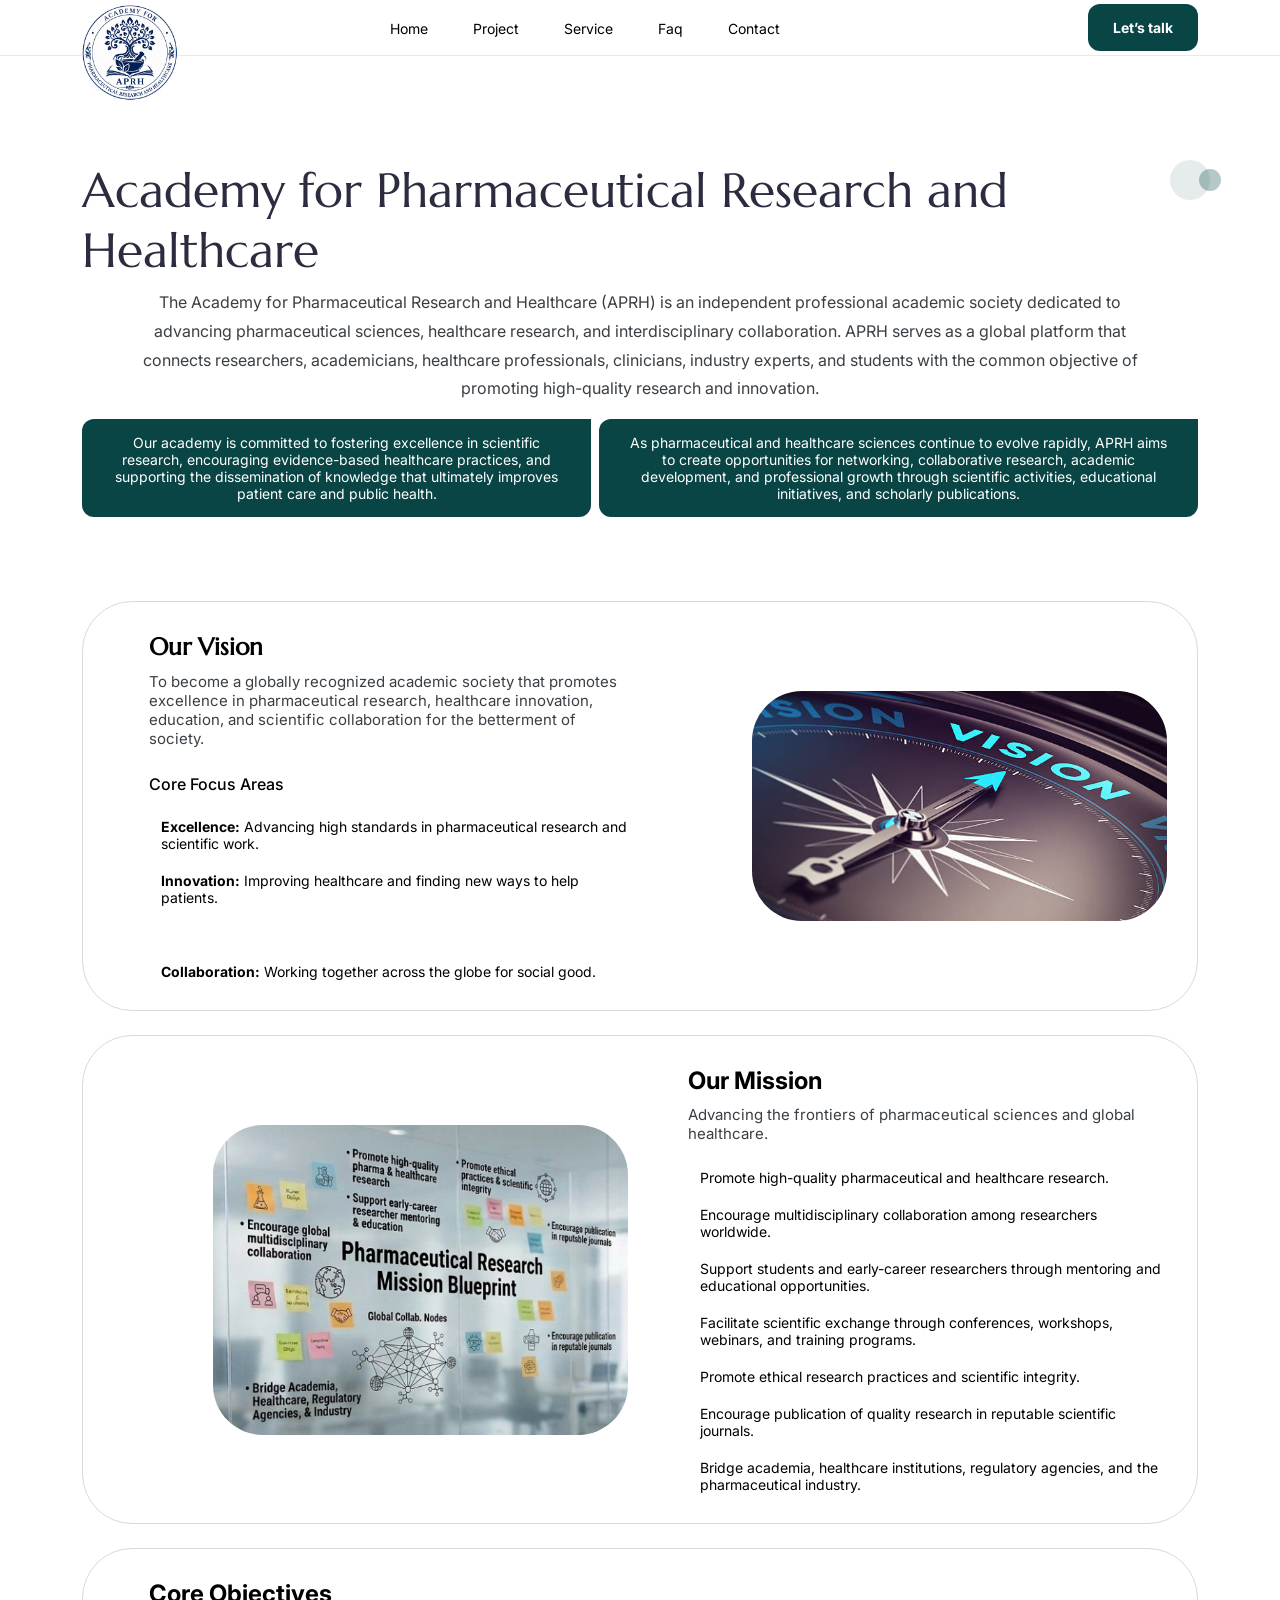
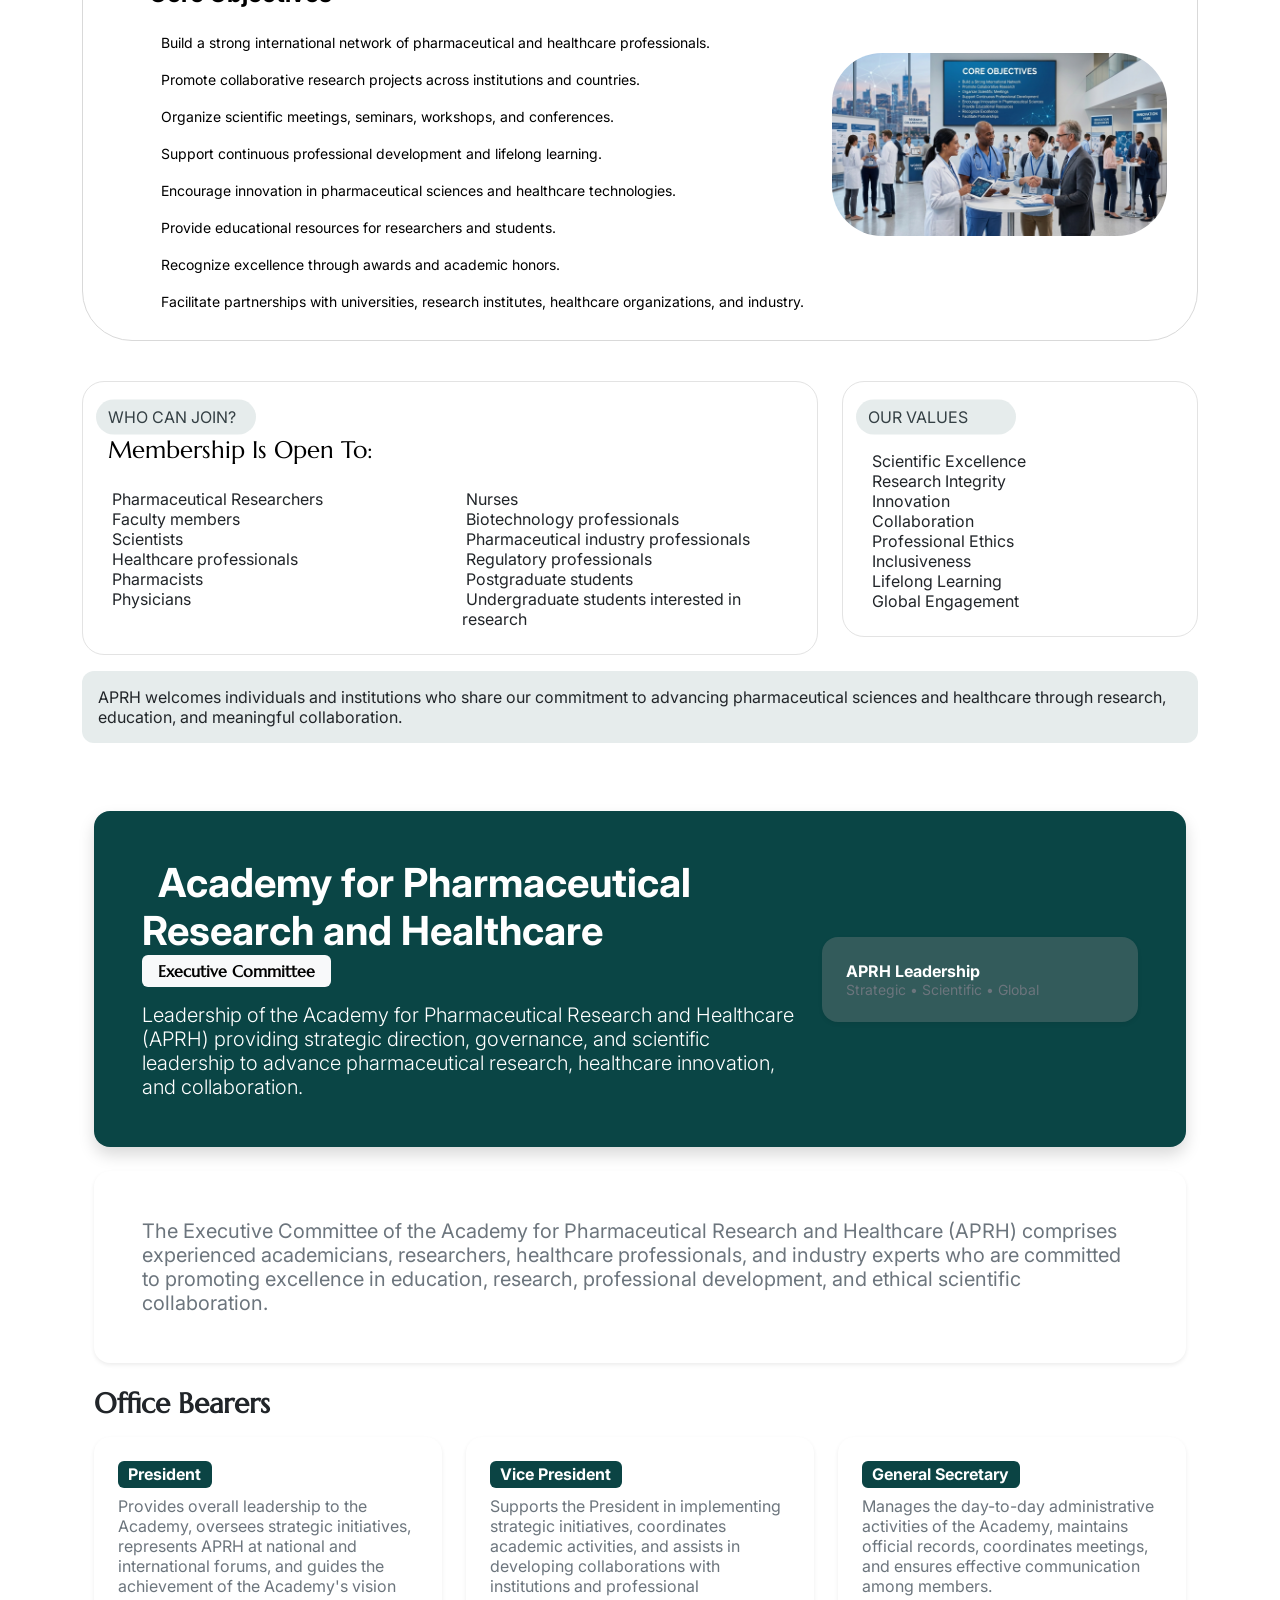
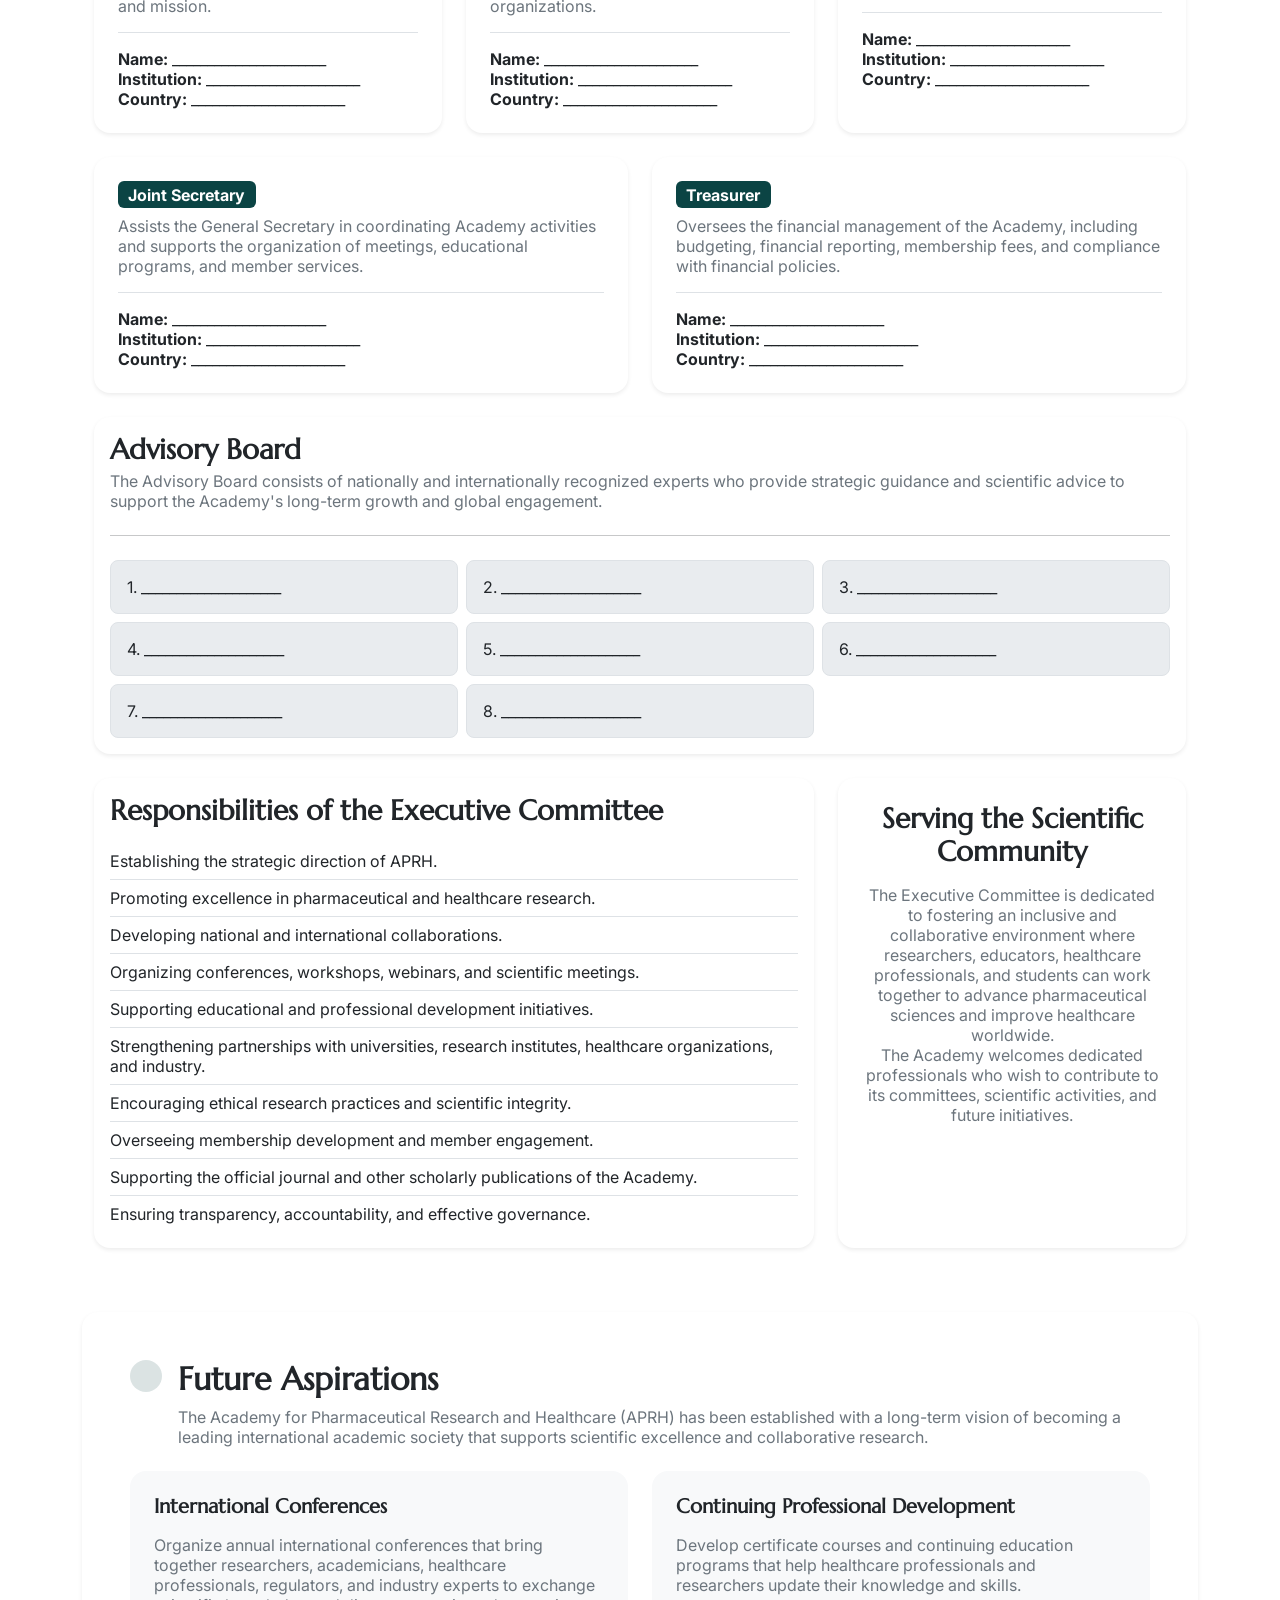
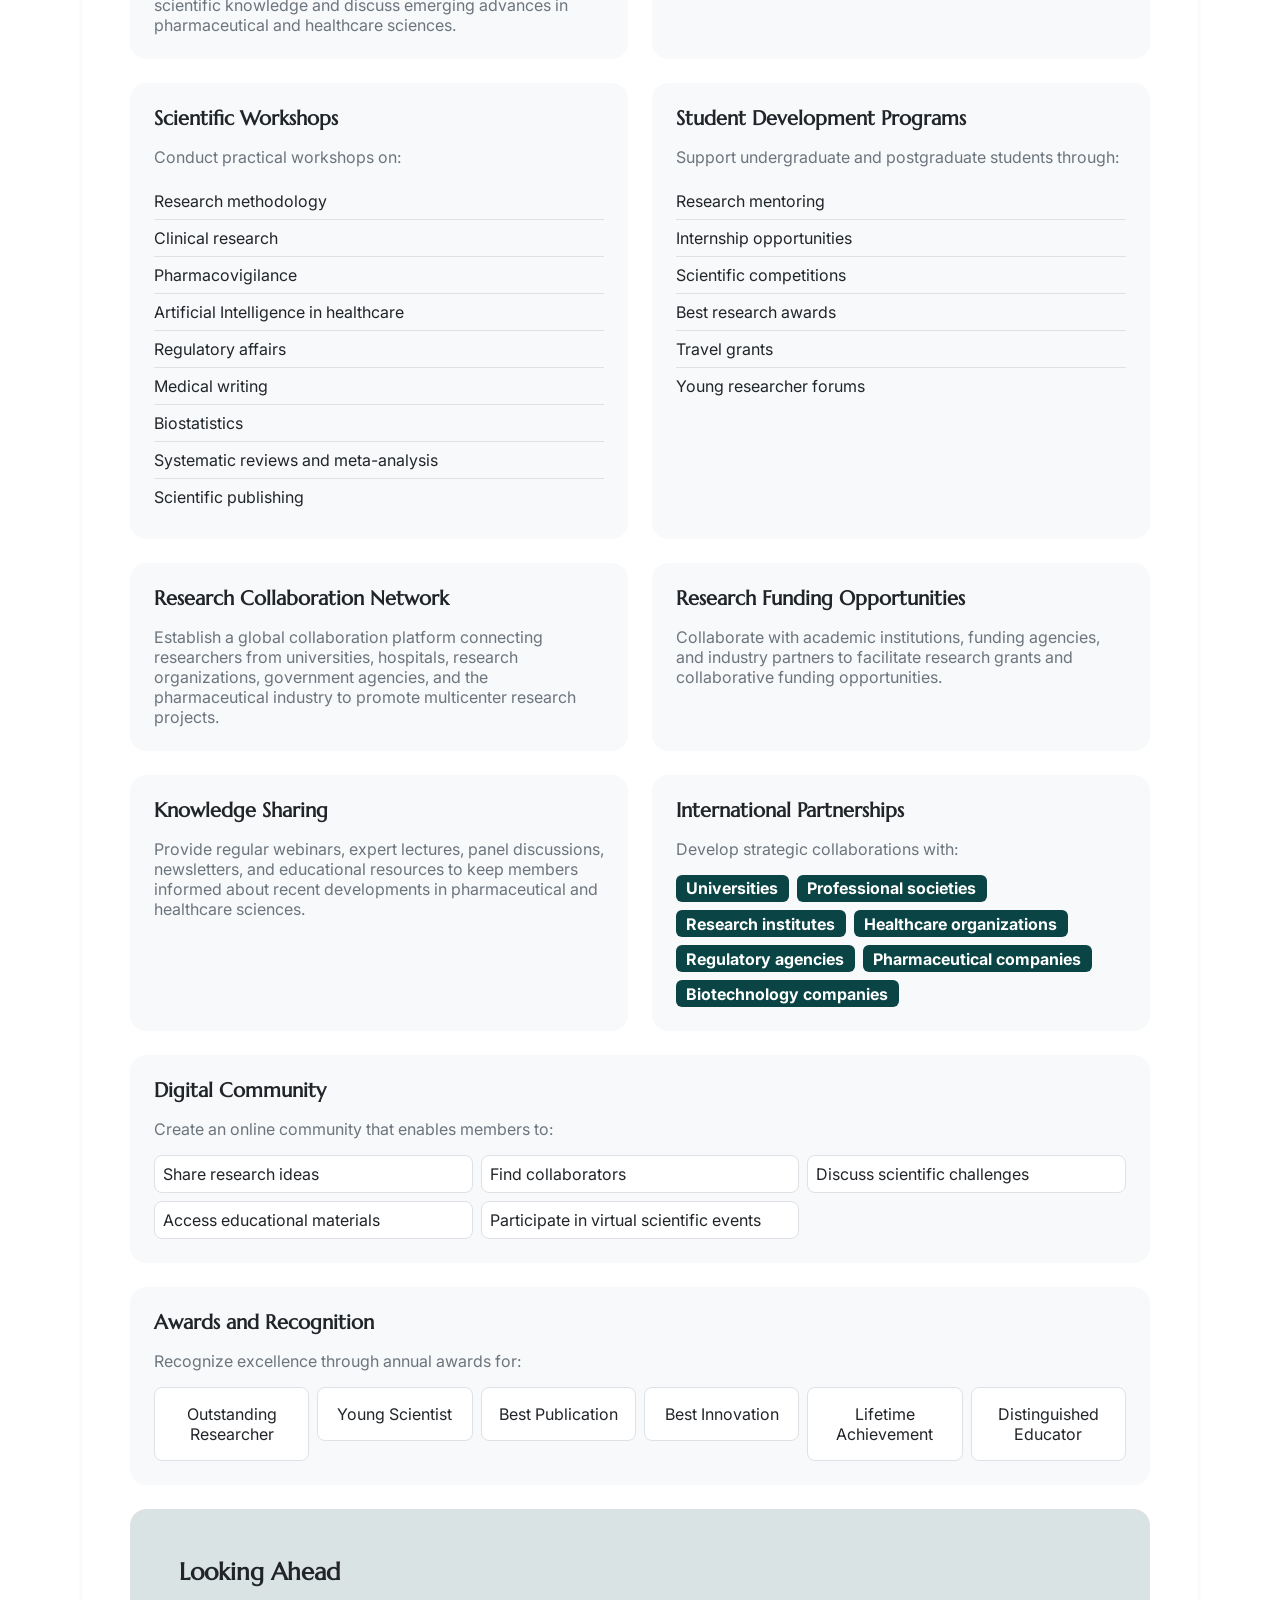
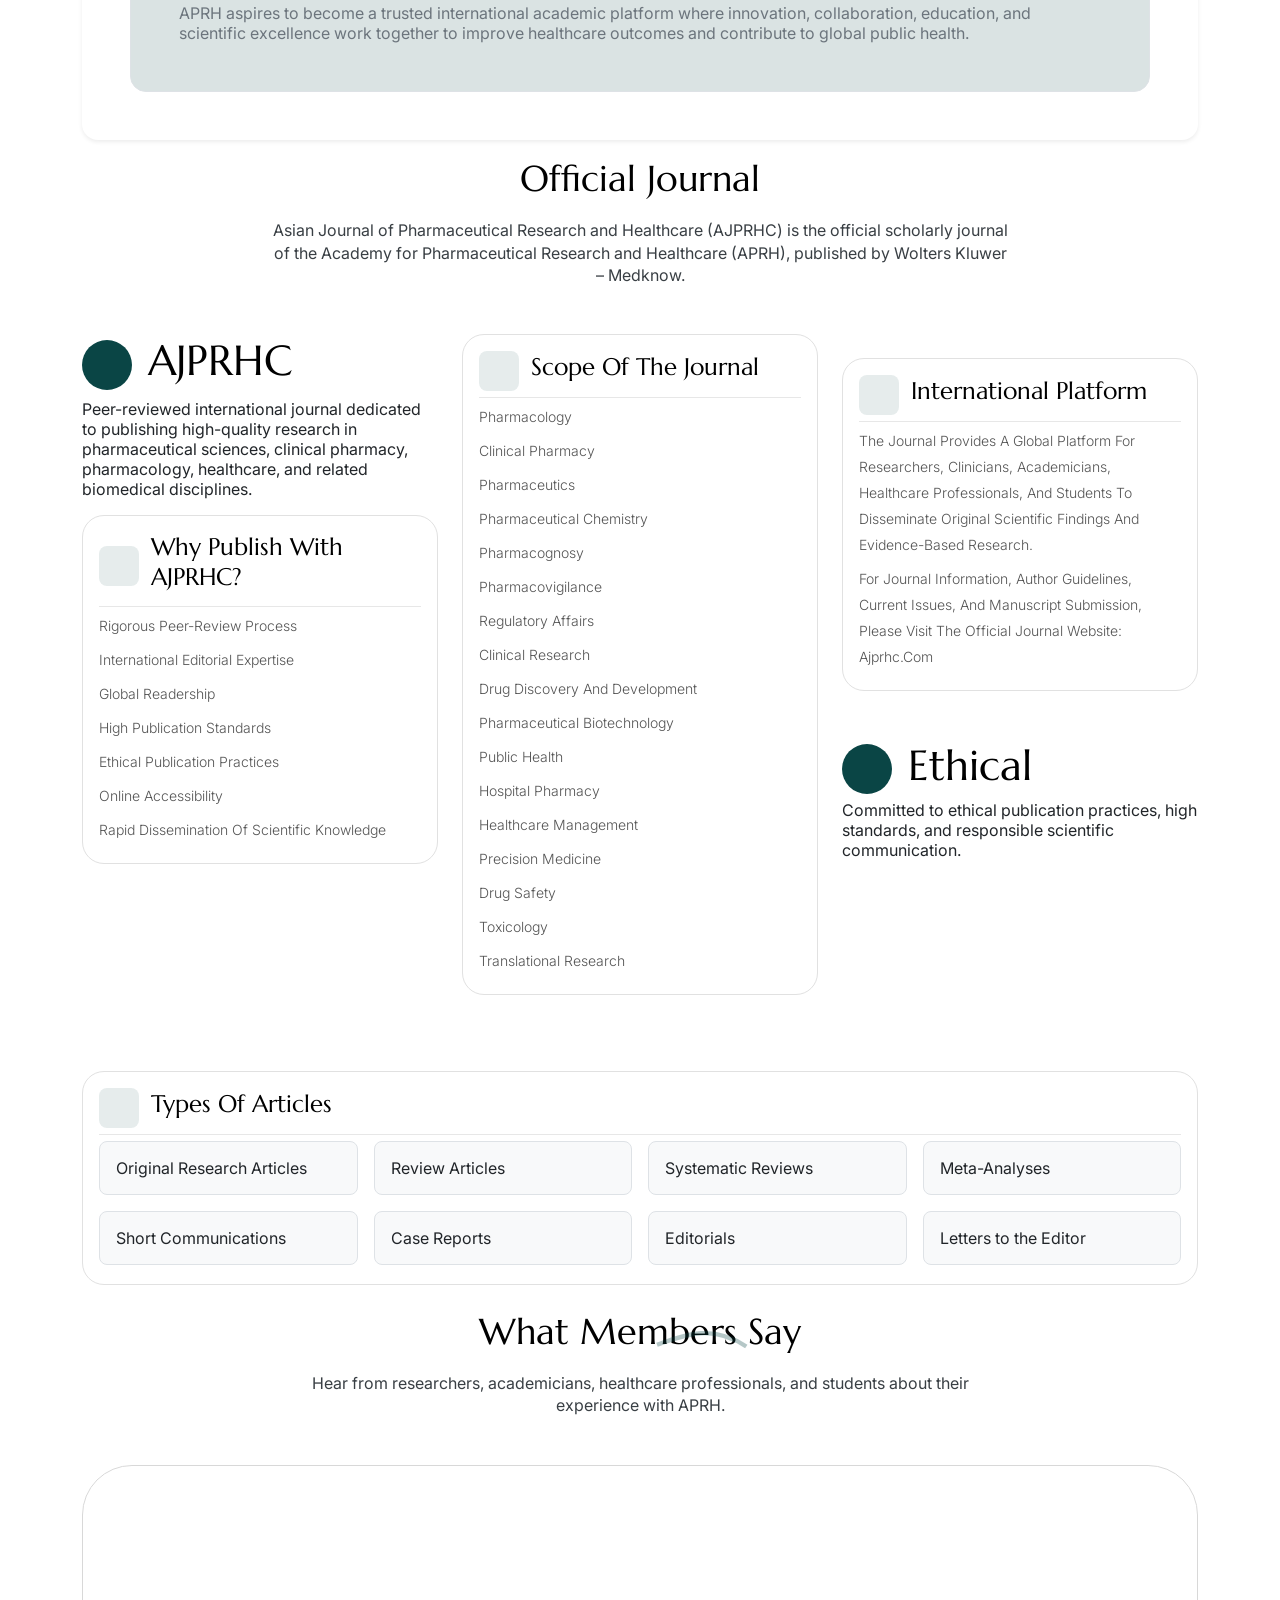
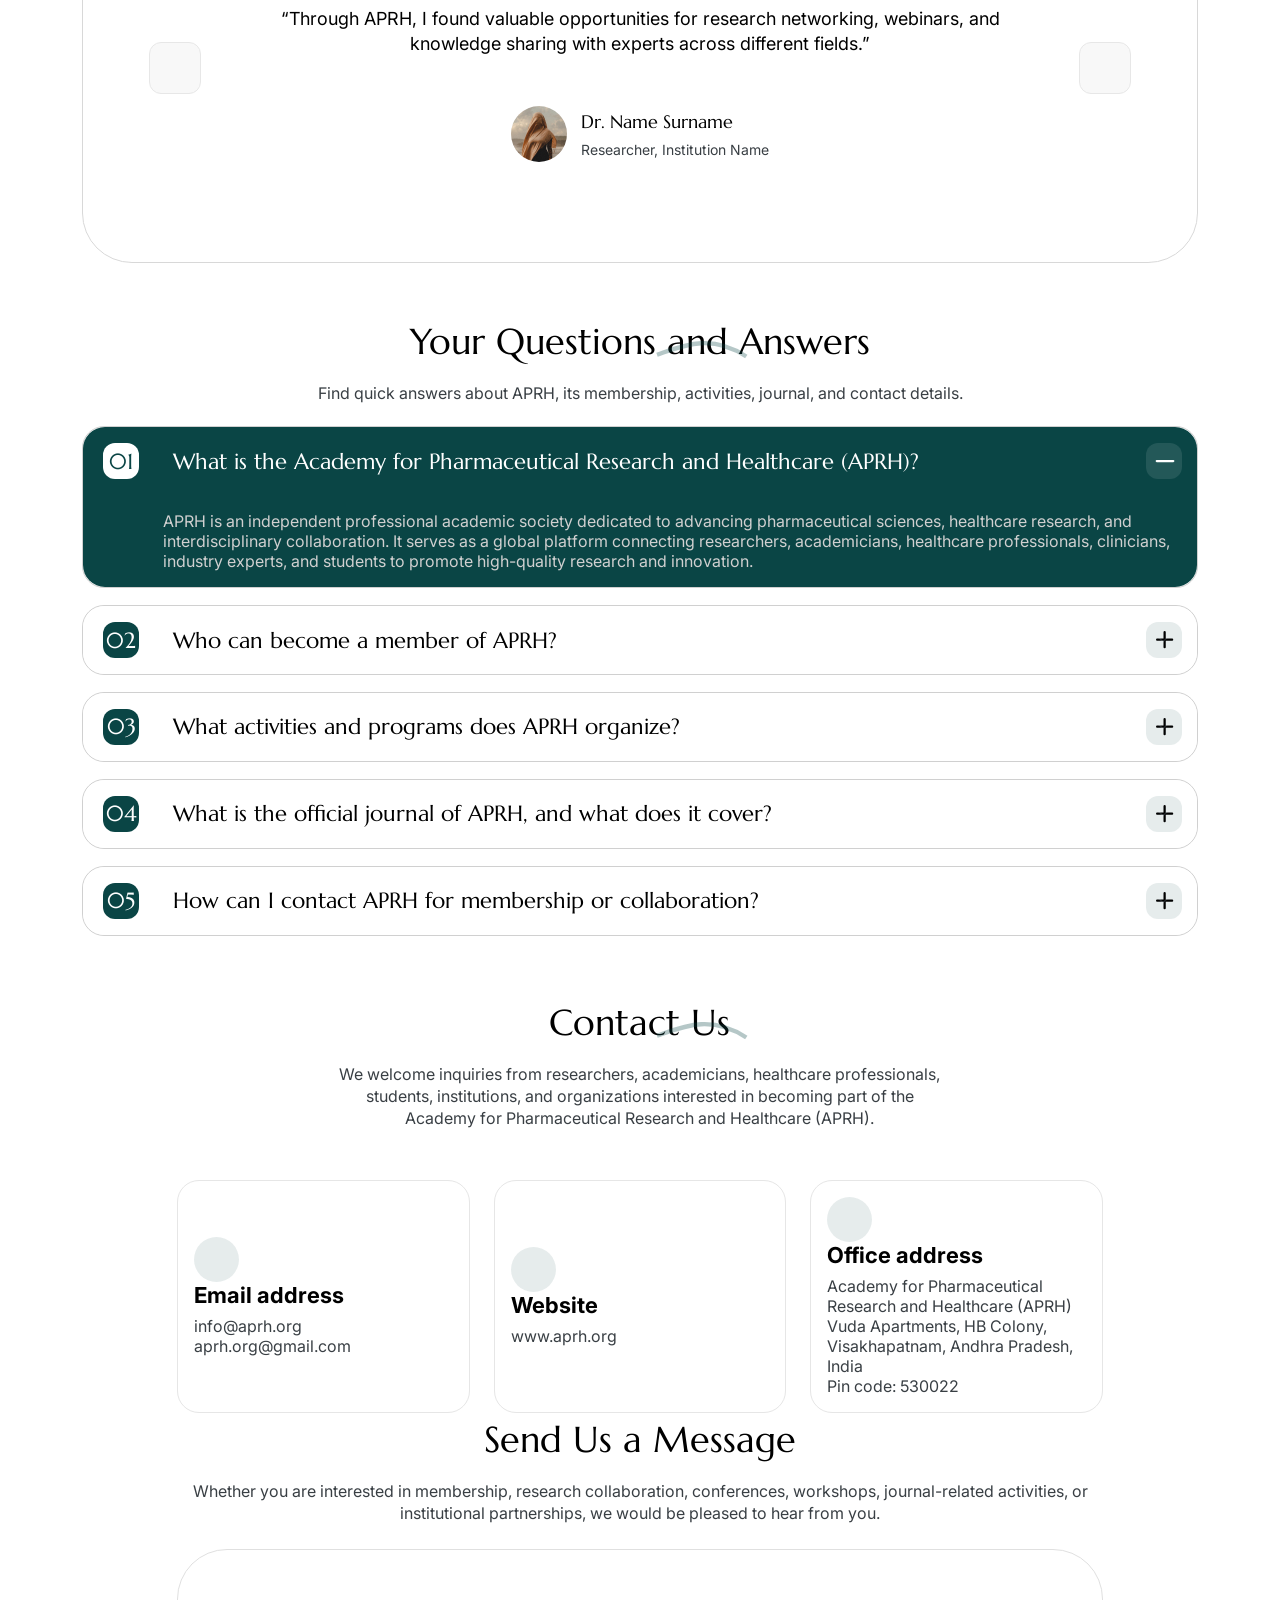
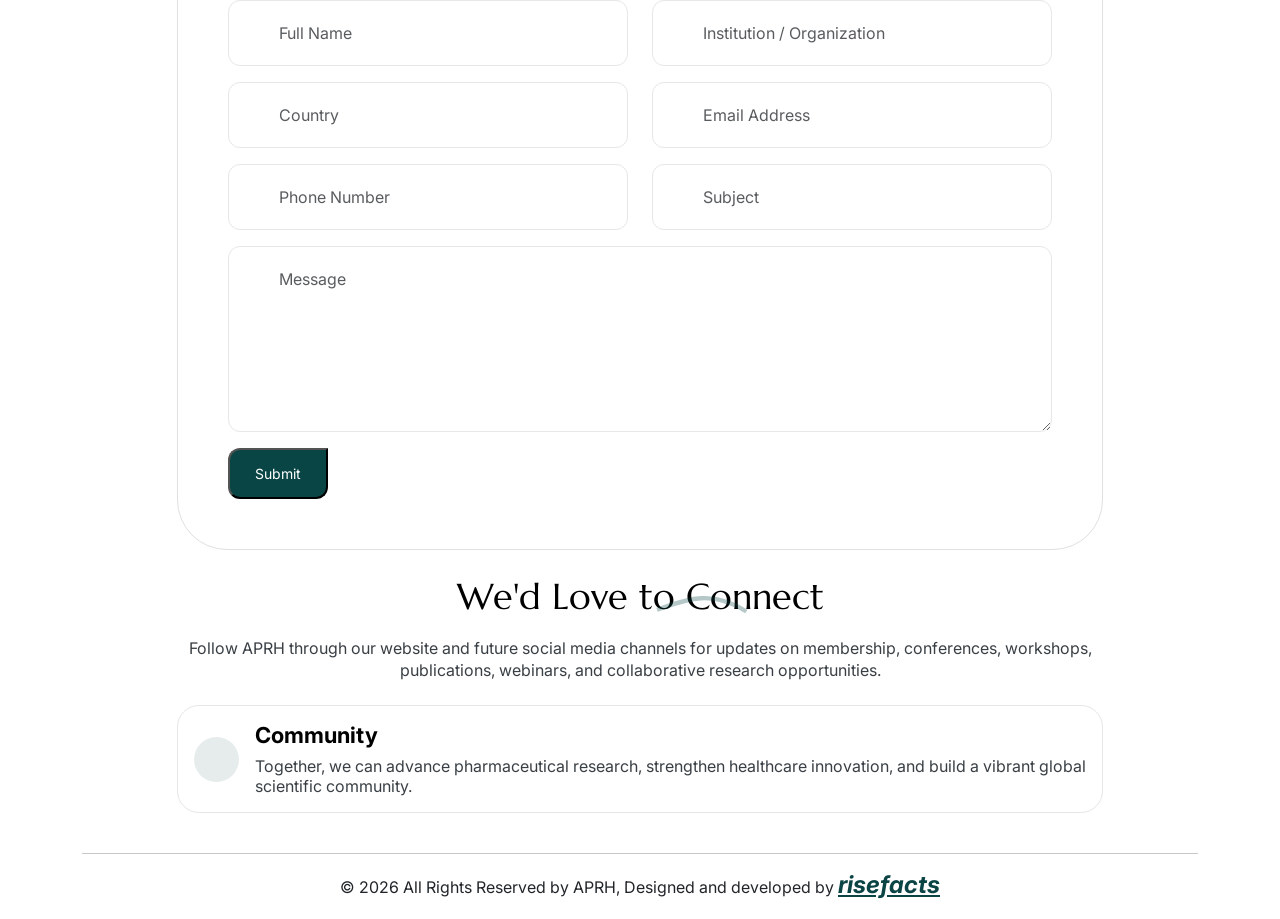
==== commit f6a4717a: "changes" ====
--- a/index.html
+++ b/index.html
@@ -694,10 +694,10 @@
     <div class="bg-primary text-white rounded-4 shadow p-4 p-md-5 mb-4">
       <div class="row align-items-center g-4">
         <div class="col-lg-8">
-          <span class="badge text-bg-light fw-semibold mb-3 px-3 py-2">
+          <span class="display-6 fw-bold mb-3 px-3 py-2">
             Academy for Pharmaceutical Research and Healthcare
           </span>
-          <h1 class="display-6 fw-bold mb-3">Executive Committee</h1>
+          <h1 class="badge text-bg-light fw-semibold mb-3 px-3 py-2">Executive Committee</h1>
           <p class="lead mb-0">
             Leadership of the Academy for Pharmaceutical Research and Healthcare (APRH) providing strategic direction, governance, and scientific leadership to advance pharmaceutical research, healthcare innovation, and collaboration.
           </p>
@@ -928,6 +928,17 @@
         <div class="col-lg-6">
           <div class="card h-100 border-0 bg-light rounded-4">
             <div class="card-body p-4">
+              <h3 class="h5 fw-bold mb-3">Continuing Professional Development</h3>
+              <p class="text-secondary mb-0">
+                Develop certificate courses and continuing education programs that help healthcare professionals and researchers update their knowledge and skills.
+              </p>
+            </div>
+          </div>
+        </div>
+
+		<div class="col-lg-6">
+          <div class="card h-100 border-0 bg-light rounded-4">
+            <div class="card-body p-4">
               <h3 class="h5 fw-bold mb-3">Scientific Workshops</h3>
               <p class="text-secondary mb-3">Conduct practical workshops on:</p>
               <ul class="list-group list-group-flush">
@@ -944,30 +955,7 @@
             </div>
           </div>
         </div>
-
-        <div class="col-lg-4">
-          <div class="card h-100 border-0 bg-light rounded-4">
-            <div class="card-body p-4">
-              <h3 class="h5 fw-bold mb-3">Continuing Professional Development</h3>
-              <p class="text-secondary mb-0">
-                Develop certificate courses and continuing education programs that help healthcare professionals and researchers update their knowledge and skills.
-              </p>
-            </div>
-          </div>
-        </div>
-
-        <div class="col-lg-4">
-          <div class="card h-100 border-0 bg-light rounded-4">
-            <div class="card-body p-4">
-              <h3 class="h5 fw-bold mb-3">Research Collaboration Network</h3>
-              <p class="text-secondary mb-0">
-                Establish a global collaboration platform connecting researchers from universities, hospitals, research organizations, government agencies, and the pharmaceutical industry to promote multicenter research projects.
-              </p>
-            </div>
-          </div>
-        </div>
-
-        <div class="col-lg-4">
+        <div class="col-lg-6">
           <div class="card h-100 border-0 bg-light rounded-4">
             <div class="card-body p-4">
               <h3 class="h5 fw-bold mb-3">Student Development Programs</h3>
@@ -989,9 +977,31 @@
         <div class="col-lg-6">
           <div class="card h-100 border-0 bg-light rounded-4">
             <div class="card-body p-4">
+              <h3 class="h5 fw-bold mb-3">Research Collaboration Network</h3>
+              <p class="text-secondary mb-0">
+                Establish a global collaboration platform connecting researchers from universities, hospitals, research organizations, government agencies, and the pharmaceutical industry to promote multicenter research projects.
+              </p>
+            </div>
+          </div>
+        </div>
+
+        <div class="col-lg-6">
+          <div class="card h-100 border-0 bg-light rounded-4">
+            <div class="card-body p-4">
               <h3 class="h5 fw-bold mb-3">Research Funding Opportunities</h3>
               <p class="text-secondary mb-0">
                 Collaborate with academic institutions, funding agencies, and industry partners to facilitate research grants and collaborative funding opportunities.
+              </p>
+            </div>
+          </div>
+        </div>
+
+        <div class="col-lg-6">
+          <div class="card h-100 border-0 bg-light rounded-4">
+            <div class="card-body p-4">
+              <h3 class="h5 fw-bold mb-3">Knowledge Sharing</h3>
+              <p class="text-secondary mb-0">
+                Provide regular webinars, expert lectures, panel discussions, newsletters, and educational resources to keep members informed about recent developments in pharmaceutical and healthcare sciences.
               </p>
             </div>
           </div>
@@ -1014,18 +1024,7 @@
             </div>
           </div>
         </div>
-
-        <div class="col-lg-6">
-          <div class="card h-100 border-0 bg-light rounded-4">
-            <div class="card-body p-4">
-              <h3 class="h5 fw-bold mb-3">Knowledge Sharing</h3>
-              <p class="text-secondary mb-0">
-                Provide regular webinars, expert lectures, panel discussions, newsletters, and educational resources to keep members informed about recent developments in pharmaceutical and healthcare sciences.
-              </p>
-            </div>
-          </div>
-        </div>
-        <div class="col-lg-6">
+        <div class="col-lg-12">
           <div class="card h-100 border-0 bg-light rounded-4">
             <div class="card-body p-4">
               <h3 class="h5 fw-bold mb-3">Digital Community</h3>
@@ -1033,11 +1032,11 @@
                 Create an online community that enables members to:
               </p>
               <div class="row g-2">
-                <div class="col-md-6"><div class="border rounded-3 p-3 bg-white">Share research ideas</div></div>
-                <div class="col-md-6"><div class="border rounded-3 p-3 bg-white">Find collaborators</div></div>
-                <div class="col-md-6"><div class="border rounded-3 p-3 bg-white">Discuss scientific challenges</div></div>
-                <div class="col-md-6"><div class="border rounded-3 p-3 bg-white">Access educational materials</div></div>
-                <div class="col-12"><div class="border rounded-3 p-3 bg-white">Participate in virtual scientific events</div></div>
+                <div class="col-md-4"><div class="border rounded-3 p-2 bg-white">Share research ideas</div></div>
+                <div class="col-md-4"><div class="border rounded-3 p-2 bg-white">Find collaborators</div></div>
+                <div class="col-md-4"><div class="border rounded-3 p-2 bg-white">Discuss scientific challenges</div></div>
+                <div class="col-md-4"><div class="border rounded-3 p-2 bg-white">Access educational materials</div></div>
+                <div class="col-md-4"><div class="border rounded-3 p-2 bg-white">Participate in virtual scientific events</div></div>
               </div>
             </div>
           </div>
@@ -1211,7 +1210,7 @@
 </section>
 
 <!-- testimonial -->
-<section id="testimonial" class="py-5">
+<section id="testimonial" class="py-2">
 	<div class="container">
 		<div class="row justify-content-center">
 			<div class="col-lg-8 wow animate__animated animate__fadeInUp">
@@ -1338,7 +1337,7 @@
 			<div class="col-xxl-10">
 				<div class="row justify-content-center section-top">
 					<div class="col-lg-8 wow animate__animated animate__fadeInUp">
-						<div class="section-header text-center mb-5">
+						<div class="section-header text-center mb-1">
 							<h1 class="section-title">
 								Your Questions and Answers
 								<img
@@ -1521,13 +1520,13 @@
 					</div>
 				</div>
 
-				<div class="row gy-3 justify-content-center mb-5">
+				<div class="row gy-3 justify-content-center mb-1">
 					<div class="col-md-6 col-lg-4 wow animate__animated animate__fadeInUp">
 						<div class="contact-info h-100">
+							<div class="details">
 							<div class="icon">
 								<iconify-icon icon="material-symbols:mail"></iconify-icon>
 							</div>
-							<div class="details">
 								<p class="title">Email address</p>
 								<a href="mailto:info@aprh.org" class="desc">info@aprh.org</a><br />
 								<a href="mailto:aprh.org@gmail.com" class="desc">aprh.org@gmail.com</a>
@@ -1537,10 +1536,10 @@
 
 					<div class="col-md-6 col-lg-4 wow animate__animated animate__fadeInUp" data-wow-delay="0.2s">
 						<div class="contact-info h-100">
+							<div class="details">
 							<div class="icon">
 								<iconify-icon icon="mdi:web"></iconify-icon>
 							</div>
-							<div class="details">
 								<p class="title">Website</p>
 								<a href="https://www.aprh.org" target="_blank" rel="noopener" class="desc">
 									www.aprh.org
@@ -1549,12 +1548,12 @@
 						</div>
 					</div>
 
-					<div class="col-md-6 col-lg-4 wow animate__animated animate__fadeInUp" data-wow-delay="0.4s">
+					<div class="col-md-6 col-lg-4 wow animate__animated animate__fadeInUp" data-wow-delay="0.6s">
 						<div class="contact-info h-100">
+							<div class="details">
 							<div class="icon">
 								<iconify-icon icon="material-symbols:location-on"></iconify-icon>
 							</div>
-							<div class="details">
 								<p class="title">Office address</p>
 								<p class="desc mb-0">
 									Academy for Pharmaceutical Research and Healthcare (APRH)<br />
@@ -1698,9 +1697,9 @@
 		<hr>
 		<div class="row justify-content-center wow animate__animated animate__zoomIn">
 			<p class="text-center">
-  &copy; All Rights Reserved by APRH, Designed and developed by
-  <a href="https://risefacts.com/Founder" class="text-primary" target="_blank" rel="noopener">
-    <b><i class="wow animate__animated animate__pulse animate__infinite">risefacts</i></b>
+  &copy; <span id="year"></span> All Rights Reserved by APRH, Designed and developed by
+  <a href="https://risefacts.com/Founder" class="text-primary fs-4" target="_blank" rel="noopener">
+    <b><i class="wow animate__animated animate__pulse animate__infinite"><u>risefacts</u></i></b>
   </a>
 </p>
 		</div>
@@ -1721,7 +1720,9 @@
 <script src="assets/js/jquery.appear.min.js"></script>
 <!-- main js -->
 <script src="assets/js/main.js"></script>
-
+<script>
+  document.getElementById("year").textContent = new Date().getFullYear();
+</script>
 </body>
 
 </html>
--- a/assets/css/main.css
+++ b/assets/css/main.css
@@ -170,7 +170,7 @@
 
 #banner {
     padding-top: 6.5rem;
-    padding-bottom: 6.5rem;
+    padding-bottom: 1.5rem;
     background: #fff;
     position: relative;
     overflow: hidden;
@@ -420,7 +420,7 @@
 
 @media (max-width: 768px) {
   #projects {
-    padding: 3.125rem 0;
+    padding: 1.125rem 0;
   }
 }
 #projects .section-top {
@@ -737,16 +737,16 @@
 .catch-card {
   border-radius: 1.375rem;
   border: 1px solid #e1e1e1;
-  padding: 1.75rem;
+  padding: 1rem;
 }
 
 .catch-card .catch-head {
   display: flex;
   align-items: center;
   gap: 0.75rem;
-  padding-bottom: 1.375rem;
+  padding-bottom: 0.375rem;
   border-bottom: 1px solid #e7e7e7;
-  margin-bottom: 1.375rem;
+  margin-bottom: 0.375rem;
 }
 
 .catch-card .catch-head .catch-icon {
@@ -770,7 +770,7 @@
 }
 
 .catch-card .catch-content {
-  margin-bottom: 1.5625rem;
+  margin-bottom: 0.2rem;
 }
 
 .catch-card .catch-content .desc {
@@ -906,7 +906,7 @@
   }
 }
 #faq .section-top {
-  margin-bottom: 3.125rem;
+  margin-bottom: 1.125rem;
 }
 
 @media (max-width: 768px) {
@@ -917,7 +917,7 @@
 .accordion {
   display: flex;
   flex-direction: column;
-  gap: 0.75rem;
+  gap: 0.05rem;
 }
 
 .accordion .accordion-body {
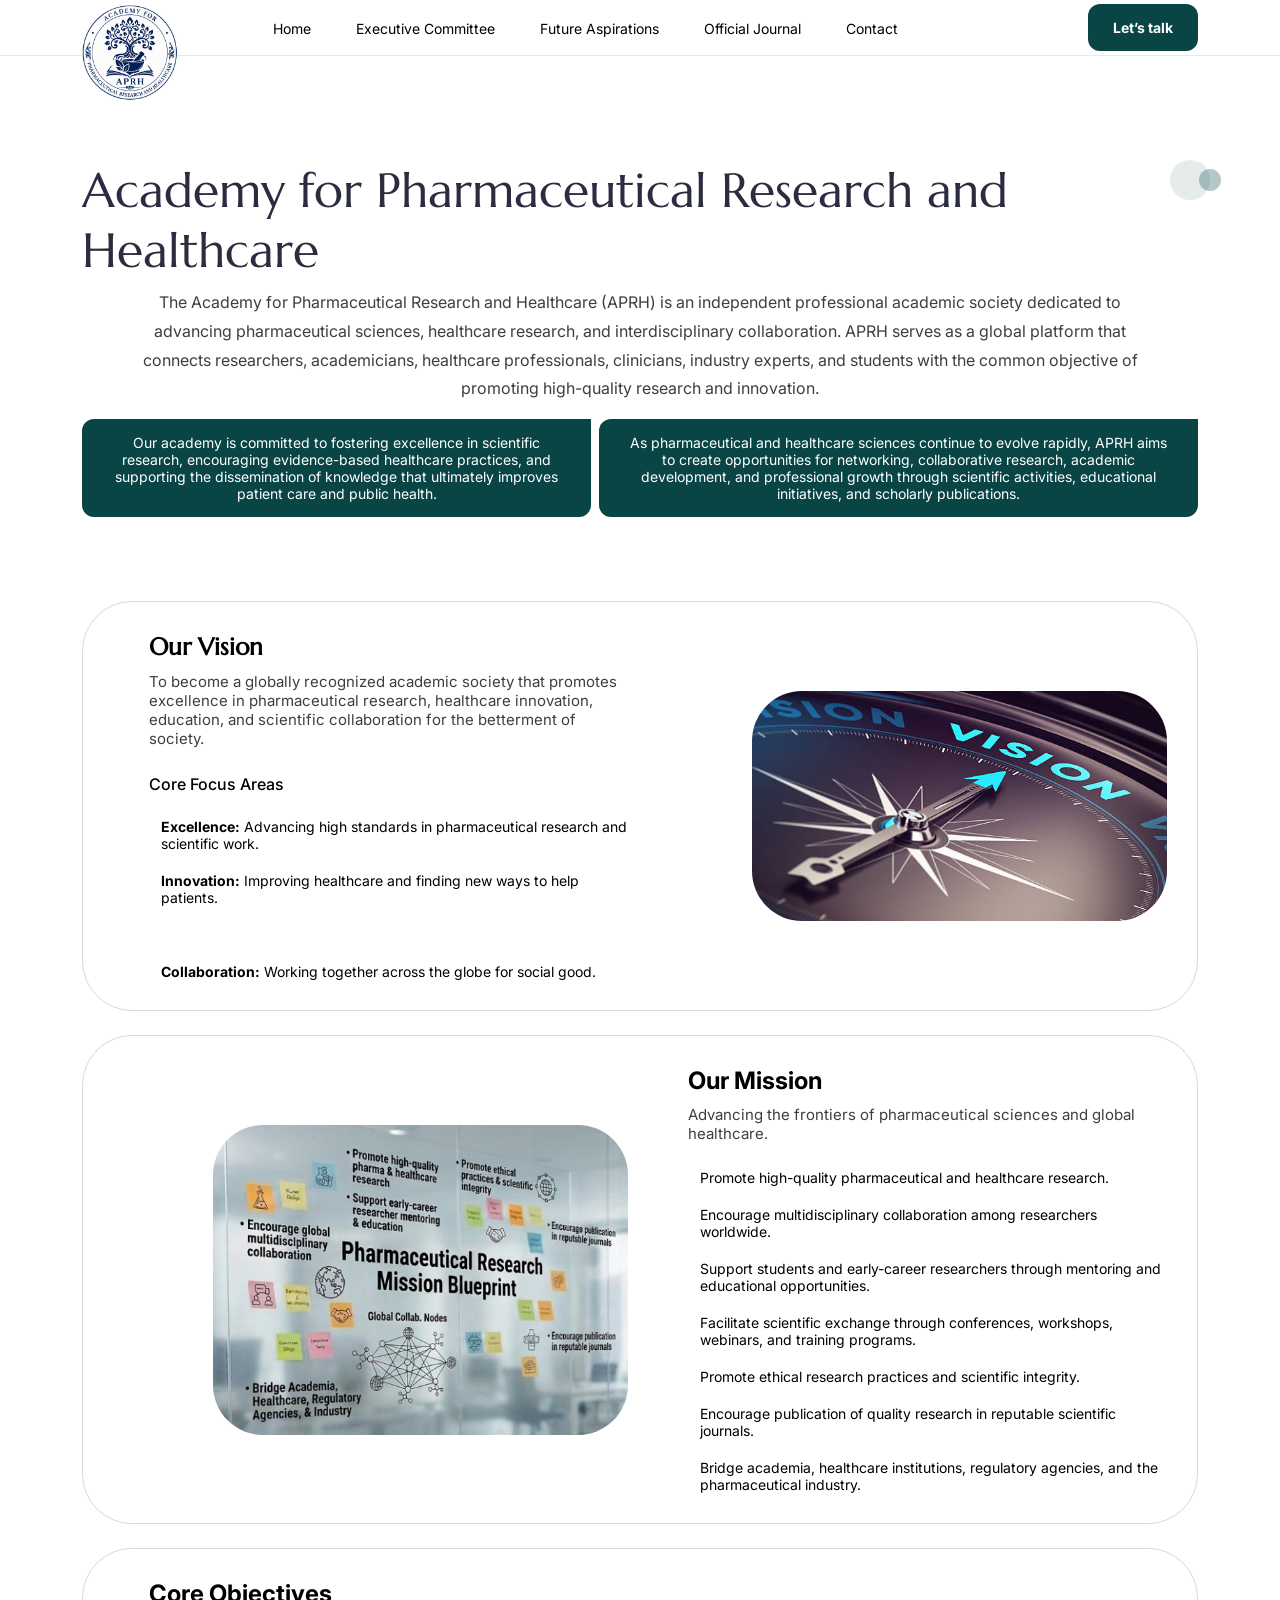
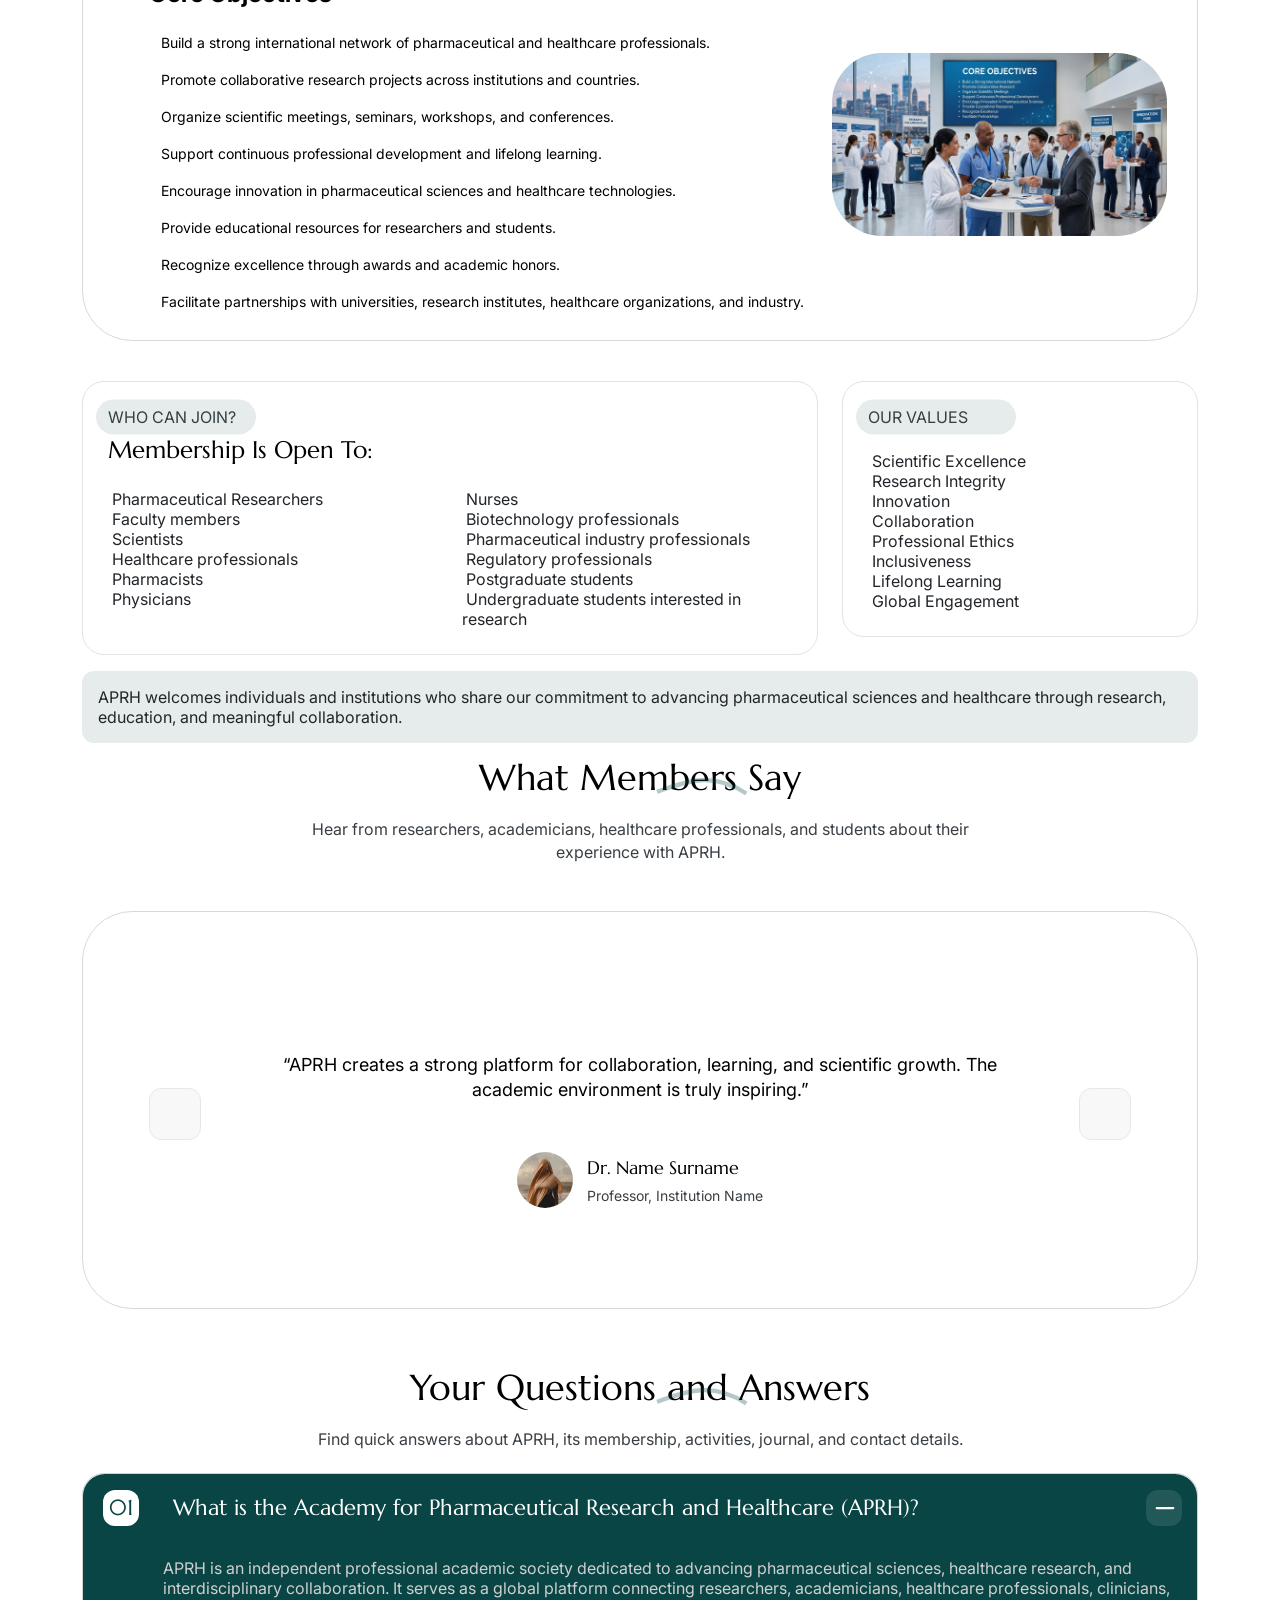
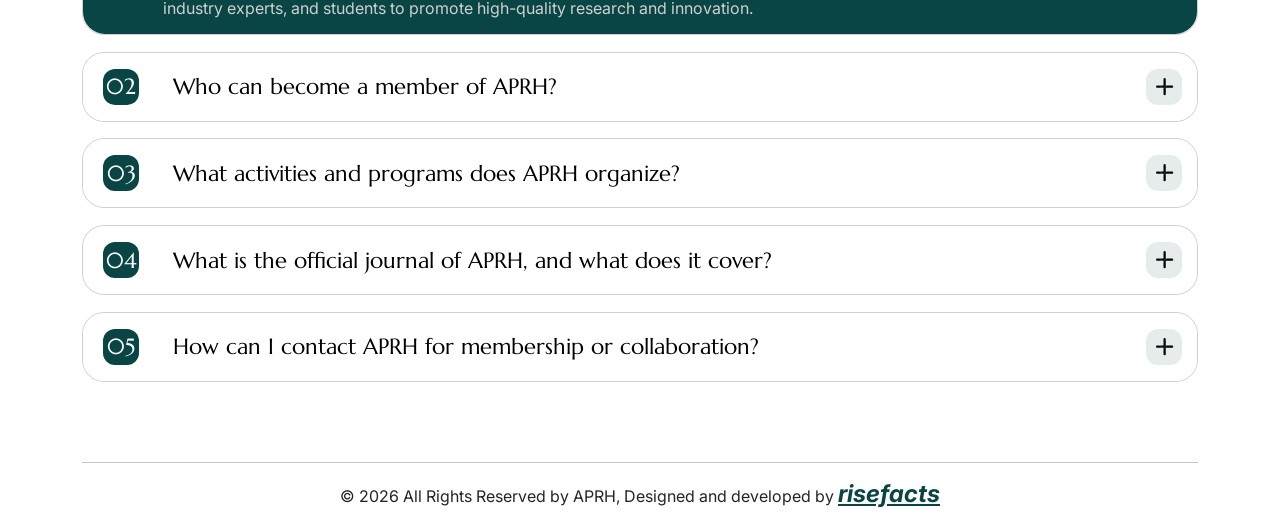
==== commit d899bab5: "multi pages" ====
--- a/index.html
+++ b/index.html
@@ -6,7 +6,7 @@
 		<meta http-equiv="X-UA-Compatible" content="IE=edge" />
 		<meta name="viewport" content="width=device-width, initial-scale=1.0" />
 		<!-- Title -->
-		<title>APRH</title>
+		<title>APRH - Home</title>
 		<!-- Favicon -->
 		<link rel="shortcut icon" href="assets/images/logo/APRH.jpeg" />
 		<!-- Apple touch icon -->
@@ -32,8 +32,7 @@
 			</div>
 		</div>
 		<!--==================== Preloader End ====================-->
-
-		<!-- header -->
+	<!-- header -->
 <header class="header" id="header">
 	<div class="container">
 		<div class="header-wrap">
@@ -47,17 +46,17 @@
 			<!-- menu  -->
 			<div class="menu">
 				<ul>
-					<li><a href="index.html#banner">Home</a></li>
-					<li><a href="index.html#projects">Project</a></li>
-					<li><a href="index.html#explore-service">Service</a></li>
-					<li><a href="index.html#faq">Faq</a></li>
-					<li><a href="index.html#contact">Contact</a></li>
+							<li><a href="index.html">Home</a></li>
+							<li><a href="Executive_Committee.html">Executive Committee</a></li>
+							<li><a href="Future_Aspirations.html">Future Aspirations</a></li>
+					<li><a href="Official_Journal.html">Official Journal</a></li>
+					<li><a href="Contact.html">Contact</a></li>
 				</ul>
 			</div>
 
 			<!-- action  -->
 			<div class="action">
-				<a href="index.html#contact" class="btn--primary fw-bold">Let’s talk</a>
+				<a href="Contact.html" class="btn--primary fw-bold">Let’s talk</a>
 				<button
 					class="mobile-menu btn--outline"
 					type="button"
@@ -84,11 +83,11 @@
 					</div>
 					<div class="offcanvas-body">
 						<ul class="mobile-menu-list">
-							<li><a href="index.html#banner">Home</a></li>
-							<li><a href="index.html#projects">Project</a></li>
-							<li><a href="index.html#explore-service">Service</a></li>
-							<li><a href="index.html#faq">Faq</a></li>
-							<li><a href="index.html#contact">Contact</a></li>
+							<li><a href="index.html">Home</a></li>
+							<li><a href="Executive_Committee.html">Executive Committee</a></li>
+							<li><a href="Future_Aspirations.html">Future Aspirations</a></li>
+					<li><a href="Official_Journal.html">Official Journal</a></li>
+					<li><a href="Contact.html">Contact</a></li>
 						</ul>
 					</div>
 				</div>
@@ -96,7 +95,6 @@
 		</div>
 	</div>
 </header>
-
 
 <!-- banner -->
 <section id="banner">
@@ -162,7 +160,6 @@
 		</div>
 	</div>
 </section>
-
 
 <!-- slider-company -->
 <!-- <section id="slider-company" class="wow animate__animated animate__fadeInUp">
@@ -689,526 +686,6 @@
 	</div>
 </section>
 
-<section class="container my-3 wow animate__animated animate__fadeInUp" data-wow-delay="0.1s">
-	<div class="container py-5">
-    <div class="bg-primary text-white rounded-4 shadow p-4 p-md-5 mb-4">
-      <div class="row align-items-center g-4">
-        <div class="col-lg-8">
-          <span class="display-6 fw-bold mb-3 px-3 py-2">
-            Academy for Pharmaceutical Research and Healthcare
-          </span>
-          <h1 class="badge text-bg-light fw-semibold mb-3 px-3 py-2">Executive Committee</h1>
-          <p class="lead mb-0">
-            Leadership of the Academy for Pharmaceutical Research and Healthcare (APRH) providing strategic direction, governance, and scientific leadership to advance pharmaceutical research, healthcare innovation, and collaboration.
-          </p>
-        </div>
-        <div class="col-lg-4">
-          <div class="text-white rounded-4 shadow-sm p-4" style="background-color: rgb(127 131 131 / 35%);">
-            <div class="d-flex align-items-center gap-3">
-              <div>
-                <div class="fw-bold">APRH Leadership</div>
-                <div class="text-secondary small">Strategic • Scientific • Global</div>
-              </div>
-            </div>
-          </div>
-        </div>
-      </div>
-    </div>
-
-    <!-- Intro -->
-    <div class="card border-0 shadow-sm rounded-4 mb-4">
-      <div class="card-body p-4 p-md-5">
-        <p class="mb-0 text-secondary fs-5">
-          The Executive Committee of the Academy for Pharmaceutical Research and Healthcare (APRH) comprises experienced academicians, researchers, healthcare professionals, and industry experts who are committed to promoting excellence in education, research, professional development, and ethical scientific collaboration.
-        </p>
-      </div>
-    </div>
-
-    <!-- Office Bearers -->
-    <div class="mb-4 wow animate__animated animate__fadeInUp" data-wow-delay="0.1s">
-      <h2 class="h3 fw-bold mb-3">Office Bearers</h2>
-      <div class="row g-4">
-        <div class="col-md-6 col-xl-4">
-          <div class="card h-100 border-0 shadow-sm rounded-4">
-            <div class="card-body p-4">
-              <div class="d-flex gap-3">
-                <div>
-                  <span class="badge text-bg-primary mb-2">President</span>
-                  <p class="text-secondary mb-3">
-                    Provides overall leadership to the Academy, oversees strategic initiatives, represents APRH at national and international forums, and guides the achievement of the Academy's vision and mission.
-                  </p>
-                  <div class="border-top pt-3">
-                    <div><strong>Name:</strong> ______________________</div>
-                    <div><strong>Institution:</strong> ______________________</div>
-                    <div><strong>Country:</strong> ______________________</div>
-                  </div>
-                </div>
-              </div>
-            </div>
-          </div>
-        </div>
-
-        <div class="col-md-6 col-xl-4">
-          <div class="card h-100 border-0 shadow-sm rounded-4">
-            <div class="card-body p-4">
-              <div class="d-flex gap-3">
-                <div>
-                  <span class="badge text-bg-primary mb-2">Vice President</span>
-                  <p class="text-secondary mb-3">
-                    Supports the President in implementing strategic initiatives, coordinates academic activities, and assists in developing collaborations with institutions and professional organizations.
-                  </p>
-                  <div class="border-top pt-3">
-                    <div><strong>Name:</strong> ______________________</div>
-                    <div><strong>Institution:</strong> ______________________</div>
-                    <div><strong>Country:</strong> ______________________</div>
-                  </div>
-                </div>
-              </div>
-            </div>
-          </div>
-        </div>
-
-        <div class="col-md-6 col-xl-4">
-          <div class="card h-100 border-0 shadow-sm rounded-4">
-            <div class="card-body p-4">
-              <div class="d-flex gap-3">
-                <div>
-                  <span class="badge text-bg-primary mb-2">General Secretary</span>
-                  <p class="text-secondary mb-3">
-                    Manages the day-to-day administrative activities of the Academy, maintains official records, coordinates meetings, and ensures effective communication among members.
-                  </p>
-                  <div class="border-top pt-3">
-                    <div><strong>Name:</strong> ______________________</div>
-                    <div><strong>Institution:</strong> ______________________</div>
-                    <div><strong>Country:</strong> ______________________</div>
-                  </div>
-                </div>
-              </div>
-            </div>
-          </div>
-        </div>
-
-        <div class="col-md-6 col-xl-6">
-          <div class="card h-100 border-0 shadow-sm rounded-4">
-            <div class="card-body p-4">
-              <div class="d-flex gap-3">
-                <div>
-                  <span class="badge text-bg-primary mb-2">Joint Secretary</span>
-                  <p class="text-secondary mb-3">
-                    Assists the General Secretary in coordinating Academy activities and supports the organization of meetings, educational programs, and member services.
-                  </p>
-                  <div class="border-top pt-3">
-                    <div><strong>Name:</strong> ______________________</div>
-                    <div><strong>Institution:</strong> ______________________</div>
-                    <div><strong>Country:</strong> ______________________</div>
-                  </div>
-                </div>
-              </div>
-            </div>
-          </div>
-        </div>
-
-        <div class="col-md-6 col-xl-6">
-          <div class="card h-100 border-0 shadow-sm rounded-4">
-            <div class="card-body p-4">
-              <div class="d-flex gap-3">
-                <div>
-                  <span class="badge text-bg-primary mb-2">Treasurer</span>
-                  <p class="text-secondary mb-3">
-                    Oversees the financial management of the Academy, including budgeting, financial reporting, membership fees, and compliance with financial policies.
-                  </p>
-                  <div class="border-top pt-3">
-                    <div><strong>Name:</strong> ______________________</div>
-                    <div><strong>Institution:</strong> ______________________</div>
-                    <div><strong>Country:</strong> ______________________</div>
-                  </div>
-                </div>
-              </div>
-            </div>
-          </div>
-        </div>
-      </div>
-    </div>
-
-    <!-- Advisory Board -->
-    <div class="card border-0 shadow-sm rounded-4 mb-4 wow animate__animated animate__fadeInUp" data-wow-delay="1s">
-      <div class="card-body p-4 p-md-3">
-        <div class="d-flex align-items-start gap-3 mb-3">
-          <div>
-            <h2 class="h3 fw-bold mb-1">Advisory Board</h2>
-            <p class="text-secondary mb-0">
-              The Advisory Board consists of nationally and internationally recognized experts who provide strategic guidance and scientific advice to support the Academy's long-term growth and global engagement.
-            </p>
-          </div>
-        </div>
-
-        <hr class="my-4">
-
-        <div class="row g-2">
-          <div class="col-md-6 col-lg-4"><div class="border rounded-3 p-3 bg-body-secondary">1. ____________________</div></div>
-          <div class="col-md-6 col-lg-4"><div class="border rounded-3 p-3 bg-body-secondary">2. ____________________</div></div>
-          <div class="col-md-6 col-lg-4"><div class="border rounded-3 p-3 bg-body-secondary">3. ____________________</div></div>
-          <div class="col-md-6 col-lg-4"><div class="border rounded-3 p-3 bg-body-secondary">4. ____________________</div></div>
-          <div class="col-md-6 col-lg-4"><div class="border rounded-3 p-3 bg-body-secondary">5. ____________________</div></div>
-          <div class="col-md-6 col-lg-4"><div class="border rounded-3 p-3 bg-body-secondary">6. ____________________</div></div>
-          <div class="col-md-6 col-lg-4"><div class="border rounded-3 p-3 bg-body-secondary">7. ____________________</div></div>
-          <div class="col-md-6 col-lg-4"><div class="border rounded-3 p-3 bg-body-secondary">8. ____________________</div></div>
-        </div>
-      </div>
-    </div>
-
-    <div class="row g-4">
-      <div class="col-lg-8">
-        <div class="card border-0 shadow-sm rounded-4 h-100">
-          <div class="card-body p-4 p-md-3">
-            <h2 class="h3 fw-bold mb-3">Responsibilities of the Executive Committee</h2>
-            <ul class="list-group list-group-flush">
-              <li class="list-group-item px-0">Establishing the strategic direction of APRH.</li>
-              <li class="list-group-item px-0">Promoting excellence in pharmaceutical and healthcare research.</li>
-              <li class="list-group-item px-0">Developing national and international collaborations.</li>
-              <li class="list-group-item px-0">Organizing conferences, workshops, webinars, and scientific meetings.</li>
-              <li class="list-group-item px-0">Supporting educational and professional development initiatives.</li>
-              <li class="list-group-item px-0">Strengthening partnerships with universities, research institutes, healthcare organizations, and industry.</li>
-              <li class="list-group-item px-0">Encouraging ethical research practices and scientific integrity.</li>
-              <li class="list-group-item px-0">Overseeing membership development and member engagement.</li>
-              <li class="list-group-item px-0">Supporting the official journal and other scholarly publications of the Academy.</li>
-              <li class="list-group-item px-0">Ensuring transparency, accountability, and effective governance.</li>
-            </ul>
-          </div>
-        </div>
-      </div>
-
-      <!-- Community -->
-      <div class="col-lg-4">
-        <div class="card border-0 shadow-sm rounded-4 h-100 text-center">
-          <div class="card-body p-4 p-md-4">
-            <h2 class="h3 fw-bold mb-3">Serving the Scientific Community</h2>
-            <p class="text-secondary">
-              The Executive Committee is dedicated to fostering an inclusive and collaborative environment where researchers, educators, healthcare professionals, and students can work together to advance pharmaceutical sciences and improve healthcare worldwide.
-            </p>
-            <p class="text-secondary mb-4">
-              The Academy welcomes dedicated professionals who wish to contribute to its committees, scientific activities, and future initiatives.
-            </p>
-          </div>
-        </div>
-      </div>
-    </div>
-  </div>
-</section>
-
-<section>
-<div class="container my-3 wow animate__animated animate__fadeInLeft" data-wow-delay="0.8s">
-  <div class="card border-0 shadow-sm rounded-4">
-    <div class="card-body p-4 p-md-5">
-
-      <div class="d-flex align-items-start gap-3 mb-4">
-        <div class="d-inline-flex align-items-center justify-content-center rounded-circle bg-primary-subtle text-primary p-3 flex-shrink-0">
-          <i class="bi bi-rocket-takeoff fs-4"></i>
-        </div>
-        <div>
-          <h2 class="h2 fw-bold mb-2">Future Aspirations</h2>
-          <p class="text-secondary mb-0">
-            The Academy for Pharmaceutical Research and Healthcare (APRH) has been established with a long-term vision of becoming a leading international academic society that supports scientific excellence and collaborative research.
-          </p>
-        </div>
-      </div>
-
-      <div class="row g-4">
-        <div class="col-lg-6">
-          <div class="card h-100 border-0 bg-light rounded-4">
-            <div class="card-body p-4">
-              <h3 class="h5 fw-bold mb-3">International Conferences</h3>
-              <p class="text-secondary mb-0">
-                Organize annual international conferences that bring together researchers, academicians, healthcare professionals, regulators, and industry experts to exchange scientific knowledge and discuss emerging advances in pharmaceutical and healthcare sciences.
-              </p>
-            </div>
-          </div>
-        </div>
-
-        <div class="col-lg-6">
-          <div class="card h-100 border-0 bg-light rounded-4">
-            <div class="card-body p-4">
-              <h3 class="h5 fw-bold mb-3">Continuing Professional Development</h3>
-              <p class="text-secondary mb-0">
-                Develop certificate courses and continuing education programs that help healthcare professionals and researchers update their knowledge and skills.
-              </p>
-            </div>
-          </div>
-        </div>
-
-		<div class="col-lg-6">
-          <div class="card h-100 border-0 bg-light rounded-4">
-            <div class="card-body p-4">
-              <h3 class="h5 fw-bold mb-3">Scientific Workshops</h3>
-              <p class="text-secondary mb-3">Conduct practical workshops on:</p>
-              <ul class="list-group list-group-flush">
-                <li class="list-group-item bg-transparent px-0">Research methodology</li>
-                <li class="list-group-item bg-transparent px-0">Clinical research</li>
-                <li class="list-group-item bg-transparent px-0">Pharmacovigilance</li>
-                <li class="list-group-item bg-transparent px-0">Artificial Intelligence in healthcare</li>
-                <li class="list-group-item bg-transparent px-0">Regulatory affairs</li>
-                <li class="list-group-item bg-transparent px-0">Medical writing</li>
-                <li class="list-group-item bg-transparent px-0">Biostatistics</li>
-                <li class="list-group-item bg-transparent px-0">Systematic reviews and meta-analysis</li>
-                <li class="list-group-item bg-transparent px-0">Scientific publishing</li>
-              </ul>
-            </div>
-          </div>
-        </div>
-        <div class="col-lg-6">
-          <div class="card h-100 border-0 bg-light rounded-4">
-            <div class="card-body p-4">
-              <h3 class="h5 fw-bold mb-3">Student Development Programs</h3>
-              <p class="text-secondary mb-3">
-                Support undergraduate and postgraduate students through:
-              </p>
-              <ul class="list-group list-group-flush">
-                <li class="list-group-item bg-transparent px-0">Research mentoring</li>
-                <li class="list-group-item bg-transparent px-0">Internship opportunities</li>
-                <li class="list-group-item bg-transparent px-0">Scientific competitions</li>
-                <li class="list-group-item bg-transparent px-0">Best research awards</li>
-                <li class="list-group-item bg-transparent px-0">Travel grants</li>
-                <li class="list-group-item bg-transparent px-0">Young researcher forums</li>
-              </ul>
-            </div>
-          </div>
-        </div>
-
-        <div class="col-lg-6">
-          <div class="card h-100 border-0 bg-light rounded-4">
-            <div class="card-body p-4">
-              <h3 class="h5 fw-bold mb-3">Research Collaboration Network</h3>
-              <p class="text-secondary mb-0">
-                Establish a global collaboration platform connecting researchers from universities, hospitals, research organizations, government agencies, and the pharmaceutical industry to promote multicenter research projects.
-              </p>
-            </div>
-          </div>
-        </div>
-
-        <div class="col-lg-6">
-          <div class="card h-100 border-0 bg-light rounded-4">
-            <div class="card-body p-4">
-              <h3 class="h5 fw-bold mb-3">Research Funding Opportunities</h3>
-              <p class="text-secondary mb-0">
-                Collaborate with academic institutions, funding agencies, and industry partners to facilitate research grants and collaborative funding opportunities.
-              </p>
-            </div>
-          </div>
-        </div>
-
-        <div class="col-lg-6">
-          <div class="card h-100 border-0 bg-light rounded-4">
-            <div class="card-body p-4">
-              <h3 class="h5 fw-bold mb-3">Knowledge Sharing</h3>
-              <p class="text-secondary mb-0">
-                Provide regular webinars, expert lectures, panel discussions, newsletters, and educational resources to keep members informed about recent developments in pharmaceutical and healthcare sciences.
-              </p>
-            </div>
-          </div>
-        </div>
-
-        <div class="col-lg-6">
-          <div class="card h-100 border-0 bg-light rounded-4">
-            <div class="card-body p-4">
-              <h3 class="h5 fw-bold mb-3">International Partnerships</h3>
-              <p class="text-secondary mb-3">Develop strategic collaborations with:</p>
-              <div class="d-flex flex-wrap gap-2">
-                <span class="badge text-bg-primary">Universities</span>
-                <span class="badge text-bg-primary">Professional societies</span>
-                <span class="badge text-bg-primary">Research institutes</span>
-                <span class="badge text-bg-primary">Healthcare organizations</span>
-                <span class="badge text-bg-primary">Regulatory agencies</span>
-                <span class="badge text-bg-primary">Pharmaceutical companies</span>
-                <span class="badge text-bg-primary">Biotechnology companies</span>
-              </div>
-            </div>
-          </div>
-        </div>
-        <div class="col-lg-12">
-          <div class="card h-100 border-0 bg-light rounded-4">
-            <div class="card-body p-4">
-              <h3 class="h5 fw-bold mb-3">Digital Community</h3>
-              <p class="text-secondary mb-3">
-                Create an online community that enables members to:
-              </p>
-              <div class="row g-2">
-                <div class="col-md-4"><div class="border rounded-3 p-2 bg-white">Share research ideas</div></div>
-                <div class="col-md-4"><div class="border rounded-3 p-2 bg-white">Find collaborators</div></div>
-                <div class="col-md-4"><div class="border rounded-3 p-2 bg-white">Discuss scientific challenges</div></div>
-                <div class="col-md-4"><div class="border rounded-3 p-2 bg-white">Access educational materials</div></div>
-                <div class="col-md-4"><div class="border rounded-3 p-2 bg-white">Participate in virtual scientific events</div></div>
-              </div>
-            </div>
-          </div>
-        </div>
-        <div class="col-12">
-          <div class="card border-0 bg-light rounded-4">
-            <div class="card-body p-4">
-              <h3 class="h5 fw-bold mb-3">Awards and Recognition</h3>
-              <p class="text-secondary mb-3">Recognize excellence through annual awards for:</p>
-              <div class="row g-2">
-                <div class="col-md-4 col-lg-2"><div class="border rounded-3 p-3 bg-white text-center">Outstanding Researcher</div></div>
-                <div class="col-md-4 col-lg-2"><div class="border rounded-3 p-3 bg-white text-center">Young Scientist</div></div>
-                <div class="col-md-4 col-lg-2"><div class="border rounded-3 p-3 bg-white text-center">Best Publication</div></div>
-                <div class="col-md-4 col-lg-2"><div class="border rounded-3 p-3 bg-white text-center">Best Innovation</div></div>
-                <div class="col-md-4 col-lg-2"><div class="border rounded-3 p-3 bg-white text-center">Lifetime Achievement</div></div>
-                <div class="col-md-4 col-lg-2"><div class="border rounded-3 p-3 bg-white text-center">Distinguished Educator</div></div>
-              </div>
-            </div>
-          </div>
-        </div>
-      </div>
-      <div class="mt-4 p-4 p-md-5 bg-primary-subtle border rounded-4 wow animate__animated animate__fadeInRight" data-wow-delay="1s">
-        <h3 class="h4 fw-bold mb-3">Looking Ahead</h3>
-        <p class="text-secondary mb-0">
-          APRH aspires to become a trusted international academic platform where innovation, collaboration, education, and scientific excellence work together to improve healthcare outcomes and contribute to global public health.
-        </p>
-      </div>
-    </div>
-  </div>
-</div>
-</section>
-
-<section >
-<div class="container my-3 wow animate__animated animate__fadeInDown" data-wow-delay="0.8s">
-	<div class="row justify-content-center section-top">
-		<div class="col-lg-8">
-			<div class="section-header">
-				<h1 class="section-title">
-					Official Journal
-				</h1>
-				<p class="section-subtitle">
-					Asian Journal of Pharmaceutical Research and Healthcare (AJPRHC) is the official scholarly journal of the Academy for Pharmaceutical Research and Healthcare (APRH), published by Wolters Kluwer – Medknow.
-				</p>
-			</div>
-		</div>
-	</div>
-
-	<div class="row gy-4 align-items-stretch mt-4">
-		<div class="col-md-4 wow animate__ animate__fadeInUp animated" data-wow-delay="1.6s">
-			<div class="catch-percent-card mb-1">
-				<span class="icon">
-					<iconify-icon icon="bi:journal-text"></iconify-icon>
-				</span>
-				<h6 class="percent">AJPRHC</h6>
-			</div>
-				<p class="desc">
-					Peer-reviewed international journal dedicated to publishing high-quality research in pharmaceutical sciences, clinical pharmacy, pharmacology, healthcare, and related biomedical disciplines.
-				</p>
-			<div class="catch-card mt-3">
-				<div class="catch-head">
-					<div class="catch-icon">
-						<iconify-icon class="icon" icon="material-symbols:menu-book"></iconify-icon>
-					</div>
-					<h3 class="title">Why Publish with AJPRHC?</h3>
-				</div>
-
-				<div class="catch-content">
-					<ul class="list-unstyled mb-0">
-						<li class="desc mb-2">Rigorous peer-review process</li>
-						<li class="desc mb-2">International editorial expertise</li>
-						<li class="desc mb-2">Global readership</li>
-						<li class="desc mb-2">High publication standards</li>
-						<li class="desc mb-2">Ethical publication practices</li>
-						<li class="desc mb-2">Online accessibility</li>
-						<li class="desc">Rapid dissemination of scientific knowledge</li>
-					</ul>
-				</div>
-			</div>
-		</div>
-
-		<div class="col-md-4 wow animate__ animate__fadeInUp animated" data-wow-delay="0.3s">
-			<div class="catch-card mb-3 mb-lg-5">
-				<div class="catch-head">
-					<div class="catch-icon">
-						<iconify-icon class="icon" icon="material-symbols:list-alt"></iconify-icon>
-					</div>
-					<h3 class="title">Scope of the Journal</h3>
-				</div>
-
-				<div class="catch-content">
-					<ul class="list-unstyled mb-0">
-						<li class="desc mb-2">Pharmacology</li>
-						<li class="desc mb-2">Clinical Pharmacy</li>
-						<li class="desc mb-2">Pharmaceutics</li>
-						<li class="desc mb-2">Pharmaceutical Chemistry</li>
-						<li class="desc mb-2">Pharmacognosy</li>
-						<li class="desc mb-2">Pharmacovigilance</li>
-						<li class="desc mb-2">Regulatory Affairs</li>
-						<li class="desc mb-2">Clinical Research</li>
-						<li class="desc mb-2">Drug Discovery and Development</li>
-						<li class="desc mb-2">Pharmaceutical Biotechnology</li>
-						<li class="desc mb-2">Public Health</li>
-						<li class="desc mb-2">Hospital Pharmacy</li>
-						<li class="desc mb-2">Healthcare Management</li>
-						<li class="desc mb-2">Precision Medicine</li>
-						<li class="desc mb-2">Drug Safety</li>
-						<li class="desc mb-2">Toxicology</li>
-						<li class="desc">Translational Research</li>
-					</ul>
-				</div>
-			</div>
-		</div>
-
-		<div class="col-md-4 wow animate__ animate__fadeInUp" data-wow-delay="0.8s" style="visibility: visible; animation-delay: 0.8s; animation-name: fadeInUp;">
-			<div class="catch-card mt-4">
-				<div class="catch-head">
-					<div class="catch-icon">
-						<iconify-icon class="icon" icon="material-symbols:language"></iconify-icon>
-					</div>
-					<h3 class="title">International Platform</h3>
-				</div>
-
-				<div class="catch-content">
-					<p class="desc mb-2">
-						The journal provides a global platform for researchers, clinicians, academicians, healthcare professionals, and students to disseminate original scientific findings and evidence-based research.
-					</p>
-					<p class="desc mb-0">
-						For journal information, author guidelines, current issues, and manuscript submission, please visit the official journal website: <a href="https://ajprhc.com" target="_blank" rel="noopener">ajprhc.com</a>
-					</p>
-				</div>
-			</div>
-		<div class="catch-percent-card mt-5">
-				<span class="icon">
-					<iconify-icon icon="bi:shield-check"></iconify-icon>
-				</span>
-				<h6 class="percent">Ethical</h6>
-				
-			</div><p class="desc">
-					Committed to ethical publication practices, high standards, and responsible scientific communication.
-				</p>
-		</div>
-
-	</div>
-
-	<div class="row gy-4 mt-1">
-		<div class="col-12 wow animate__ animate__fadeInUp animated">
-			<div class="catch-card">
-				<div class="catch-head">
-					<div class="catch-icon">
-						<iconify-icon class="icon" icon="material-symbols:category"></iconify-icon>
-					</div>
-					<h3 class="title">Types of Articles</h3>
-				</div>
-
-				<div class="catch-content">
-					<div class="row g-3">
-						<div class="col-md-4 col-lg-3"><div class="p-3 border rounded-3 bg-light">Original Research Articles</div></div>
-						<div class="col-md-4 col-lg-3"><div class="p-3 border rounded-3 bg-light">Review Articles</div></div>
-						<div class="col-md-4 col-lg-3"><div class="p-3 border rounded-3 bg-light">Systematic Reviews</div></div>
-						<div class="col-md-4 col-lg-3"><div class="p-3 border rounded-3 bg-light">Meta-Analyses</div></div>
-						<div class="col-md-4 col-lg-3"><div class="p-3 border rounded-3 bg-light">Short Communications</div></div>
-						<div class="col-md-4 col-lg-3"><div class="p-3 border rounded-3 bg-light">Case Reports</div></div>
-						<div class="col-md-4 col-lg-3"><div class="p-3 border rounded-3 bg-light">Editorials</div></div>
-						<div class="col-md-4 col-lg-3"><div class="p-3 border rounded-3 bg-light">Letters to the Editor</div></div>
-					</div>
-				</div>
-			</div>
-		</div>
-	</div>
-</div>
-</section>
-
 <!-- testimonial -->
 <section id="testimonial" class="py-2">
 	<div class="container">
@@ -1497,203 +974,8 @@
 	</div>
 </section>
 
-<!-- contact -->
 <section id="contact" class="pt-3">
 	<div class="container">
-		<div class="row justify-content-center">
-			<div class="col-xl-10">
-				<div class="row justify-content-center section-top">
-					<div class="col-lg-8 wow animate__animated animate__fadeInUp">
-						<div class="section-header text-center">
-							<h1 class="section-title">
-								Contact Us
-								<img
-									class="bar-line"
-									src="assets/images/icon/bar-line.svg"
-									alt="..."
-								/>
-							</h1>
-							<p class="section-subtitle">
-								We welcome inquiries from researchers, academicians, healthcare professionals, students, institutions, and organizations interested in becoming part of the Academy for Pharmaceutical Research and Healthcare (APRH).
-							</p>
-						</div>
-					</div>
-				</div>
-
-				<div class="row gy-3 justify-content-center mb-1">
-					<div class="col-md-6 col-lg-4 wow animate__animated animate__fadeInUp">
-						<div class="contact-info h-100">
-							<div class="details">
-							<div class="icon">
-								<iconify-icon icon="material-symbols:mail"></iconify-icon>
-							</div>
-								<p class="title">Email address</p>
-								<a href="mailto:info@aprh.org" class="desc">info@aprh.org</a><br />
-								<a href="mailto:aprh.org@gmail.com" class="desc">aprh.org@gmail.com</a>
-							</div>
-						</div>
-					</div>
-
-					<div class="col-md-6 col-lg-4 wow animate__animated animate__fadeInUp" data-wow-delay="0.2s">
-						<div class="contact-info h-100">
-							<div class="details">
-							<div class="icon">
-								<iconify-icon icon="mdi:web"></iconify-icon>
-							</div>
-								<p class="title">Website</p>
-								<a href="https://www.aprh.org" target="_blank" rel="noopener" class="desc">
-									www.aprh.org
-								</a>
-							</div>
-						</div>
-					</div>
-
-					<div class="col-md-6 col-lg-4 wow animate__animated animate__fadeInUp" data-wow-delay="0.6s">
-						<div class="contact-info h-100">
-							<div class="details">
-							<div class="icon">
-								<iconify-icon icon="material-symbols:location-on"></iconify-icon>
-							</div>
-								<p class="title">Office address</p>
-								<p class="desc mb-0">
-									Academy for Pharmaceutical Research and Healthcare (APRH)<br />
-									Vuda Apartments, HB Colony,<br />
-									Visakhapatnam, Andhra Pradesh, India<br />
-									Pin code: 530022
-								</p>
-							</div>
-						</div>
-					</div>
-				</div>
-
-				<div class="row gy-4 align-items-stretch">
-					<div class="col-lg-12 wow animate__animated animate__fadeInUp">
-						<div class="section-header mb-4">
-							<h2 class="section-title">
-								Send Us a Message
-							</h2>
-							<p class="section-subtitle">
-								Whether you are interested in membership, research collaboration, conferences, workshops, journal-related activities, or institutional partnerships, we would be pleased to hear from you.
-							</p>
-						</div>
-
-						<form class="contact-form" action="#" method="post">
-							<div class="row gy-3">
-								<div class="col-md-6">
-									<div class="form-group">
-										<label for="fullName">
-											<iconify-icon icon="material-symbols:account-circle"></iconify-icon>
-										</label>
-										<input id="fullName" name="FullName" class="form-control" type="text" placeholder="Full Name" />
-									</div>
-								</div>
-
-								<div class="col-md-6">
-									<div class="form-group">
-										<label for="institution">
-											<iconify-icon icon="material-symbols:domain"></iconify-icon>
-										</label>
-										<input id="institution" name="Institution" class="form-control" type="text" placeholder="Institution / Organization" />
-									</div>
-								</div>
-
-								<div class="col-md-6">
-									<div class="form-group">
-										<label for="country">
-											<iconify-icon icon="material-symbols:public"></iconify-icon>
-										</label>
-										<input id="country" name="Country" class="form-control" type="text" placeholder="Country" />
-									</div>
-								</div>
-
-								<div class="col-md-6">
-									<div class="form-group">
-										<label for="email">
-											<iconify-icon icon="material-symbols:forward-to-inbox"></iconify-icon>
-										</label>
-										<input id="email" name="Email" class="form-control" type="email" placeholder="Email Address" />
-									</div>
-								</div>
-
-								<div class="col-md-6">
-									<div class="form-group">
-										<label for="phone">
-											<iconify-icon icon="material-symbols:call"></iconify-icon>
-										</label>
-										<input id="phone" name="Phone" class="form-control" type="text" placeholder="Phone Number" />
-									</div>
-								</div>
-
-								<div class="col-md-6">
-									<div class="form-group">
-										<label for="subject">
-											<iconify-icon icon="material-symbols:subject"></iconify-icon>
-										</label>
-										<input id="subject" name="Subject" class="form-control" type="text" placeholder="Subject" />
-									</div>
-								</div>
-
-								<div class="col-12">
-									<div class="form-group">
-										<label class="text-area-label" for="message">
-											<iconify-icon icon="material-symbols:add-comment"></iconify-icon>
-										</label>
-										<textarea
-											id="message"
-											name="Message"
-											class="form-control"
-											rows="6"
-											placeholder="Message"
-										></textarea>
-									</div>
-								</div>
-
-								<div class="col-12">
-									<button type="submit" class="btn--primary rounded-top-end-0">
-										Submit
-									</button>
-								</div>
-							</div>
-						</form>
-					</div>
-
-					<div class="col-lg-12 wow animate__animated animate__fadeInUp" data-wow-delay="0.2s">
-						<div class="footer-wrap h-100">
-							<div class="footer-right h-100 d-flex flex-column justify-content-between">
-								<div>
-									<div class="section-header mb-4">
-										<h2 class="section-title">
-											We'd Love to Connect
-											<img
-												class="bar-line"
-												src="assets/images/icon/bar-line.svg"
-												alt="..."
-											/>
-										</h2>
-										<p class="section-subtitle">
-											Follow APRH through our website and future social media channels for updates on membership, conferences, workshops, publications, webinars, and collaborative research opportunities.
-										</p>
-									</div>
-
-									<div class="contact-info mb-4">
-										<div class="icon">
-											<iconify-icon icon="material-symbols:groups"></iconify-icon>
-										</div>
-										<div class="details">
-											<p class="title">Community</p>
-											<p class="desc mb-0">
-												Together, we can advance pharmaceutical research, strengthen healthcare innovation, and build a vibrant global scientific community.
-											</p>
-										</div>
-									</div>
-								</div>
-
-							</div>
-						</div>
-					</div>
-				</div>
-			</div>
-		</div>
 		<hr>
 		<div class="row justify-content-center wow animate__animated animate__zoomIn">
 			<p class="text-center">
@@ -1705,7 +987,6 @@
 		</div>
 	</div>
 </section>
-<!-- contact -->
 
 <!-- template bottom -->
 <!-- Jquery js -->
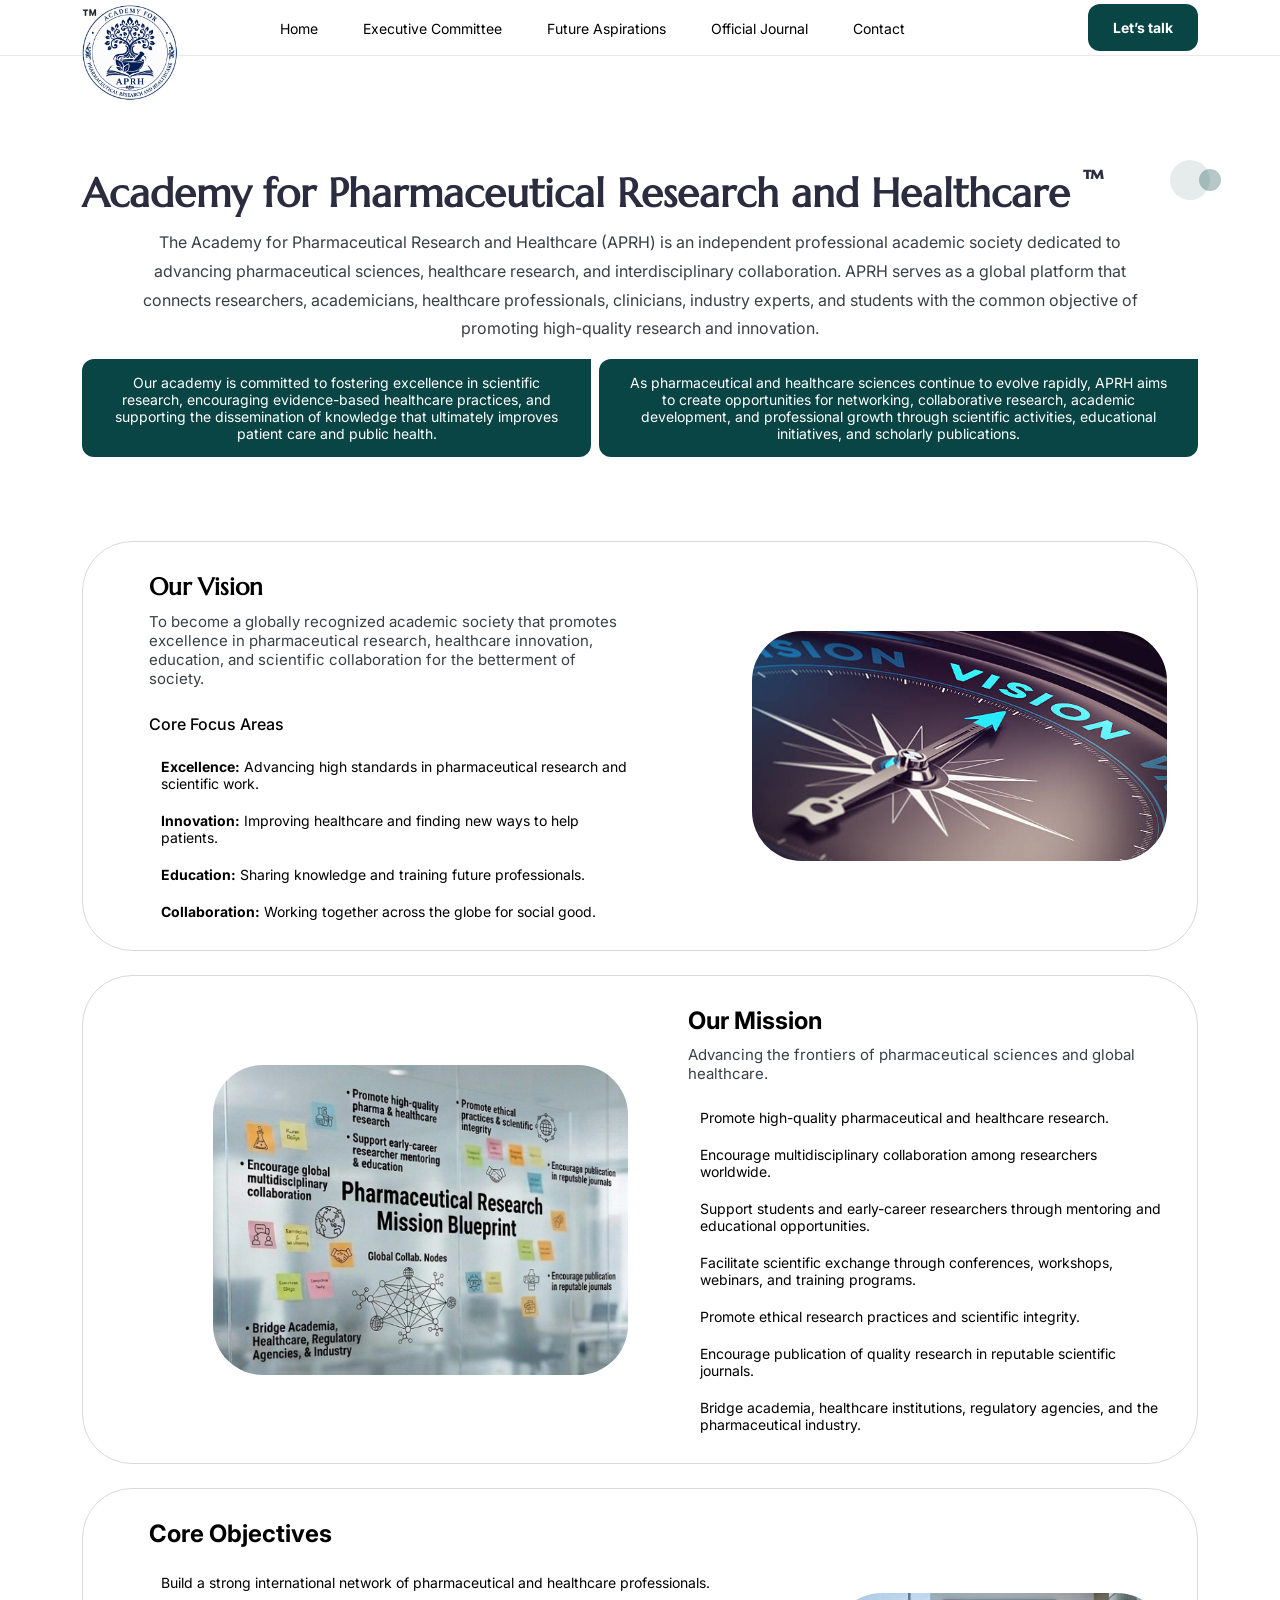
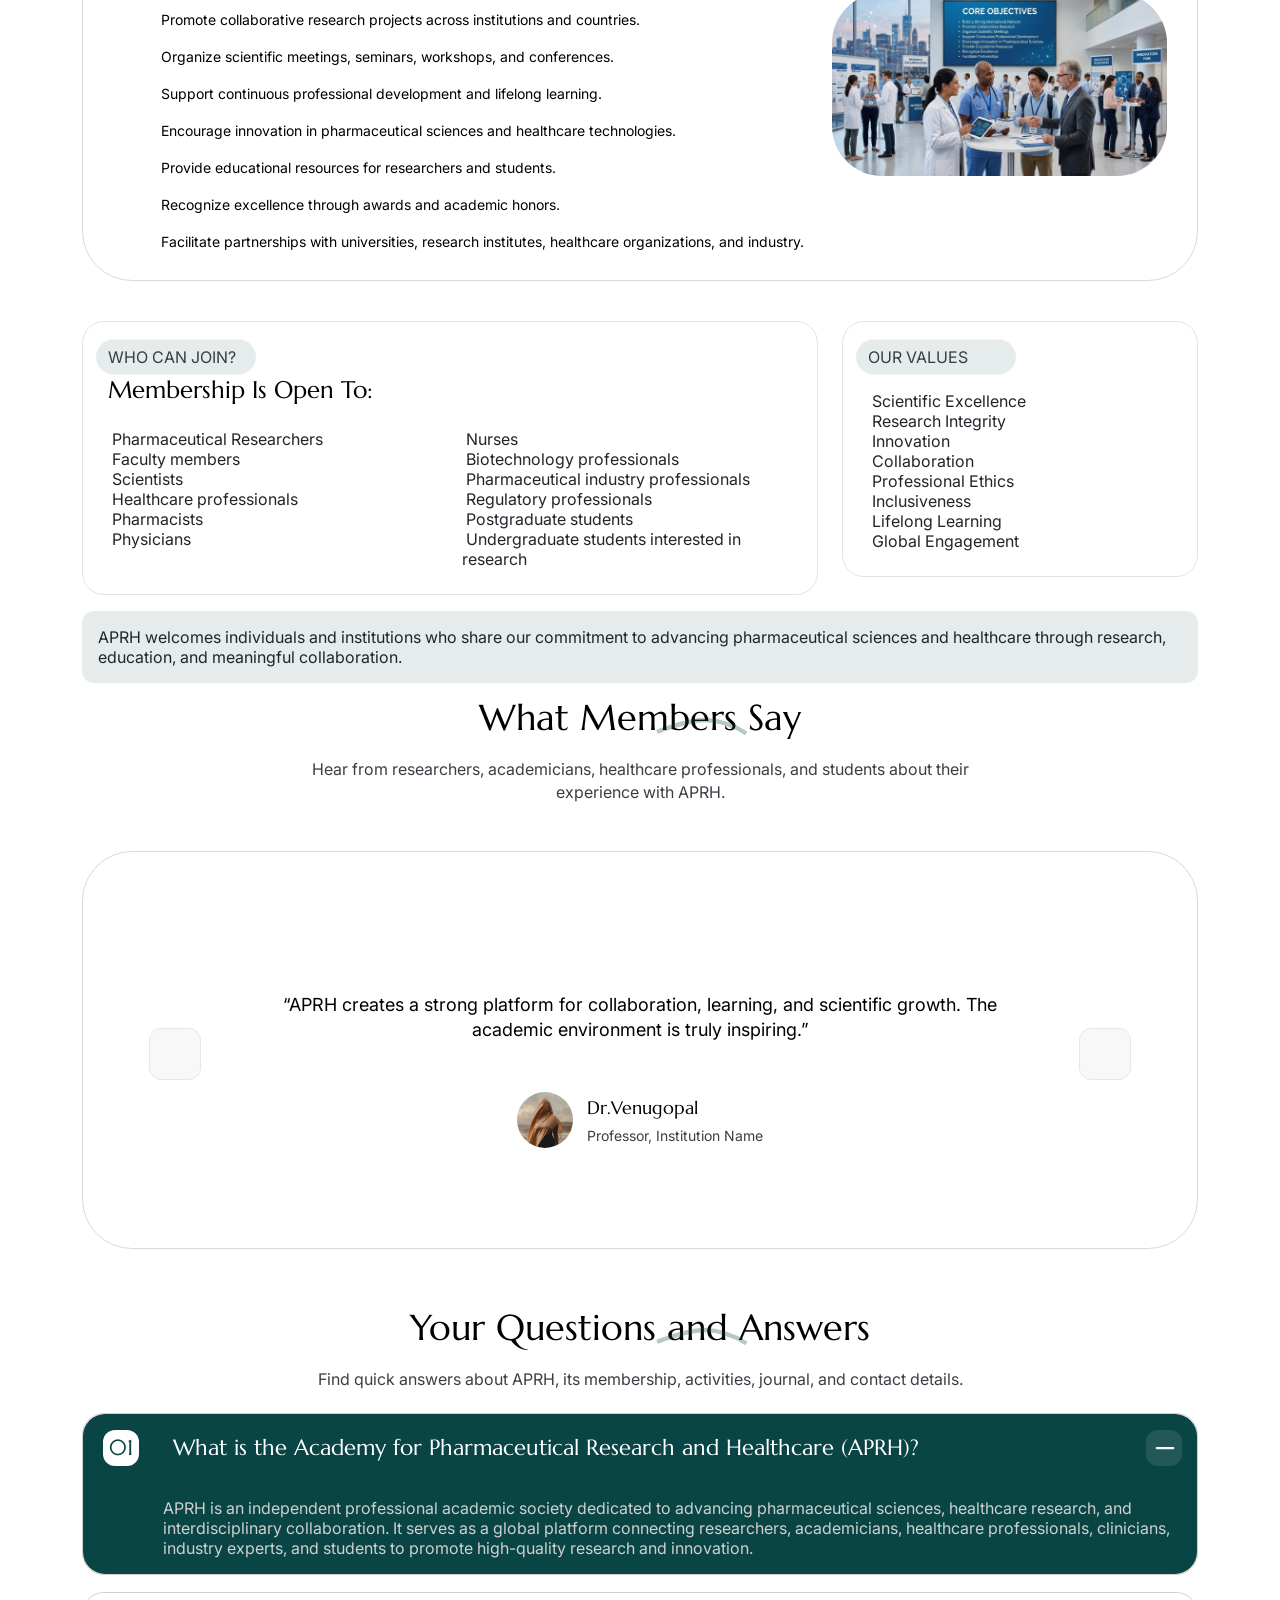
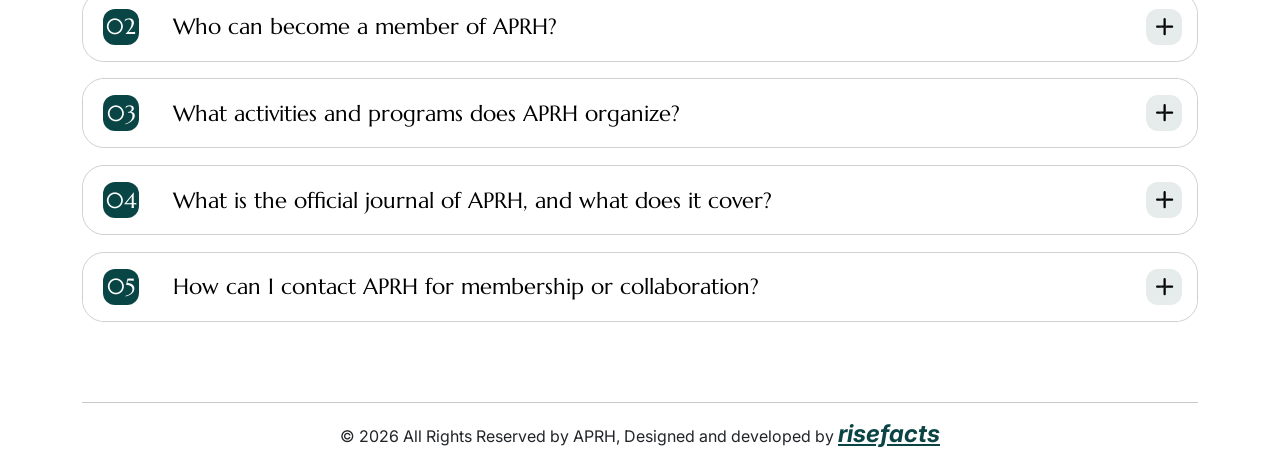
==== commit 8416eab8: "trademark added" ====
--- a/index.html
+++ b/index.html
@@ -37,11 +37,14 @@
 	<div class="container">
 		<div class="header-wrap">
 			<!-- logo  -->
-			<div class="logo">
-				<a href="index.html">
-					<img src="assets/images/logo/APRH.jpeg" alt="logo" />
-				</a>
-			</div>
+			<div class="logo d-flex align-items-center">
+          <a href="index.html" class="d-inline-flex align-items-center">
+            <img src="assets/images/logo/APRH.jpeg" alt="APRH Logo" class="me-2" />
+            <span class="fw-bold text-dark fs-2">
+              <sup>&trade;</sup>
+            </span>
+          </a>
+        </div>
 
 			<!-- menu  -->
 			<div class="menu">
@@ -136,7 +139,9 @@
 			<div class="col-12">
 				<div class="banner-content">
 					<h3 class="banner-title wow animate__animated animate__fadeInUp">
-						<span>Academy for Pharmaceutical Research and Healthcare</span>
+					<span class="display-6 fw-bold">
+						Academy for Pharmaceutical Research and Healthcare <sup>&trade;</sup>
+					</span>
 					</h3>
 					<p
 						class="banner-subtitle mb-3 wow animate__animated animate__fadeInUp"
@@ -160,34 +165,6 @@
 		</div>
 	</div>
 </section>
-
-<!-- slider-company -->
-<!-- <section id="slider-company" class="wow animate__animated animate__fadeInUp">
-	<div class="container">
-		<div class="swiper mySwiperSliderCompany">
-			<div class="swiper-wrapper">
-				<div class="swiper-slide">
-					<img src="assets/images/company/1.png" alt="..." />
-				</div>
-				<div class="swiper-slide">
-					<img src="assets/images/company/2.png" alt="..." />
-				</div>
-				<div class="swiper-slide">
-					<img src="assets/images/company/3.png" alt="..." />
-				</div>
-				<div class="swiper-slide">
-					<img src="assets/images/company/4.png" alt="..." />
-				</div>
-				<div class="swiper-slide">
-					<img src="assets/images/company/5.png" alt="..." />
-				</div>
-				<div class="swiper-slide">
-					<img src="assets/images/company/3.png" alt="..." />
-				</div>
-			</div>
-		</div>
-	</div>
-</section> -->
 
 <!-- project -->
 <section id="projects">
@@ -730,7 +707,7 @@
 									<img src="assets/images/testimonial/1.jpg" alt="Member testimonial" class="img-fluid rounded-circle" />
 								</div>
 								<div class="author-info">
-									<h6 class="author-name">Dr. Name Surname</h6>
+									<h6 class="author-name">Dr.Venugopal</h6>
 									<p class="author-position">
 										Professor, Institution Name
 									</p>
@@ -756,7 +733,7 @@
 									<img src="assets/images/testimonial/1.jpg" alt="Member testimonial" class="img-fluid rounded-circle" />
 								</div>
 								<div class="author-info">
-									<h6 class="author-name">Dr. Name Surname</h6>
+									<h6 class="author-name">Dr. Kalpana</h6>
 									<p class="author-position">
 										Researcher, Institution Name
 									</p>
@@ -782,7 +759,7 @@
 									<img src="assets/images/testimonial/1.jpg" alt="Member testimonial" class="img-fluid rounded-circle" />
 								</div>
 								<div class="author-info">
-									<h6 class="author-name">Dr. Name Surname</h6>
+									<h6 class="author-name">Dr. Rajasekhar</h6>
 									<p class="author-position">
 										Student / Young Researcher, Institution Name
 									</p>
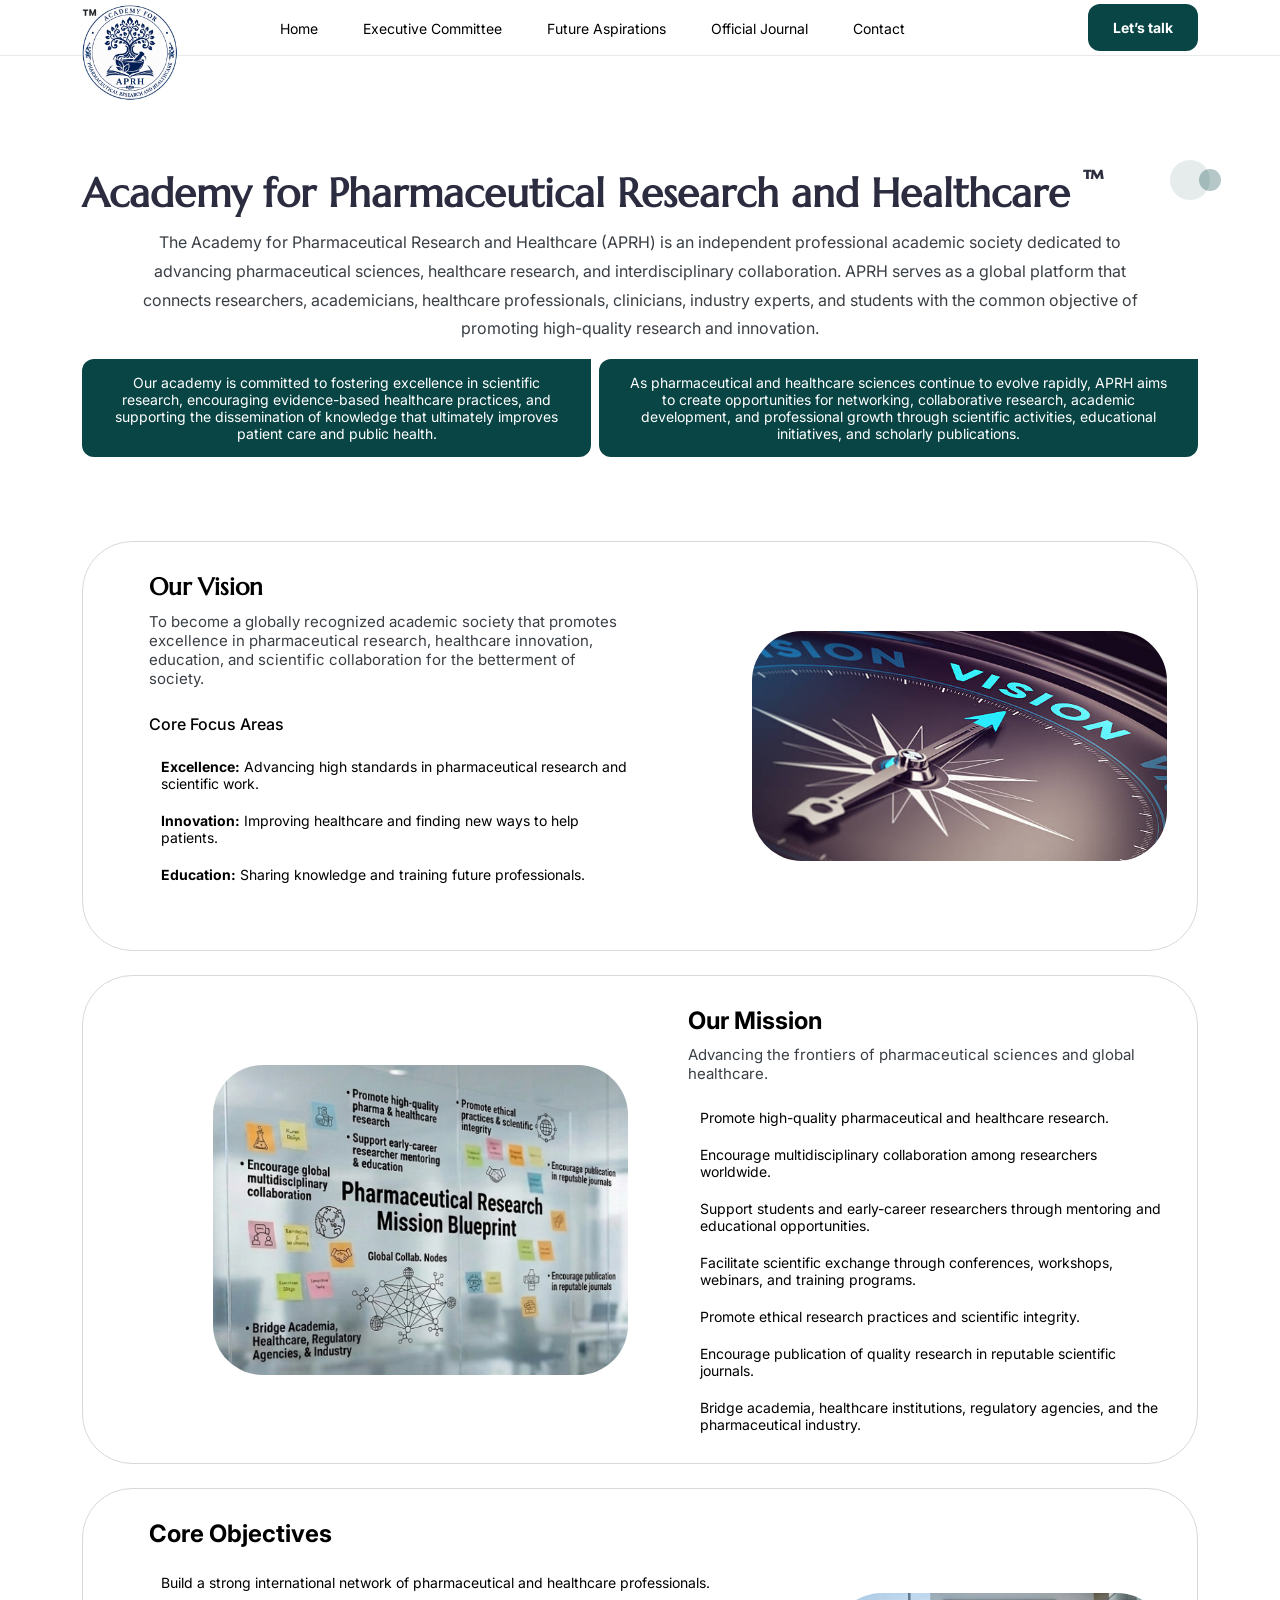
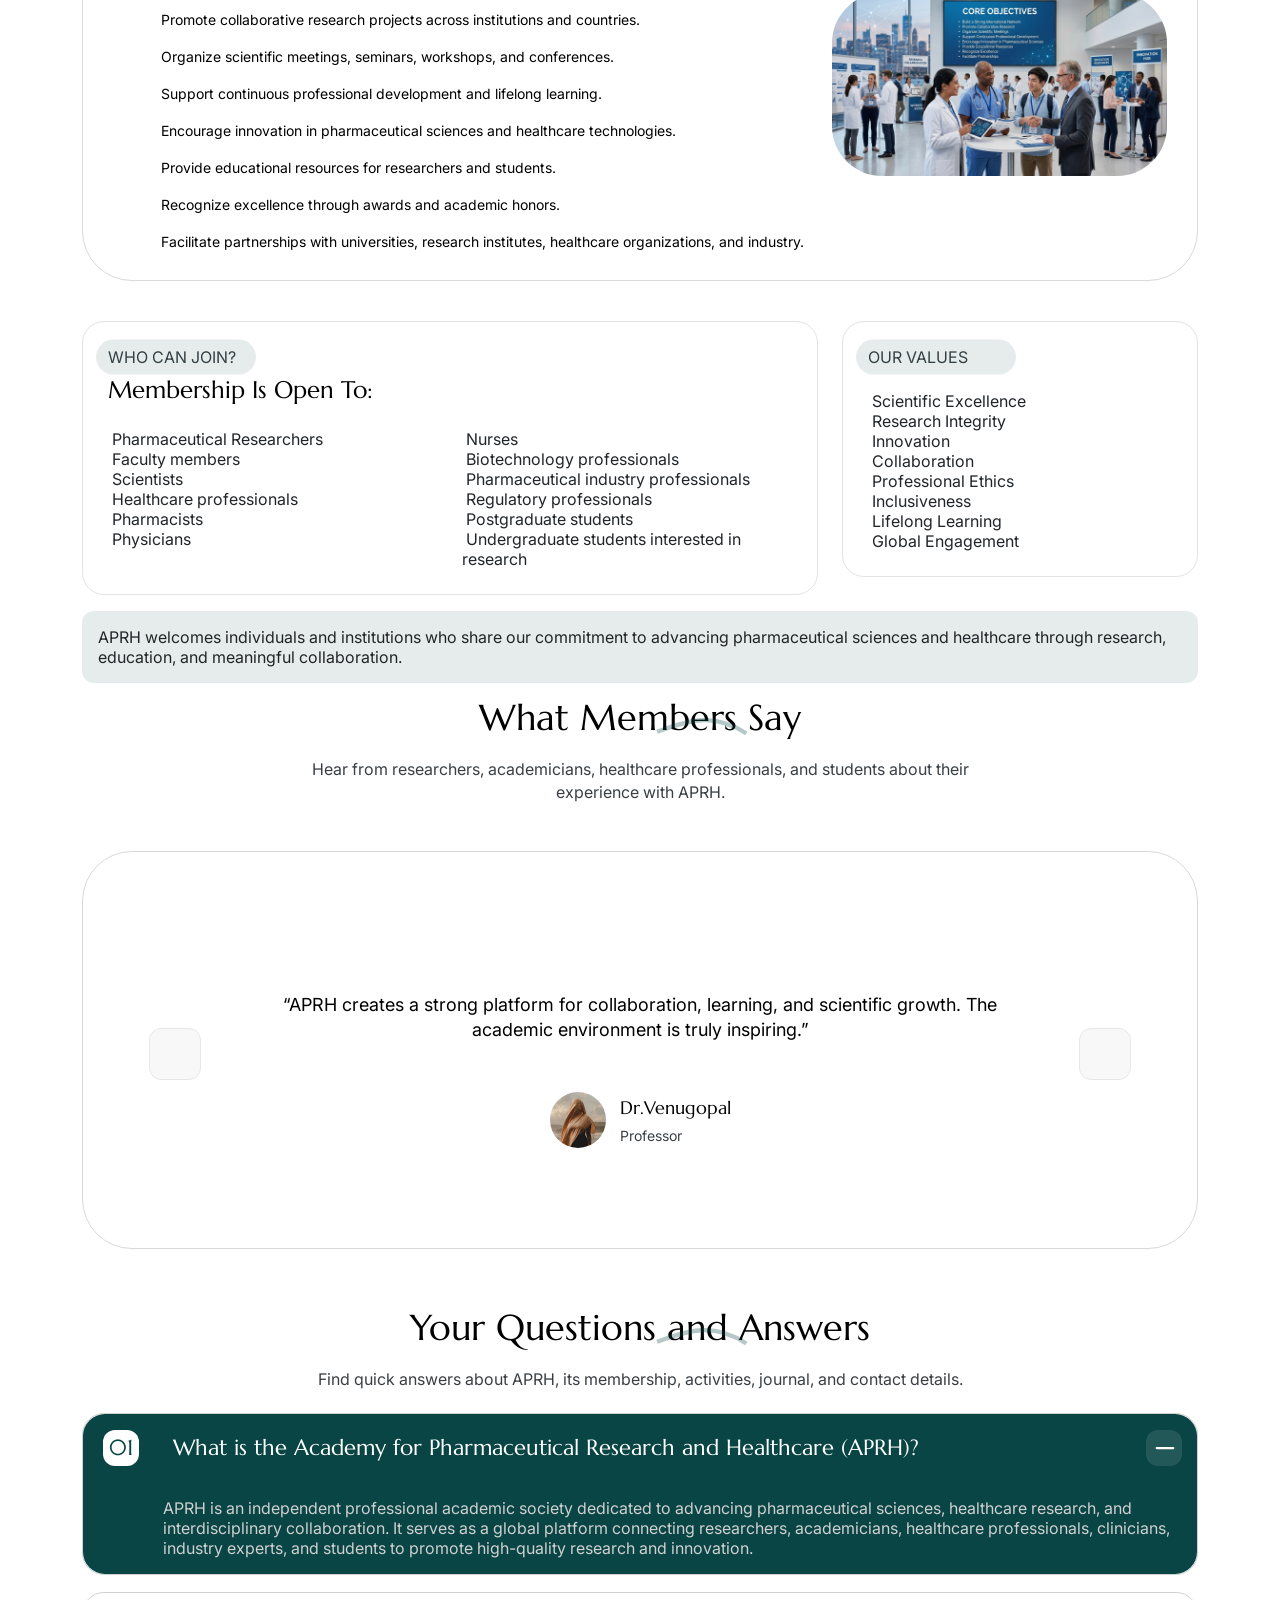
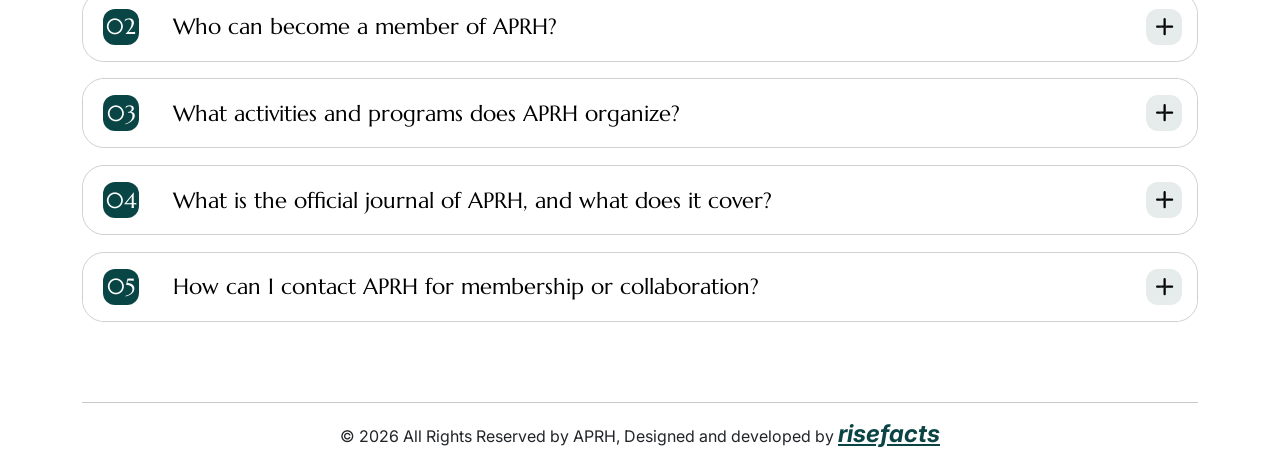
==== commit 3034095d: "removed redundent data" ====
--- a/index.html
+++ b/index.html
@@ -709,7 +709,7 @@
 								<div class="author-info">
 									<h6 class="author-name">Dr.Venugopal</h6>
 									<p class="author-position">
-										Professor, Institution Name
+										Professor
 									</p>
 								</div>
 							</div>
@@ -735,7 +735,7 @@
 								<div class="author-info">
 									<h6 class="author-name">Dr. Kalpana</h6>
 									<p class="author-position">
-										Researcher, Institution Name
+										Researcher
 									</p>
 								</div>
 							</div>
@@ -761,7 +761,7 @@
 								<div class="author-info">
 									<h6 class="author-name">Dr. Rajasekhar</h6>
 									<p class="author-position">
-										Student / Young Researcher, Institution Name
+										Student / Young Researcher
 									</p>
 								</div>
 							</div>
